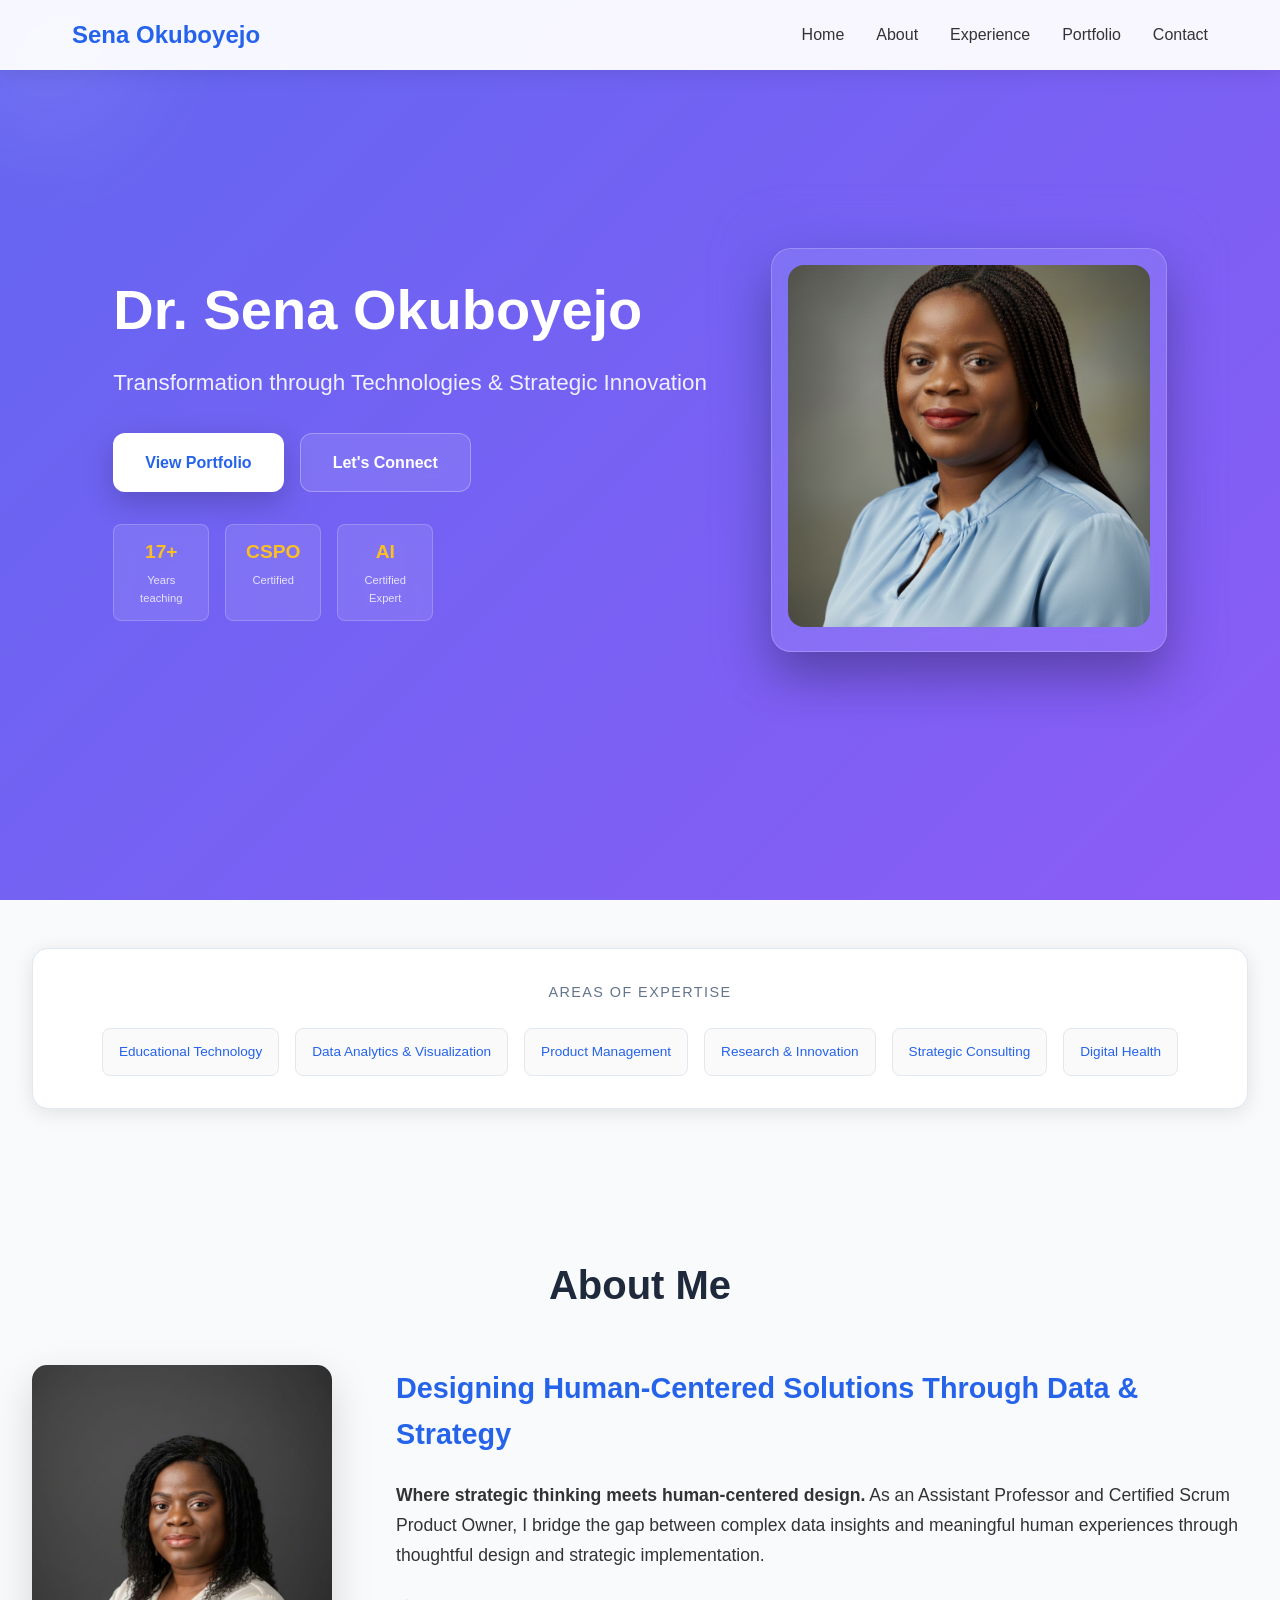
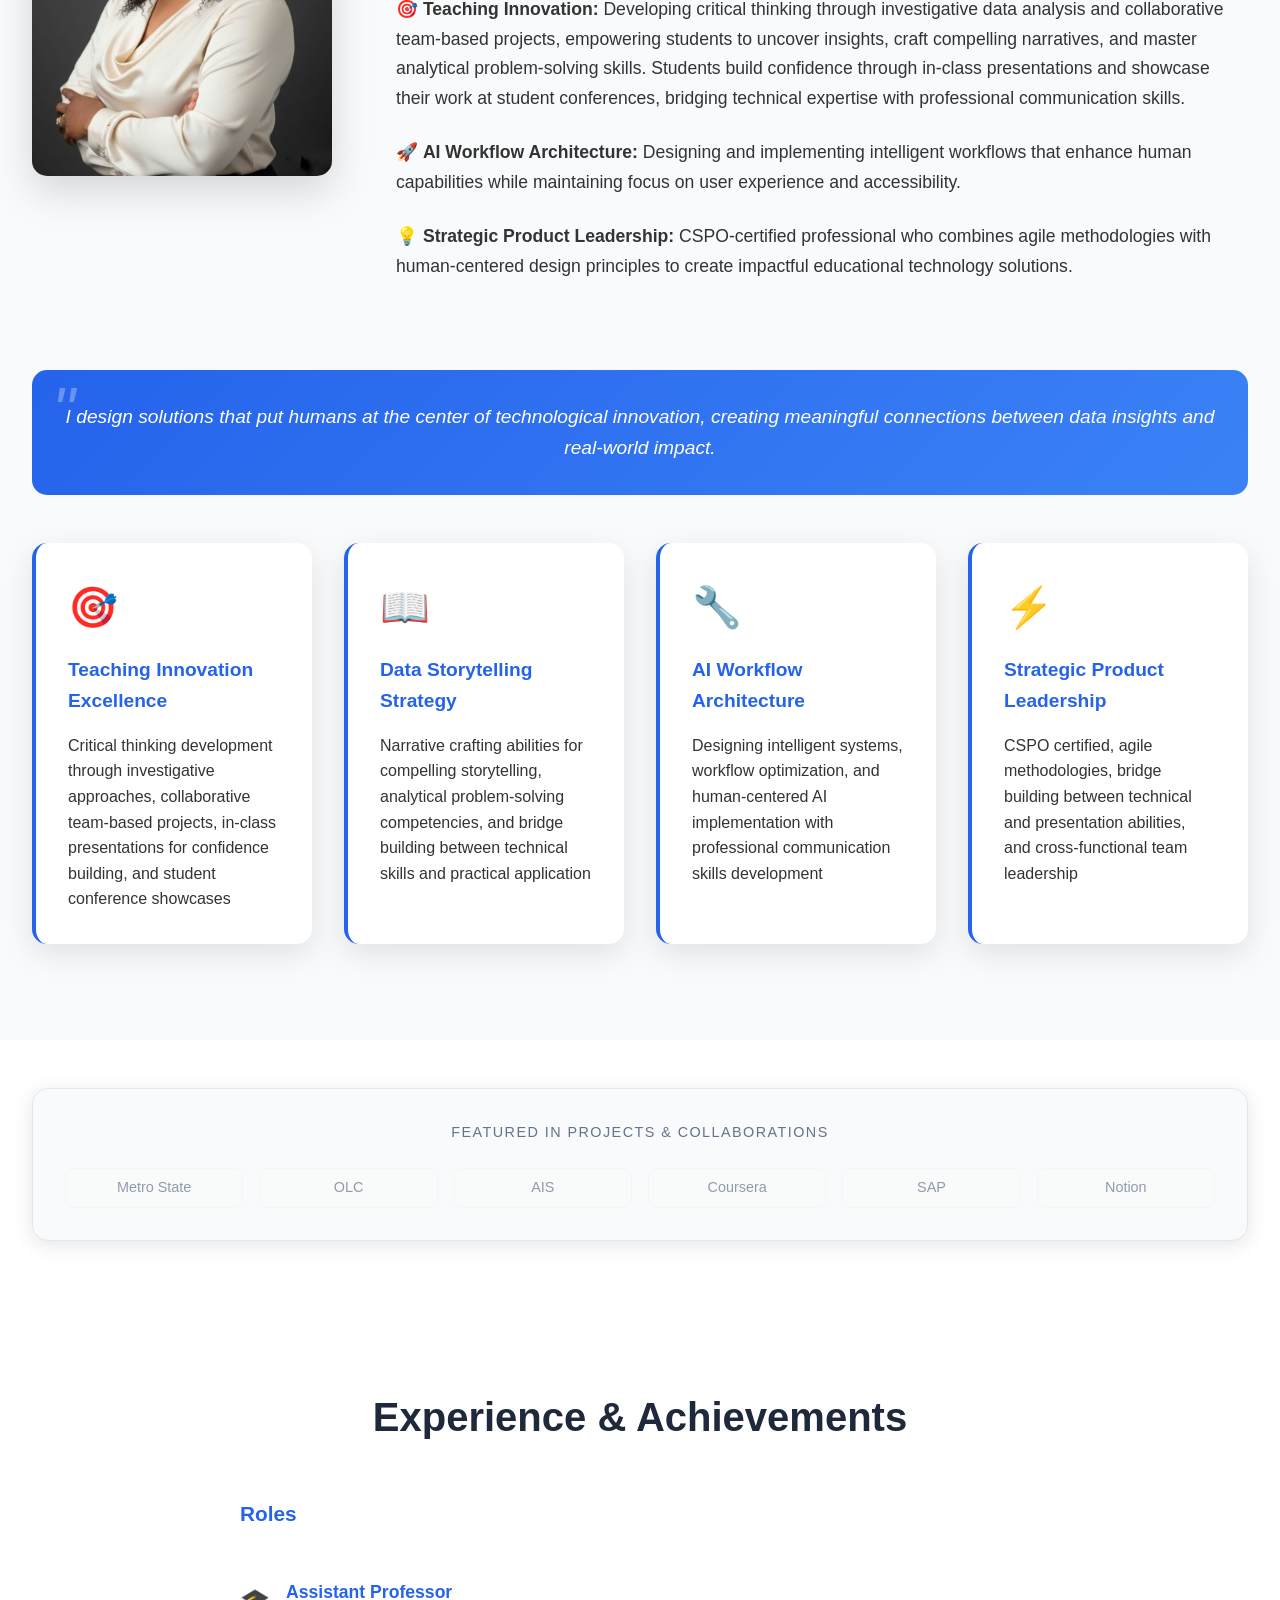
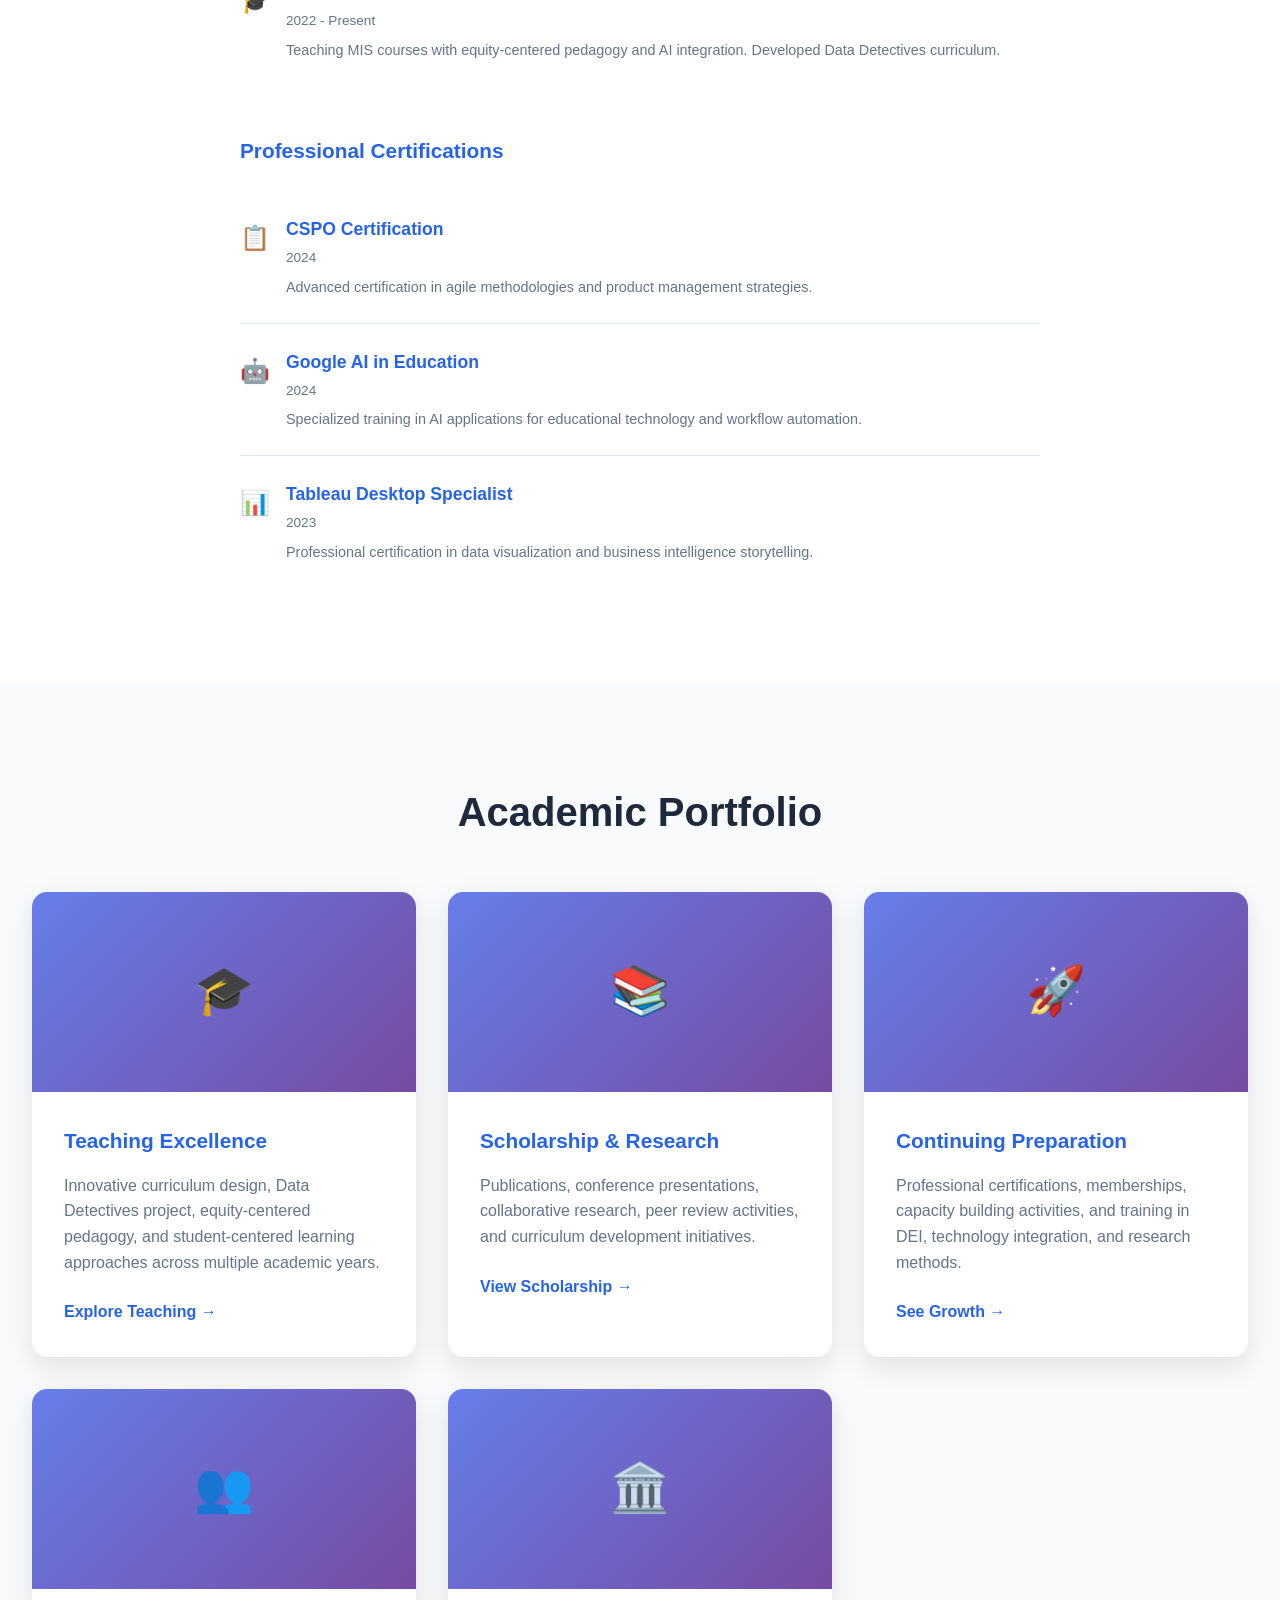
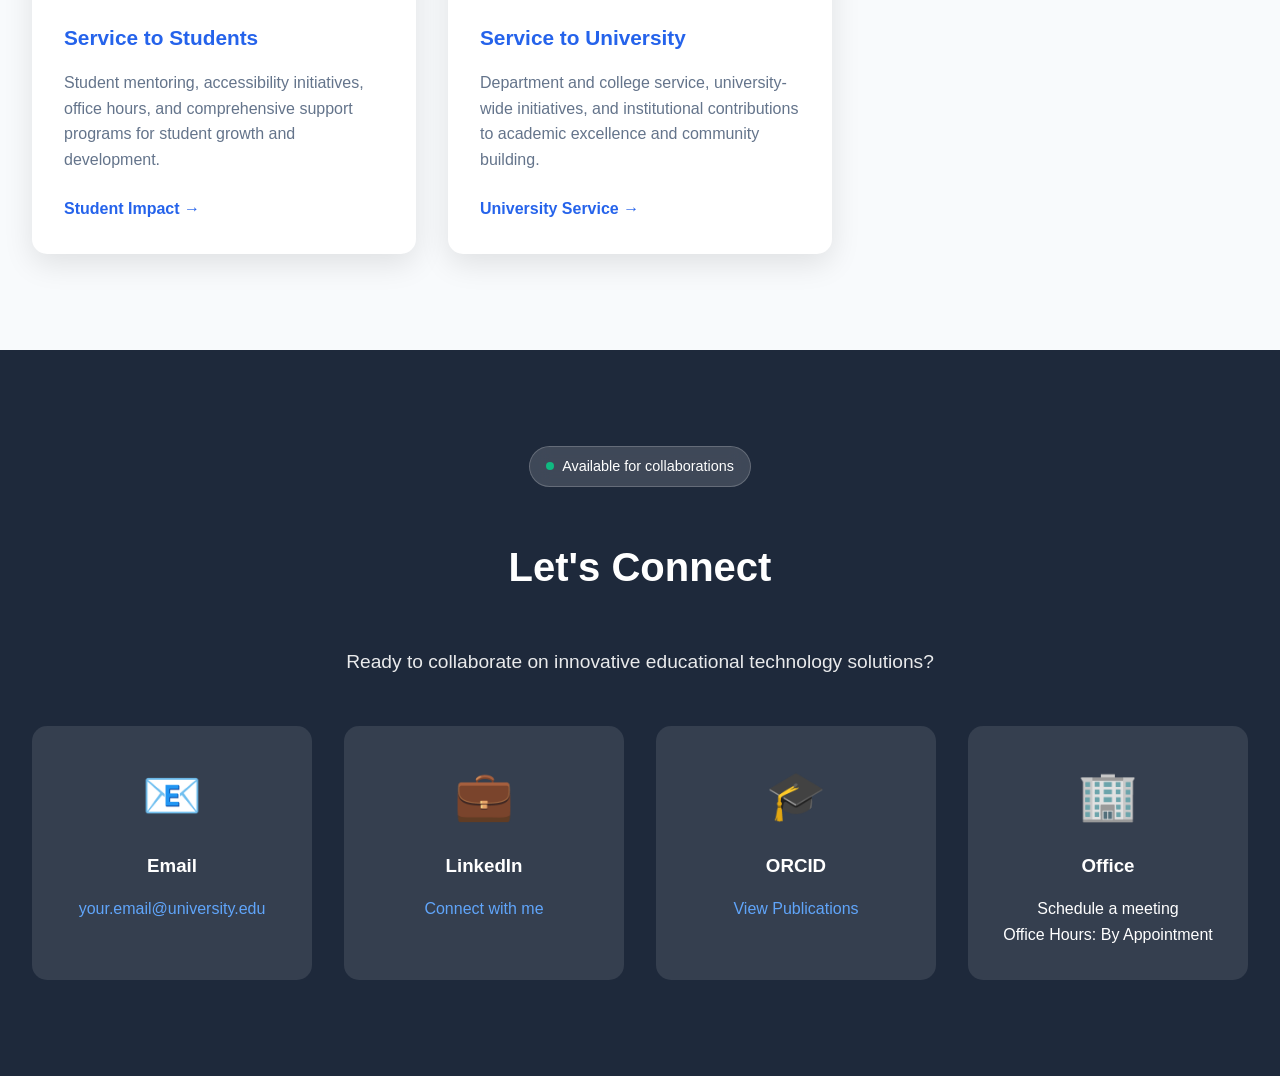
==== index.html @ 7be36fd1 "Update" ====
<!DOCTYPE html>
<html lang="en">
<head>
    <meta charset="UTF-8">
    <meta name="viewport" content="width=device-width, initial-scale=1.0">
    <title>Dr. Sena Okuboyejo - AI & Educational Innovation Leader</title>
    <style>
        * {
            margin: 0;
            padding: 0;
            box-sizing: border-box;
        }

        body {
            font-family: 'Segoe UI', Tahoma, Geneva, Verdana, sans-serif;
            line-height: 1.6;
            color: #333;
        }

        .container {
            max-width: 1400px;
            margin: 0 auto;
            padding: 0 2rem;
        }

        /* Header */
        header {
            position: fixed;
            top: 0;
            width: 100%;
            background: rgba(255, 255, 255, 0.95);
            backdrop-filter: blur(10px);
            z-index: 1000;
            padding: 1rem 0;
            box-shadow: 0 2px 20px rgba(0,0,0,0.1);
        }

        nav {
            display: flex;
            justify-content: space-between;
            align-items: center;
            max-width: 1200px;
            margin: 0 auto;
            padding: 0 2rem;
        }

        .logo {
            font-size: 1.5rem;
            font-weight: bold;
            color: #2563eb;
        }

        .nav-links {
            display: flex;
            list-style: none;
            gap: 2rem;
        }

        .nav-links a {
            text-decoration: none;
            color: #333;
            font-weight: 500;
            transition: color 0.3s;
        }

        .nav-links a:hover {
            color: #2563eb;
        }

        /* Hero Section */
        .hero {
            min-height: 100vh;
            background: linear-gradient(135deg, #6366f1 0%, #8b5cf6 100%);
            display: flex;
            align-items: center;
            color: white;
            position: relative;
            overflow: hidden;
        }



        .hero::after {
            content: '';
            position: absolute;
            top: -100px;
            left: -100px;
            width: 300px;
            height: 300px;
            background: radial-gradient(circle, rgba(255,255,255,0.1) 0%, transparent 70%);
            border-radius: 50%;
            filter: blur(40px);
        }

        .hero-content {
            display: grid;
            grid-template-columns: 1.2fr 0.8fr;
            gap: 4rem;
            align-items: center;
            position: relative;
            z-index: 2;
        }

        .hero-text {
            text-align: left;
        }

        .status-badge {
            display: inline-flex;
            align-items: center;
            gap: 0.5rem;
            background: rgba(255, 255, 255, 0.15);
            backdrop-filter: blur(10px);
            border: 1px solid rgba(255, 255, 255, 0.2);
            border-radius: 50px;
            padding: 0.5rem 1rem;
            font-size: 0.8rem;
            margin-bottom: 2rem;
            animation: pulse-glow 2s infinite;
        }

        .status-dot {
            width: 8px;
            height: 8px;
            background: #10b981;
            border-radius: 50%;
            animation: pulse 2s infinite;
        }

        @keyframes pulse {
            0%, 100% { opacity: 1; }
            50% { opacity: 0.5; }
        }

        @keyframes pulse-glow {
            0%, 100% { box-shadow: 0 0 20px rgba(255,255,255,0.1); }
            50% { box-shadow: 0 0 30px rgba(255,255,255,0.2); }
        }

        .hero-text h1 {
            font-size: 3rem;
            font-weight: 800;
            margin-bottom: 1rem;
            line-height: 1.1;
        }

        .hero-text .gradient-text {
            background: linear-gradient(135deg, #fbbf24, #f59e0b);
            -webkit-background-clip: text;
            -webkit-text-fill-color: transparent;
            background-clip: text;
        }

        .subtitle {
            font-size: 1.2rem;
            margin-bottom: 1.5rem;
            opacity: 0.9;
            font-weight: 300;
        }

        .hero-description {
            font-size: 1.1rem;
            margin-bottom: 2rem;
            opacity: 0.9;
            line-height: 1.7;
            max-width: 600px;
        }

        .role-cards {
            display: grid;
            grid-template-columns: 1fr 1fr;
            gap: 0.75rem;
            margin-top: 1rem;
        }

        .role-card {
            background: rgba(255, 255, 255, 0.1);
            backdrop-filter: blur(10px);
            border: 1px solid rgba(255, 255, 255, 0.2);
            border-radius: 12px;
            padding: 0.75rem;
            font-size: 0.8rem;
            text-align: center;
            transition: all 0.3s;
        }

        .role-card:hover {
            background: rgba(255, 255, 255, 0.15);
            transform: translateY(-2px);
        }

        .cta-buttons {
            display: flex;
            gap: 1rem;
            margin-bottom: 2rem;
            flex-wrap: wrap;
        }

        .btn {
            padding: 1rem 2rem;
            border-radius: 12px;
            text-decoration: none;
            font-weight: 600;
            transition: all 0.3s;
            display: inline-flex;
            align-items: center;
            gap: 0.5rem;
        }

        .btn-primary {
            background: white;
            color: #2563eb;
            box-shadow: 0 10px 30px rgba(0,0,0,0.2);
        }

        .btn-primary:hover {
            transform: translateY(-2px);
            box-shadow: 0 15px 40px rgba(0,0,0,0.3);
        }

        .btn-secondary {
            background: rgba(255, 255, 255, 0.1);
            color: white;
            border: 1px solid rgba(255, 255, 255, 0.3);
            backdrop-filter: blur(10px);
        }

        .btn-secondary:hover {
            background: rgba(255, 255, 255, 0.2);
            transform: translateY(-2px);
        }

        .hero-stats {
            display: grid;
            grid-template-columns: repeat(3, 1fr);
            gap: 1.5rem;
            margin-top: 2rem;
            max-width: 500px;
        }

        .stat-card {
            background: rgba(255, 255, 255, 0.1);
            backdrop-filter: blur(10px);
            border: 1px solid rgba(255, 255, 255, 0.2);
            border-radius: 12px;
            padding: 1.5rem;
            text-align: center;
        }

        .stat-number {
            font-size: 1.8rem;
            font-weight: 800;
            display: block;
            color: #fbbf24;
        }

        .stat-label {
            font-size: 0.8rem;
            opacity: 0.8;
            margin-top: 0.5rem;
        }

        .hero-visual {
            position: relative;
        }

        .hero-visual::before {
            content: '';
            position: absolute;
            inset: -20px;
            background: linear-gradient(135deg, rgba(99, 102, 241, 0.3), rgba(139, 92, 246, 0.2));
            border-radius: 24px;
            filter: blur(20px);
            z-index: -1;
        }

        .profile-container {
            background: rgba(255, 255, 255, 0.1);
            backdrop-filter: blur(10px);
            border: 1px solid rgba(255, 255, 255, 0.2);
            border-radius: 20px;
            padding: 1rem;
            box-shadow: 0 25px 50px rgba(0,0,0,0.3);
        }

        .profile-img {
            width: 100%;
            border-radius: 16px;
            aspect-ratio: 4/5;
            object-fit: cover;
        }

        .project-grid {
            display: grid;
            grid-template-columns: 1fr 1fr;
            gap: 0.75rem;
            margin-top: 1rem;
        }

        .project-card {
            background: rgba(255, 255, 255, 0.1);
            backdrop-filter: blur(10px);
            border: 1px solid rgba(255, 255, 255, 0.2);
            border-radius: 12px;
            padding: 1rem;
            transition: all 0.3s;
        }

        .project-card:hover {
            background: rgba(255, 255, 255, 0.15);
            transform: translateY(-2px);
        }

        .project-title {
            font-weight: 600;
            font-size: 0.9rem;
            margin-bottom: 0.25rem;
        }

        .project-desc {
            font-size: 0.75rem;
            opacity: 0.8;
            line-height: 1.3;
        }

        /* About Section */
        .about {
            padding: 6rem 0;
            background: #f8fafc;
        }

        .section-title {
            font-size: 2.5rem;
            text-align: center;
            margin-bottom: 3rem;
            color: #1e293b;
        }

        .about-grid {
            display: grid;
            grid-template-columns: 300px 1fr;
            gap: 4rem;
            align-items: start;
            margin-bottom: 4rem;
        }

        .about-image img {
            width: 100%;
            border-radius: 15px;
            box-shadow: 0 15px 40px rgba(0,0,0,0.15);
        }

        .about-text h3 {
            font-size: 1.8rem;
            color: #2563eb;
            margin-bottom: 1.5rem;
        }

        .about-text p {
            margin-bottom: 1.5rem;
            font-size: 1.1rem;
            line-height: 1.7;
        }

        .highlight-quote {
            background: linear-gradient(135deg, #2563eb, #3b82f6);
            color: white;
            padding: 2rem;
            border-radius: 15px;
            font-style: italic;
            font-size: 1.2rem;
            text-align: center;
            margin: 2rem 0;
            position: relative;
        }

        .highlight-quote::before {
            content: '"';
            font-size: 4rem;
            position: absolute;
            top: -10px;
            left: 20px;
            opacity: 0.3;
        }

        /* Skills Grid */
        .skills-grid {
            display: grid;
            grid-template-columns: repeat(auto-fit, minmax(280px, 1fr));
            gap: 2rem;
            margin-top: 3rem;
        }

        .skill-card {
            background: white;
            padding: 2rem;
            border-radius: 15px;
            box-shadow: 0 10px 30px rgba(0,0,0,0.1);
            transition: transform 0.3s;
            border-left: 4px solid #2563eb;
        }

        .skill-card:hover {
            transform: translateY(-5px);
        }

        .skill-icon {
            font-size: 2.5rem;
            margin-bottom: 1rem;
        }

        .skill-card h4 {
            color: #2563eb;
            margin-bottom: 1rem;
            font-size: 1.2rem;
        }

        /* Experience Section */
        .experience {
            padding: 6rem 0;
            background: white;
        }

        .timeline {
            max-width: 800px;
            margin: 0 auto;
            position: relative;
        }

        .timeline::before {
            content: '';
            position: absolute;
            left: 50%;
            top: 0;
            bottom: 0;
            width: 2px;
            background: #e2e8f0;
            transform: translateX(-50%);
        }

        .timeline-item {
            position: relative;
            margin-bottom: 3rem;
            width: 50%;
        }

        .timeline-item:nth-child(odd) {
            left: 0;
            padding-right: 2rem;
        }

        .timeline-item:nth-child(even) {
            left: 50%;
            padding-left: 2rem;
        }

        .timeline-content {
            background: white;
            padding: 2rem;
            border-radius: 15px;
            box-shadow: 0 10px 30px rgba(0,0,0,0.1);
            position: relative;
        }

        .timeline-item::before {
            content: '';
            position: absolute;
            width: 20px;
            height: 20px;
            background: #2563eb;
            border-radius: 50%;
            top: 2rem;
        }

        .timeline-item:nth-child(odd)::before {
            right: -10px;
        }

        .timeline-item:nth-child(even)::before {
            left: -10px;
        }

        .timeline-content h3 {
            color: #2563eb;
            margin-bottom: 0.5rem;
        }

        .timeline-date {
            color: #64748b;
            font-size: 0.9rem;
            margin-bottom: 1rem;
            font-weight: 600;
        }

        /* Portfolio Section */
        .portfolio {
            padding: 6rem 0;
            background: #f8fafc;
        }

        .portfolio-grid {
            display: grid;
            grid-template-columns: repeat(auto-fit, minmax(350px, 1fr));
            gap: 2rem;
            margin-top: 3rem;
        }

        .portfolio-card {
            background: white;
            border-radius: 15px;
            overflow: hidden;
            box-shadow: 0 10px 30px rgba(0,0,0,0.1);
            transition: all 0.3s;
        }

        .portfolio-card:hover {
            transform: translateY(-10px);
            box-shadow: 0 20px 50px rgba(0,0,0,0.15);
        }

        .portfolio-header {
            height: 200px;
            background: linear-gradient(135deg, #667eea, #764ba2);
            display: flex;
            align-items: center;
            justify-content: center;
            color: white;
            font-size: 3rem;
            position: relative;
        }

        .portfolio-content {
            padding: 2rem;
        }

        .portfolio-content h3 {
            color: #2563eb;
            margin-bottom: 1rem;
            font-size: 1.3rem;
        }

        .portfolio-content p {
            color: #64748b;
            margin-bottom: 1.5rem;
            line-height: 1.6;
        }

        .portfolio-link {
            display: inline-block;
            color: #2563eb;
            text-decoration: none;
            font-weight: 600;
            transition: color 0.3s;
        }

        .portfolio-link:hover {
            color: #1d4ed8;
        }

        /* Contact Section */
        .contact {
            padding: 6rem 0;
            background: #1e293b;
            color: white;
        }

        .contact .section-title {
            color: white;
        }

        .contact-grid {
            display: grid;
            grid-template-columns: repeat(auto-fit, minmax(250px, 1fr));
            gap: 2rem;
            margin-top: 3rem;
        }

        .contact-item {
            text-align: center;
            padding: 2rem;
            background: rgba(255,255,255,0.1);
            border-radius: 15px;
            transition: background 0.3s;
        }

        .contact-item:hover {
            background: rgba(255,255,255,0.15);
        }

        .contact-icon {
            font-size: 3rem;
            margin-bottom: 1rem;
        }

        .contact-item h3 {
            margin-bottom: 1rem;
        }

        .contact-item a {
            color: #60a5fa;
            text-decoration: none;
        }

        /* Mobile Responsive */
        @media (max-width: 768px) {
            .nav-links {
                display: none;
            }

            .hero-content {
                grid-template-columns: 1fr;
                text-align: center;
                gap: 2rem;
            }

            .hero-text h1 {
                font-size: 2.5rem;
            }
            
            .hero-text > div:last-child {
                grid-template-columns: 1fr;
                max-width: 200px;
                margin: 0 auto;
            }

            .about-grid {
                grid-template-columns: 1fr;
                text-align: center;
            }

            .timeline::before {
                left: 20px;
            }

            .timeline-item {
                width: 100%;
                left: 0 !important;
                padding-left: 3rem !important;
                padding-right: 0 !important;
            }

            .timeline-item::before {
                left: 10px !important;
            }

            .cta-buttons {
                flex-direction: column;
                align-items: center;
            }

            .hero-stats {
                justify-content: center;
            }
        }
    </style>
</head>
<body>
    <!-- Header -->
    <header>
        <nav>
            <div class="logo">Sena Okuboyejo</div>
            <ul class="nav-links">
                <li><a href="#home">Home</a></li>
                <li><a href="#about">About</a></li>
                <li><a href="#experience">Experience</a></li>
                <li><a href="#portfolio">Portfolio</a></li>
                <li><a href="#contact">Contact</a></li>
            </ul>
        </nav>
    </header>

    <!-- Hero Section -->
    <section id="home" class="hero">
        <div class="container">
            <div class="hero-content">
                <div class="hero-text">
                    <h1 style="font-size: 3.5rem; margin-bottom: 1.5rem;">
                        Dr. Sena Okuboyejo
                    </h1>
                    
                    <h2 style="font-size: 1.4rem; font-weight: 300; margin-bottom: 2rem; opacity: 0.9;">
                        Transformation through Technologies & Strategic Innovation
                    </h2>
                    
                    <div class="cta-buttons" style="margin-bottom: 2rem;">
                        <a href="#portfolio" class="btn btn-primary">
                            View Portfolio
                        </a>
                        <a href="#contact" class="btn btn-secondary">
                            Let's Connect
                        </a>
                    </div>
                    
                    <div style="display: grid; grid-template-columns: repeat(3, 1fr); gap: 1rem; max-width: 320px;">
                        <div style="background: rgba(255, 255, 255, 0.1); backdrop-filter: blur(10px); border: 1px solid rgba(255, 255, 255, 0.2); border-radius: 8px; padding: 0.75rem; text-align: center;">
                            <div style="font-size: 1.2rem; font-weight: 800; color: #fbbf24; margin-bottom: 0.25rem;">17+</div>
                            <div style="font-size: 0.7rem; opacity: 0.8;">Years teaching</div>
                        </div>
                        <div style="background: rgba(255, 255, 255, 0.1); backdrop-filter: blur(10px); border: 1px solid rgba(255, 255, 255, 0.2); border-radius: 8px; padding: 0.75rem; text-align: center;">
                            <div style="font-size: 1.2rem; font-weight: 800; color: #fbbf24; margin-bottom: 0.25rem;">CSPO</div>
                            <div style="font-size: 0.7rem; opacity: 0.8;">Certified</div>
                        </div>
                        <div style="background: rgba(255, 255, 255, 0.1); backdrop-filter: blur(10px); border: 1px solid rgba(255, 255, 255, 0.2); border-radius: 8px; padding: 0.75rem; text-align: center;">
                            <div style="font-size: 1.2rem; font-weight: 800; color: #fbbf24; margin-bottom: 0.25rem;">AI</div>
                            <div style="font-size: 0.7rem; opacity: 0.8;">Certified Expert</div>
                        </div>
                    </div>
                </div>
                
                <div class="hero-visual">
                    <div class="profile-container" style="max-width: 450px; margin: 0 auto;">
                        <img src="Sena_Portrait1.PNG" alt="Dr. Sena Okuboyejo" class="profile-img" style="aspect-ratio: 1;">
                    </div>
                </div>
            </div>
        </div>
    </section>
    
    <!-- Areas of Expertise -->
    <section style="padding: 3rem 0; background: #f8fafc;">
        <div class="container">
            <div style="background: white; border-radius: 16px; padding: 2rem; box-shadow: 0 4px 20px rgba(0,0,0,0.1); border: 1px solid #e2e8f0;">
                <p style="text-align: center; font-size: 0.9rem; text-transform: uppercase; letter-spacing: 0.1em; color: #64748b; margin-bottom: 1.5rem;">Areas of Expertise</p>
                <div style="display: flex; flex-wrap: wrap; justify-content: center; gap: 1rem;">
                    <div style="padding: 0.75rem 1rem; display: flex; align-items: center; justify-content: center; font-size: 0.85rem; color: #2563eb; border: 1px solid #e2e8f0; border-radius: 8px; background: #fafafa; font-weight: 500; white-space: nowrap;">Educational Technology</div>
                    <div style="padding: 0.75rem 1rem; display: flex; align-items: center; justify-content: center; font-size: 0.85rem; color: #2563eb; border: 1px solid #e2e8f0; border-radius: 8px; background: #fafafa; font-weight: 500; white-space: nowrap;">Data Analytics & Visualization</div>
                    <div style="padding: 0.75rem 1rem; display: flex; align-items: center; justify-content: center; font-size: 0.85rem; color: #2563eb; border: 1px solid #e2e8f0; border-radius: 8px; background: #fafafa; font-weight: 500; white-space: nowrap;">Product Management</div>
                    <div style="padding: 0.75rem 1rem; display: flex; align-items: center; justify-content: center; font-size: 0.85rem; color: #2563eb; border: 1px solid #e2e8f0; border-radius: 8px; background: #fafafa; font-weight: 500; white-space: nowrap;">Research & Innovation</div>
                    <div style="padding: 0.75rem 1rem; display: flex; align-items: center; justify-content: center; font-size: 0.85rem; color: #2563eb; border: 1px solid #e2e8f0; border-radius: 8px; background: #fafafa; font-weight: 500; white-space: nowrap;">Strategic Consulting</div>
                    <div style="padding: 0.75rem 1rem; display: flex; align-items: center; justify-content: center; font-size: 0.85rem; color: #2563eb; border: 1px solid #e2e8f0; border-radius: 8px; background: #fafafa; font-weight: 500; white-space: nowrap;">Digital Health</div>
                </div>
            </div>
        </div>
    </section>
    


    <!-- About Section -->
    <section id="about" class="about">
        <div class="container">
            <h2 class="section-title">About Me</h2>
            <div class="about-grid">
                <div class="about-image">
                    <img src="Sena_Portrait .jpg" alt="Dr. Sena Okuboyejo">
                </div>
                <div class="about-text">
                    <h3>Designing Human-Centered Solutions Through Data & Strategy</h3>
                    <p><strong>Where strategic thinking meets human-centered design.</strong> As an Assistant Professor and Certified Scrum Product Owner, I bridge the gap between complex data insights and meaningful human experiences through thoughtful design and strategic implementation.</p>
                    
                    <p>🎯 <strong>Teaching Innovation:</strong> Developing critical thinking through investigative data analysis and collaborative team-based projects, empowering students to uncover insights, craft compelling narratives, and master analytical problem-solving skills. Students build confidence through in-class presentations and showcase their work at student conferences, bridging technical expertise with professional communication skills.</p>
                    
                    <p>🚀 <strong>AI Workflow Architecture:</strong> Designing and implementing intelligent workflows that enhance human capabilities while maintaining focus on user experience and accessibility.</p>
                    
                    <p>💡 <strong>Strategic Product Leadership:</strong> CSPO-certified professional who combines agile methodologies with human-centered design principles to create impactful educational technology solutions.</p>
                </div>
            </div>
            
            <div class="highlight-quote">
                I design solutions that put humans at the center of technological innovation, creating meaningful connections between data insights and real-world impact.
            </div>

            <div class="skills-grid">
                <div class="skill-card">
                    <div class="skill-icon">🎯</div>
                    <h4>Teaching Innovation Excellence</h4>
                    <p>Critical thinking development through investigative approaches, collaborative team-based projects, in-class presentations for confidence building, and student conference showcases</p>
                </div>
                <div class="skill-card">
                    <div class="skill-icon">📖</div>
                    <h4>Data Storytelling Strategy</h4>
                    <p>Narrative crafting abilities for compelling storytelling, analytical problem-solving competencies, and bridge building between technical skills and practical application</p>
                </div>
                <div class="skill-card">
                    <div class="skill-icon">🔧</div>
                    <h4>AI Workflow Architecture</h4>
                    <p>Designing intelligent systems, workflow optimization, and human-centered AI implementation with professional communication skills development</p>
                </div>
                <div class="skill-card">
                    <div class="skill-icon">⚡</div>
                    <h4>Strategic Product Leadership</h4>
                    <p>CSPO certified, agile methodologies, bridge building between technical and presentation abilities, and cross-functional team leadership</p>
                </div>
            </div>
        </div>
    </section>
    
    <!-- Featured Collaborations -->
    <section style="padding: 3rem 0; background: white;">
        <div class="container">
            <div style="background: #f8fafc; border-radius: 16px; padding: 2rem; box-shadow: 0 4px 20px rgba(0,0,0,0.1); border: 1px solid #e2e8f0;">
                <p style="text-align: center; font-size: 0.9rem; text-transform: uppercase; letter-spacing: 0.1em; color: #64748b; margin-bottom: 1.5rem;">Featured in projects & collaborations</p>
                <div style="display: grid; grid-template-columns: repeat(auto-fit, minmax(120px, 1fr)); gap: 1rem; opacity: 0.7;">
                    <div style="height: 40px; display: flex; align-items: center; justify-content: center; font-size: 0.9rem; color: #64748b; border: 1px solid #f1f5f9; border-radius: 8px; background: #fafafa;">Metro State</div>
                    <div style="height: 40px; display: flex; align-items: center; justify-content: center; font-size: 0.9rem; color: #64748b; border: 1px solid #f1f5f9; border-radius: 8px; background: #fafafa;">OLC</div>
                    <div style="height: 40px; display: flex; align-items: center; justify-content: center; font-size: 0.9rem; color: #64748b; border: 1px solid #f1f5f9; border-radius: 8px; background: #fafafa;">AIS</div>
                    <div style="height: 40px; display: flex; align-items: center; justify-content: center; font-size: 0.9rem; color: #64748b; border: 1px solid #f1f5f9; border-radius: 8px; background: #fafafa;">Coursera</div>
                    <div style="height: 40px; display: flex; align-items: center; justify-content: center; font-size: 0.9rem; color: #64748b; border: 1px solid #f1f5f9; border-radius: 8px; background: #fafafa;">SAP</div>
                    <div style="height: 40px; display: flex; align-items: center; justify-content: center; font-size: 0.9rem; color: #64748b; border: 1px solid #f1f5f9; border-radius: 8px; background: #fafafa;">Notion</div>
                </div>
            </div>
        </div>
    </section>

    <!-- Experience & Achievements Section -->
    <section id="experience" class="experience">
        <div class="container">
            <h2 class="section-title">Experience & Achievements</h2>
            <div style="max-width: 800px; margin: 0 auto;">
                
                <!-- Roles Subsection -->
                <div style="margin-bottom: 3rem;">
                    <h3 style="color: #2563eb; font-size: 1.3rem; margin-bottom: 1.5rem;">Roles</h3>
                    <div style="display: flex; align-items: flex-start; gap: 1rem; padding: 1.5rem 0;">
                        <div style="font-size: 1.5rem; margin-top: 0.25rem;">🎓</div>
                        <div style="flex: 1;">
                            <h4 style="color: #2563eb; margin-bottom: 0.25rem; font-size: 1.1rem;">Assistant Professor</h4>
                            <div style="color: #64748b; font-size: 0.85rem; margin-bottom: 0.5rem;">2022 - Present</div>
                            <p style="color: #64748b; font-size: 0.9rem; line-height: 1.5;">Teaching MIS courses with equity-centered pedagogy and AI integration. Developed Data Detectives curriculum.</p>
                        </div>
                    </div>
                </div>
                
                <!-- Certifications Subsection -->
                <div>
                    <h3 style="color: #2563eb; font-size: 1.3rem; margin-bottom: 1.5rem;">Professional Certifications</h3>
                    <div style="display: flex; align-items: flex-start; gap: 1rem; padding: 1.5rem 0; border-bottom: 1px solid #e2e8f0;">
                        <div style="font-size: 1.5rem; margin-top: 0.25rem;">📋</div>
                        <div style="flex: 1;">
                            <h4 style="color: #2563eb; margin-bottom: 0.25rem; font-size: 1.1rem;">CSPO Certification</h4>
                            <div style="color: #64748b; font-size: 0.85rem; margin-bottom: 0.5rem;">2024</div>
                            <p style="color: #64748b; font-size: 0.9rem; line-height: 1.5;">Advanced certification in agile methodologies and product management strategies.</p>
                        </div>
                    </div>
                    
                    <div style="display: flex; align-items: flex-start; gap: 1rem; padding: 1.5rem 0; border-bottom: 1px solid #e2e8f0;">
                        <div style="font-size: 1.5rem; margin-top: 0.25rem;">🤖</div>
                        <div style="flex: 1;">
                            <h4 style="color: #2563eb; margin-bottom: 0.25rem; font-size: 1.1rem;">Google AI in Education</h4>
                            <div style="color: #64748b; font-size: 0.85rem; margin-bottom: 0.5rem;">2024</div>
                            <p style="color: #64748b; font-size: 0.9rem; line-height: 1.5;">Specialized training in AI applications for educational technology and workflow automation.</p>
                        </div>
                    </div>
                    
                    <div style="display: flex; align-items: flex-start; gap: 1rem; padding: 1.5rem 0;">
                        <div style="font-size: 1.5rem; margin-top: 0.25rem;">📊</div>
                        <div style="flex: 1;">
                            <h4 style="color: #2563eb; margin-bottom: 0.25rem; font-size: 1.1rem;">Tableau Desktop Specialist</h4>
                            <div style="color: #64748b; font-size: 0.85rem; margin-bottom: 0.5rem;">2023</div>
                            <p style="color: #64748b; font-size: 0.9rem; line-height: 1.5;">Professional certification in data visualization and business intelligence storytelling.</p>
                        </div>
                    </div>
                </div>
            </div>
        </div>
    </section>

    <!-- Portfolio Section -->
    <section id="portfolio" class="portfolio">
        <div class="container">
            <h2 class="section-title">Academic Portfolio</h2>
            <div class="portfolio-grid">
                <div class="portfolio-card">
                    <div class="portfolio-header">
                        🎓
                    </div>
                    <div class="portfolio-content">
                        <h3>Teaching Excellence</h3>
                        <p>Innovative curriculum design, Data Detectives project, equity-centered pedagogy, and student-centered learning approaches across multiple academic years.</p>
                        <a href="teaching.html" class="portfolio-link">Explore Teaching →</a>
                    </div>
                </div>
                <div class="portfolio-card">
                    <div class="portfolio-header">
                        📚
                    </div>
                    <div class="portfolio-content">
                        <h3>Scholarship & Research</h3>
                        <p>Publications, conference presentations, collaborative research, peer review activities, and curriculum development initiatives.</p>
                        <a href="scholarship.html" class="portfolio-link">View Scholarship →</a>
                    </div>
                </div>
                <div class="portfolio-card">
                    <div class="portfolio-header">
                        🚀
                    </div>
                    <div class="portfolio-content">
                        <h3>Continuing Preparation</h3>
                        <p>Professional certifications, memberships, capacity building activities, and training in DEI, technology integration, and research methods.</p>
                        <a href="continuing-preparation.html" class="portfolio-link">See Growth →</a>
                    </div>
                </div>
                <div class="portfolio-card">
                    <div class="portfolio-header">
                        👥
                    </div>
                    <div class="portfolio-content">
                        <h3>Service to Students</h3>
                        <p>Student mentoring, accessibility initiatives, office hours, and comprehensive support programs for student growth and development.</p>
                        <a href="service-student.html" class="portfolio-link">Student Impact →</a>
                    </div>
                </div>
                <div class="portfolio-card">
                    <div class="portfolio-header">
                        🏛️
                    </div>
                    <div class="portfolio-content">
                        <h3>Service to University</h3>
                        <p>Department and college service, university-wide initiatives, and institutional contributions to academic excellence and community building.</p>
                        <a href="service-university.html" class="portfolio-link">University Service →</a>
                    </div>
                </div>
            </div>
        </div>
    </section>

    <!-- Contact Section -->
    <section id="contact" class="contact">
        <div class="container">
            <div style="text-align: center; margin-bottom: 2rem;">
                <div class="status-badge" style="display: inline-flex; align-items: center; gap: 0.5rem; background: rgba(255, 255, 255, 0.15); backdrop-filter: blur(10px); border: 1px solid rgba(255, 255, 255, 0.2); border-radius: 50px; padding: 0.5rem 1rem; font-size: 0.9rem; margin-bottom: 1rem;">
                    <span class="status-dot" style="width: 8px; height: 8px; background: #10b981; border-radius: 50%; animation: pulse 2s infinite;"></span>
                    Available for collaborations
                </div>
            </div>
            <h2 class="section-title">Let's Connect</h2>
            <p style="text-align: center; font-size: 1.2rem; margin-bottom: 3rem; opacity: 0.9;">Ready to collaborate on innovative educational technology solutions?</p>
            <div class="contact-grid">
                <div class="contact-item">
                    <div class="contact-icon">📧</div>
                    <h3>Email</h3>
                    <a href="mailto:your.email@university.edu">your.email@university.edu</a>
                </div>
                <div class="contact-item">
                    <div class="contact-icon">💼</div>
                    <h3>LinkedIn</h3>
                    <a href="https://linkedin.com/in/yourprofile" target="_blank">Connect with me</a>
                </div>
                <div class="contact-item">
                    <div class="contact-icon">🎓</div>
                    <h3>ORCID</h3>
                    <a href="https://orcid.org/your-id" target="_blank">View Publications</a>
                </div>
                <div class="contact-item">
                    <div class="contact-icon">🏢</div>
                    <h3>Office</h3>
                    <p>Schedule a meeting<br>Office Hours: By Appointment</p>
                </div>
            </div>
        </div>
    </section>

    <script>
        // Smooth scrolling for navigation links
        document.querySelectorAll('a[href^="#"]').forEach(anchor => {
            anchor.addEventListener('click', function (e) {
                e.preventDefault();
                document.querySelector(this.getAttribute('href')).scrollIntoView({
                    behavior: 'smooth'
                });
            });
        });

        // Header background on scroll
        window.addEventListener('scroll', function() {
            const header = document.querySelector('header');
            if (window.scrollY > 100) {
                header.style.background = 'rgba(255, 255, 255, 0.98)';
            } else {
                header.style.background = 'rgba(255, 255, 255, 0.95)';
            }
        });
    </script>
</body>
</html>
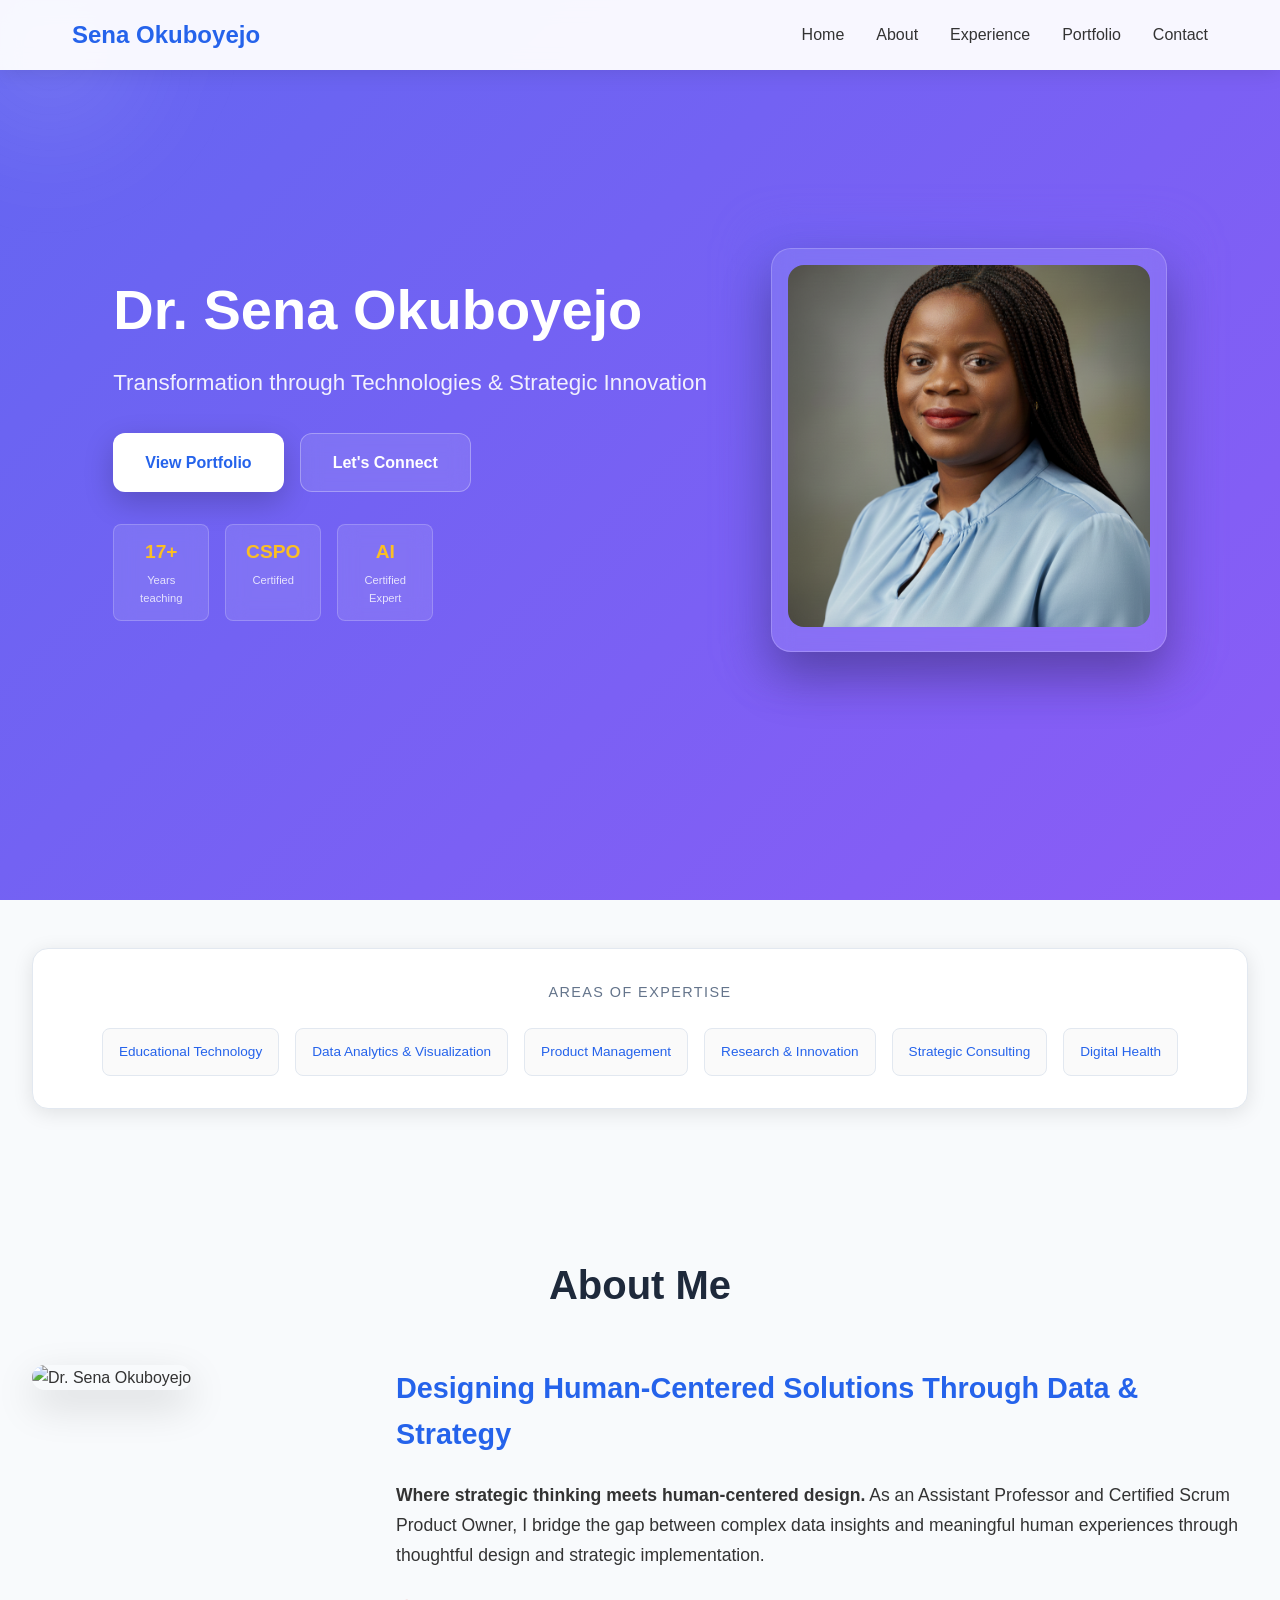
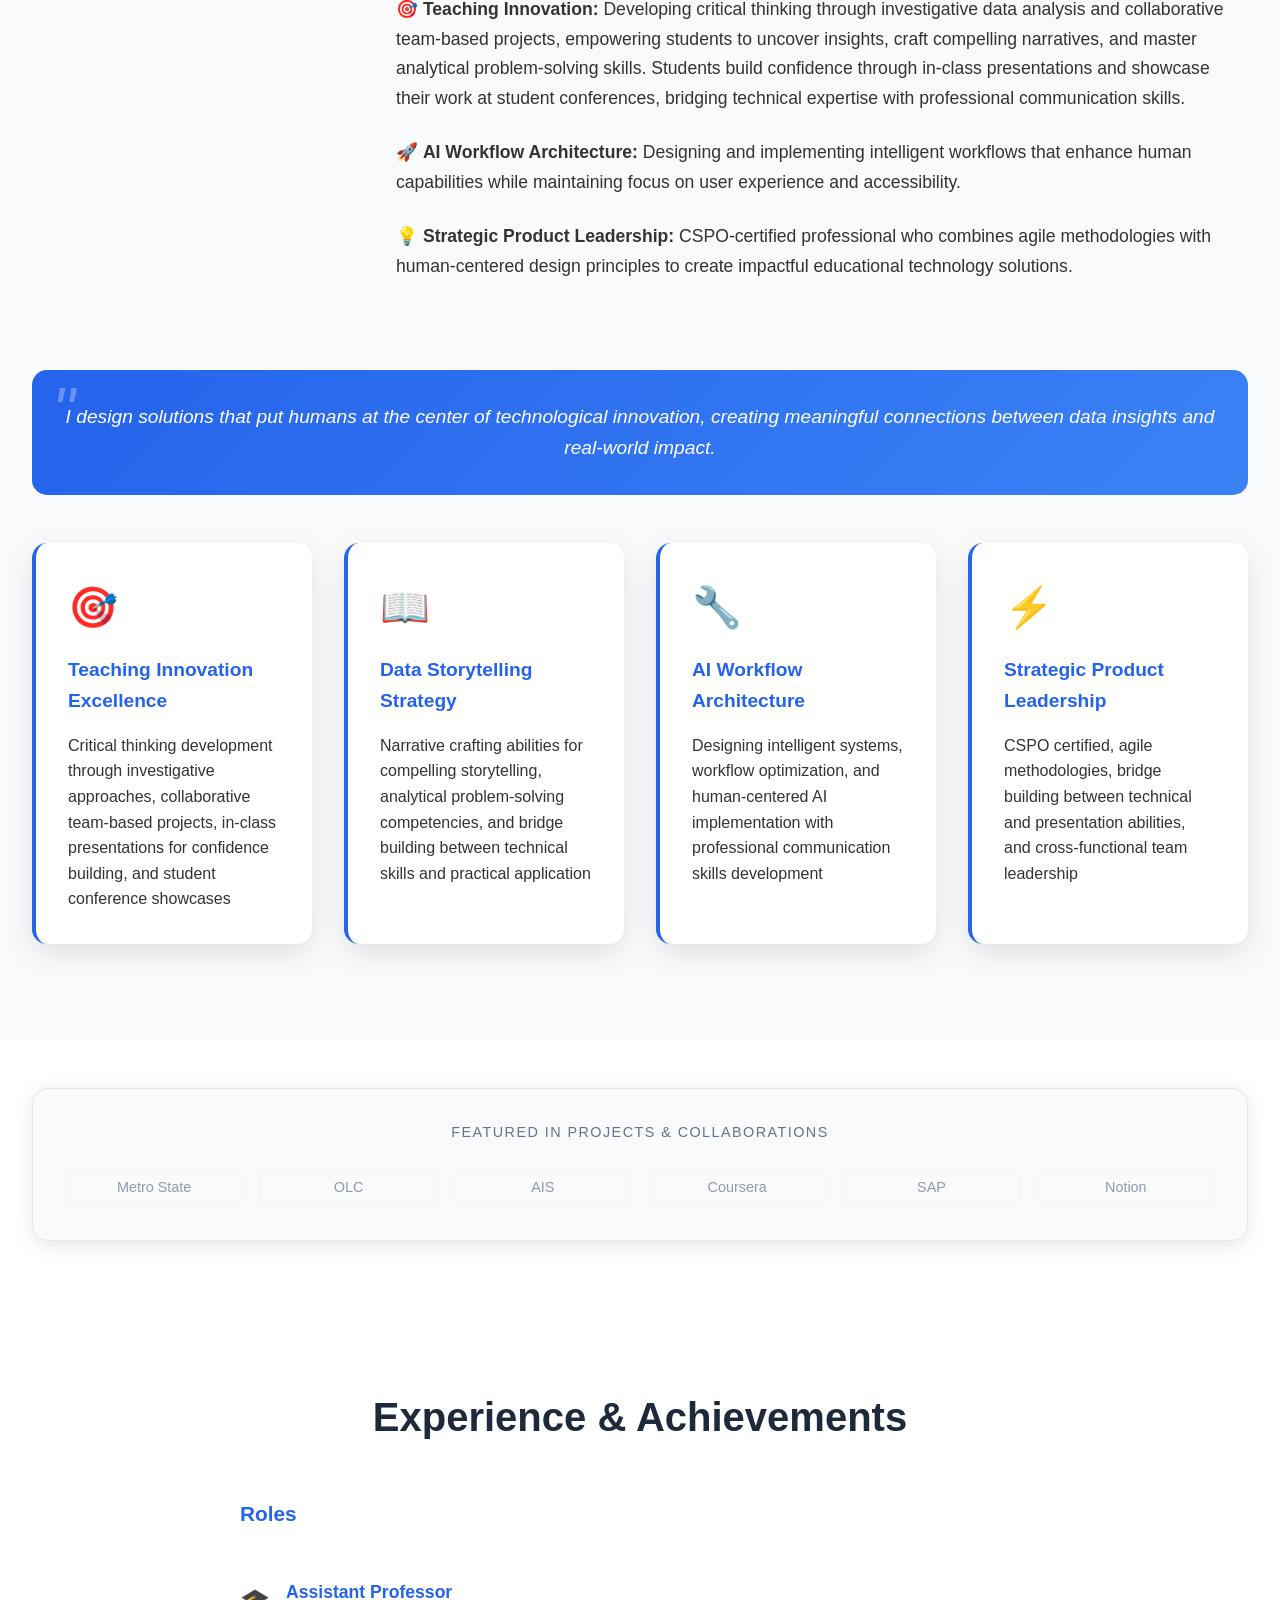
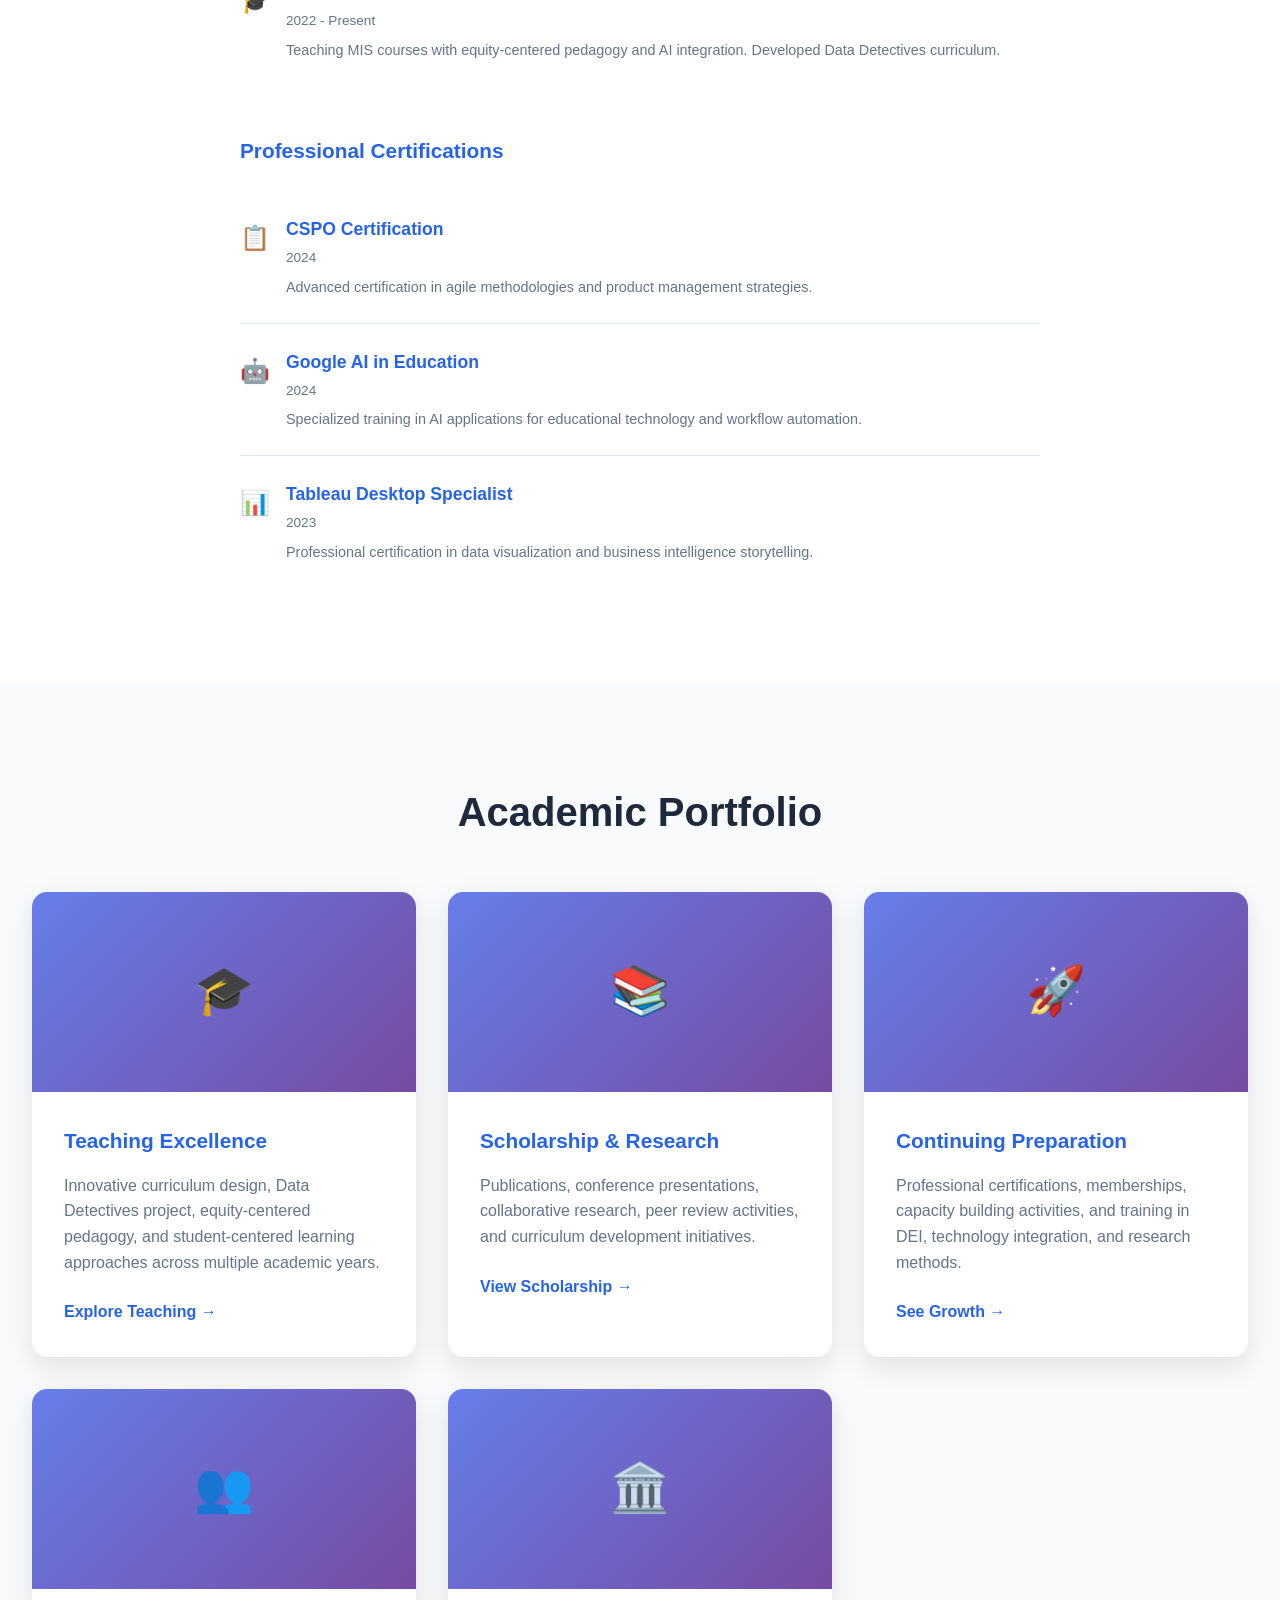
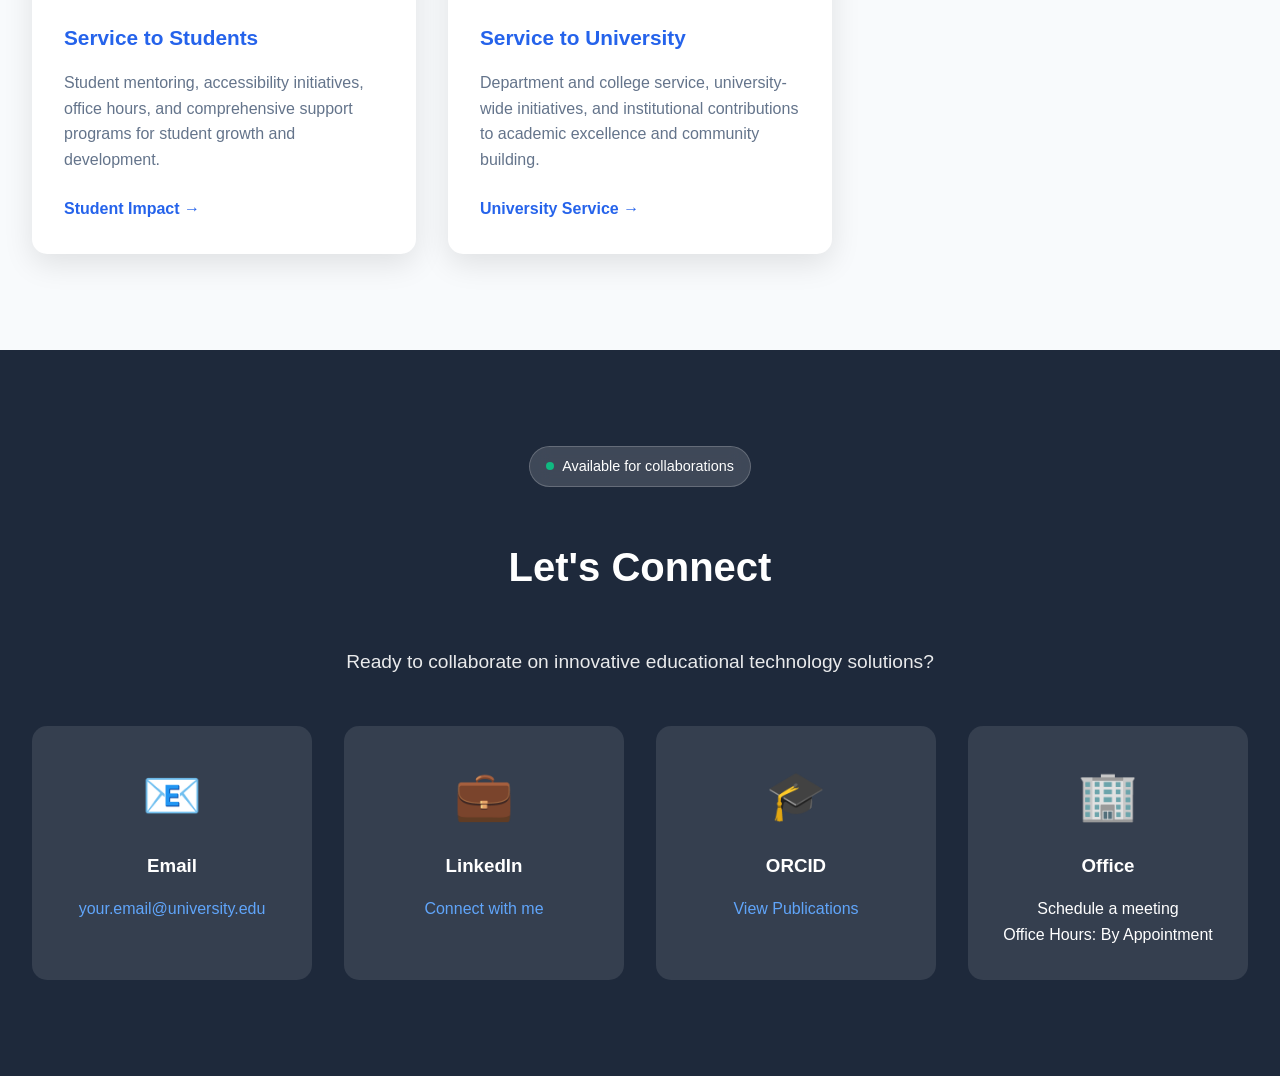
==== commit 1d6b15c8: "Update index.html" ====
--- a/index.html
+++ b/index.html
@@ -741,7 +741,7 @@
             <h2 class="section-title">About Me</h2>
             <div class="about-grid">
                 <div class="about-image">
-                    <img src="Sena_Portrait .jpg" alt="Dr. Sena Okuboyejo">
+                    <img src="Sena_Portrait.jpg" alt="Dr. Sena Okuboyejo">
                 </div>
                 <div class="about-text">
                     <h3>Designing Human-Centered Solutions Through Data & Strategy</h3>
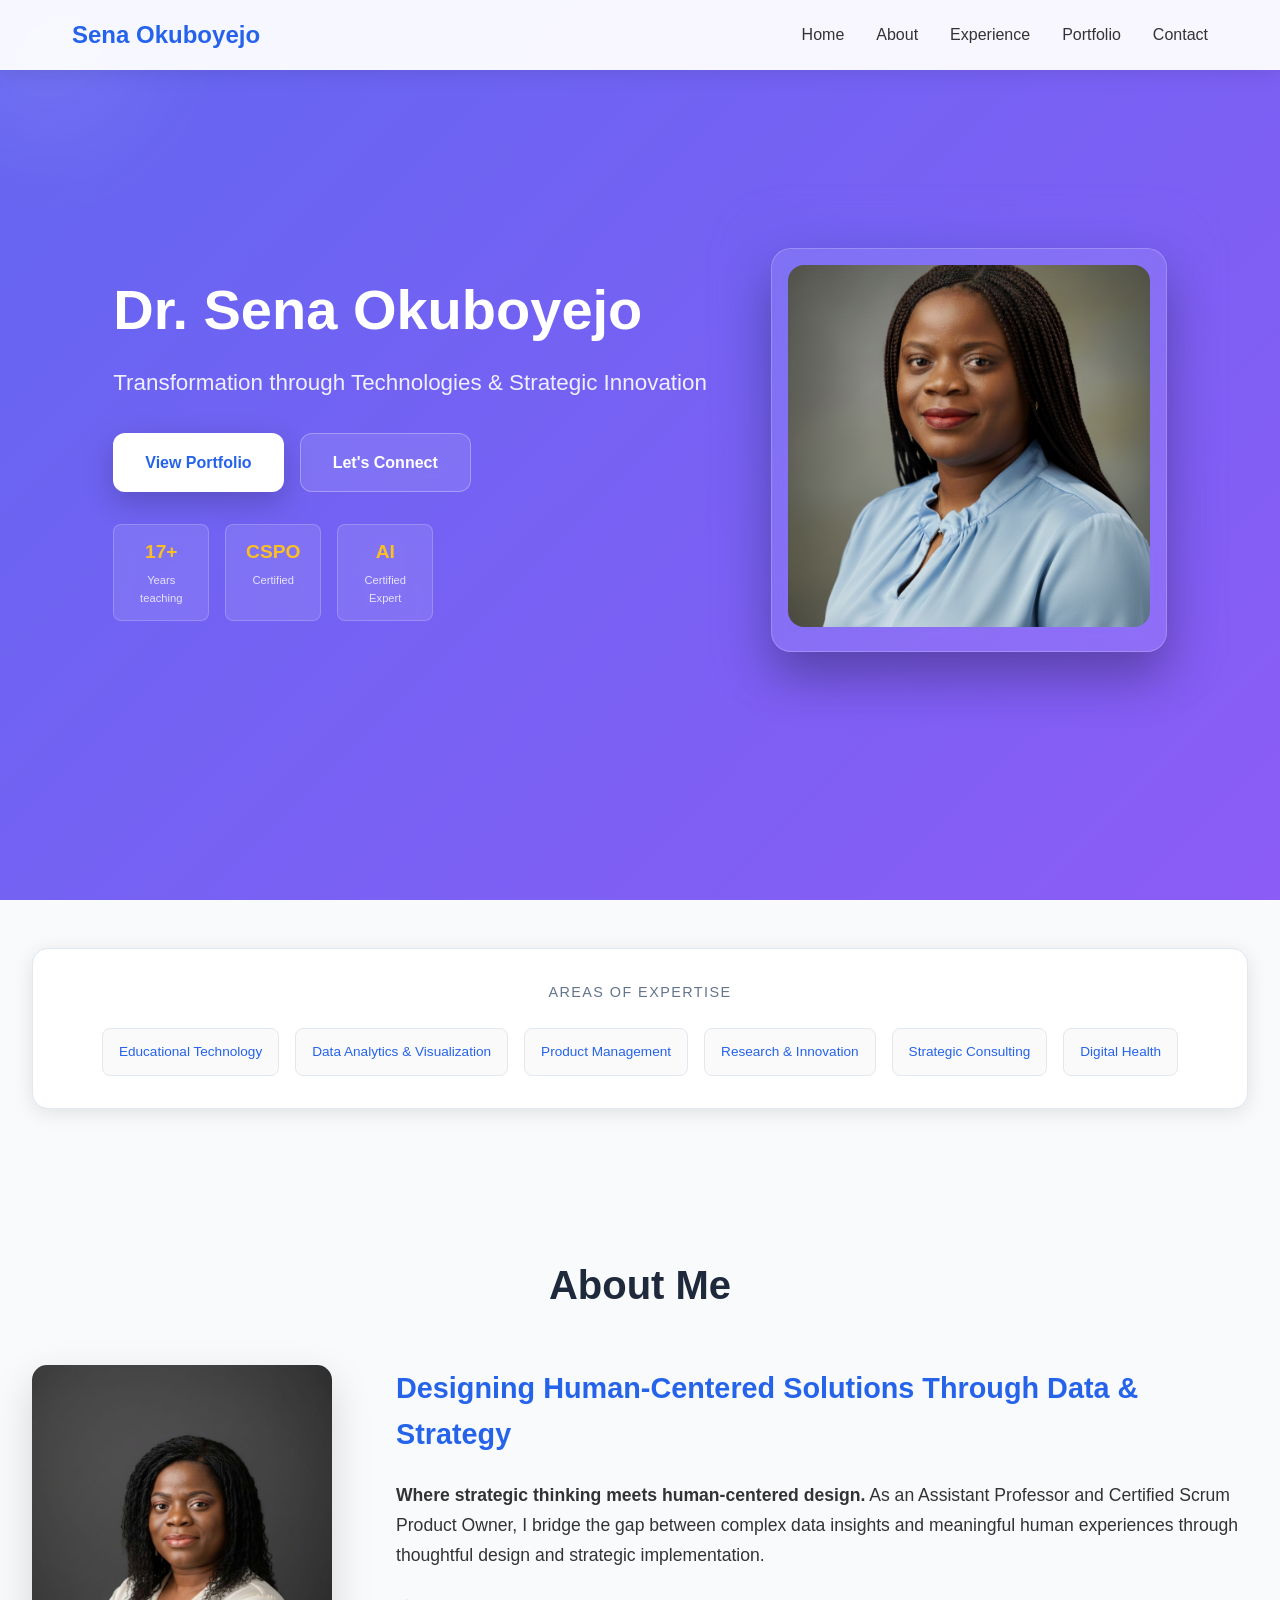
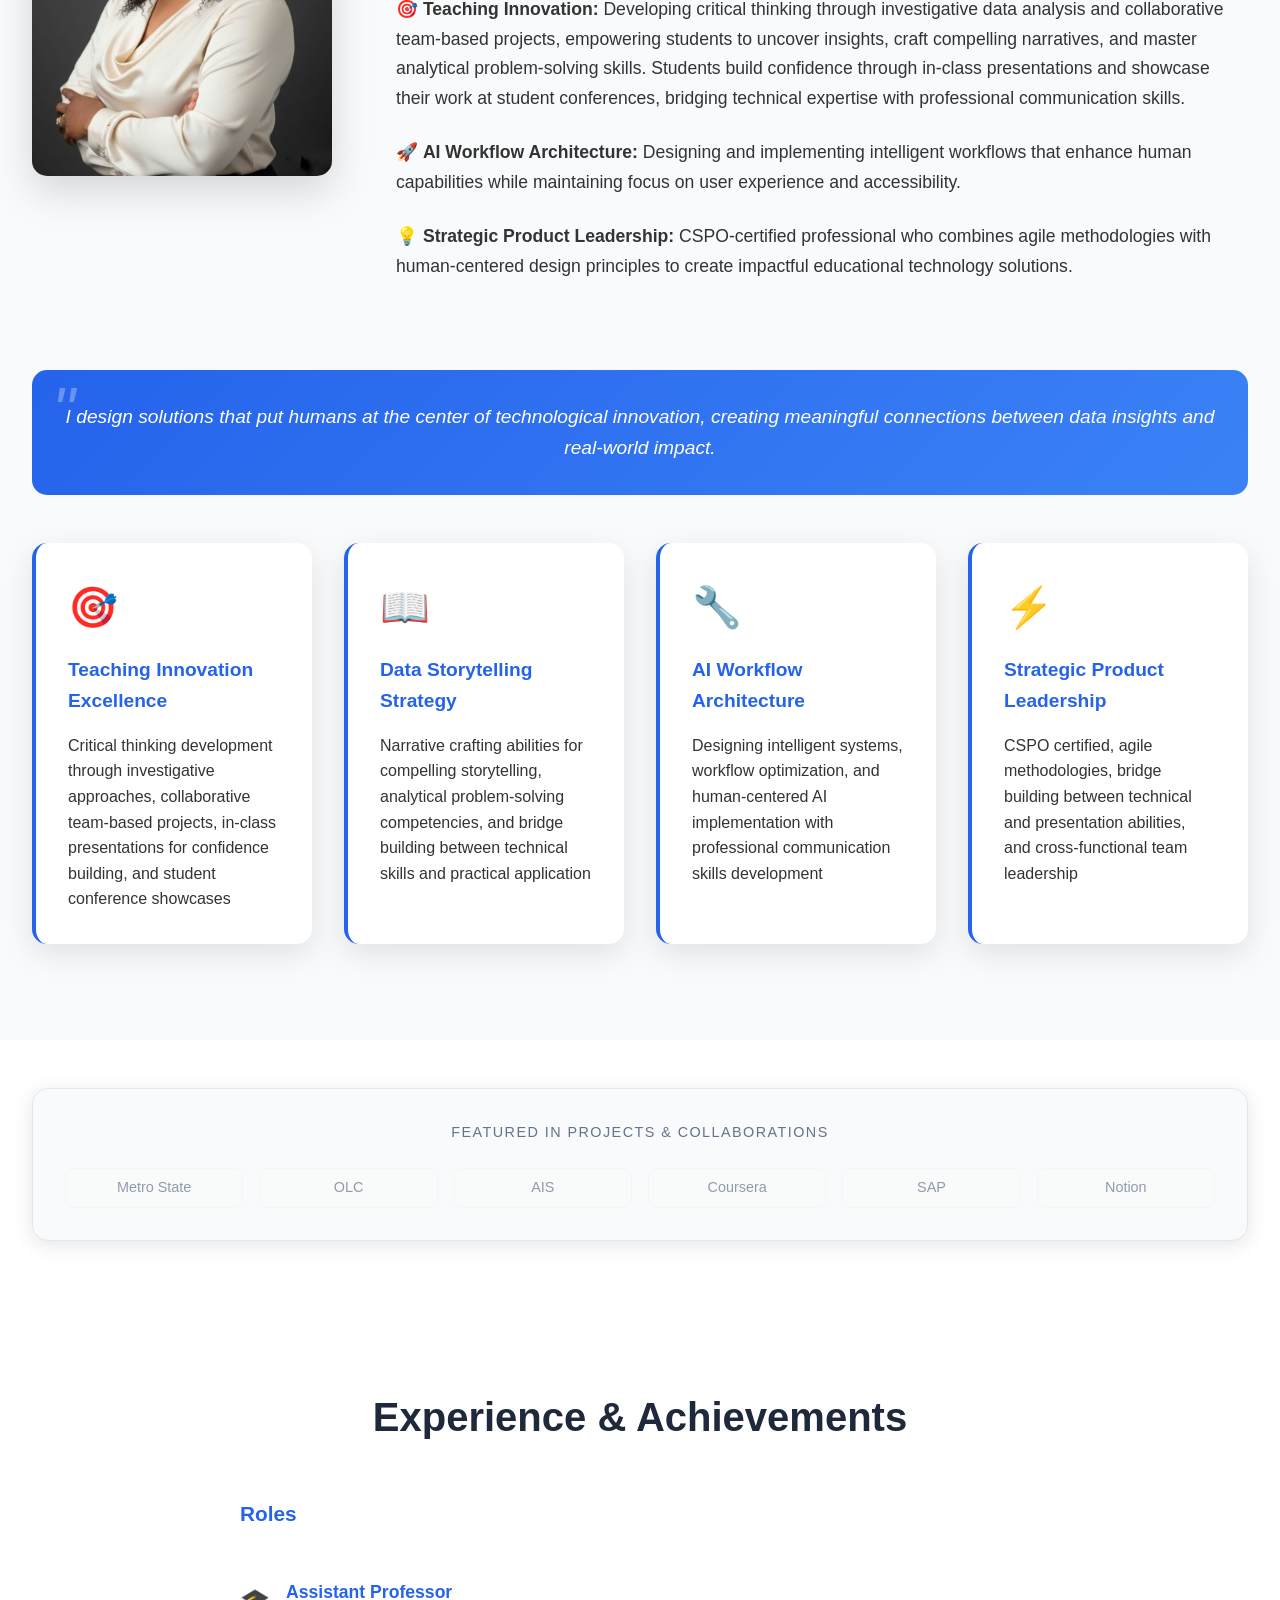
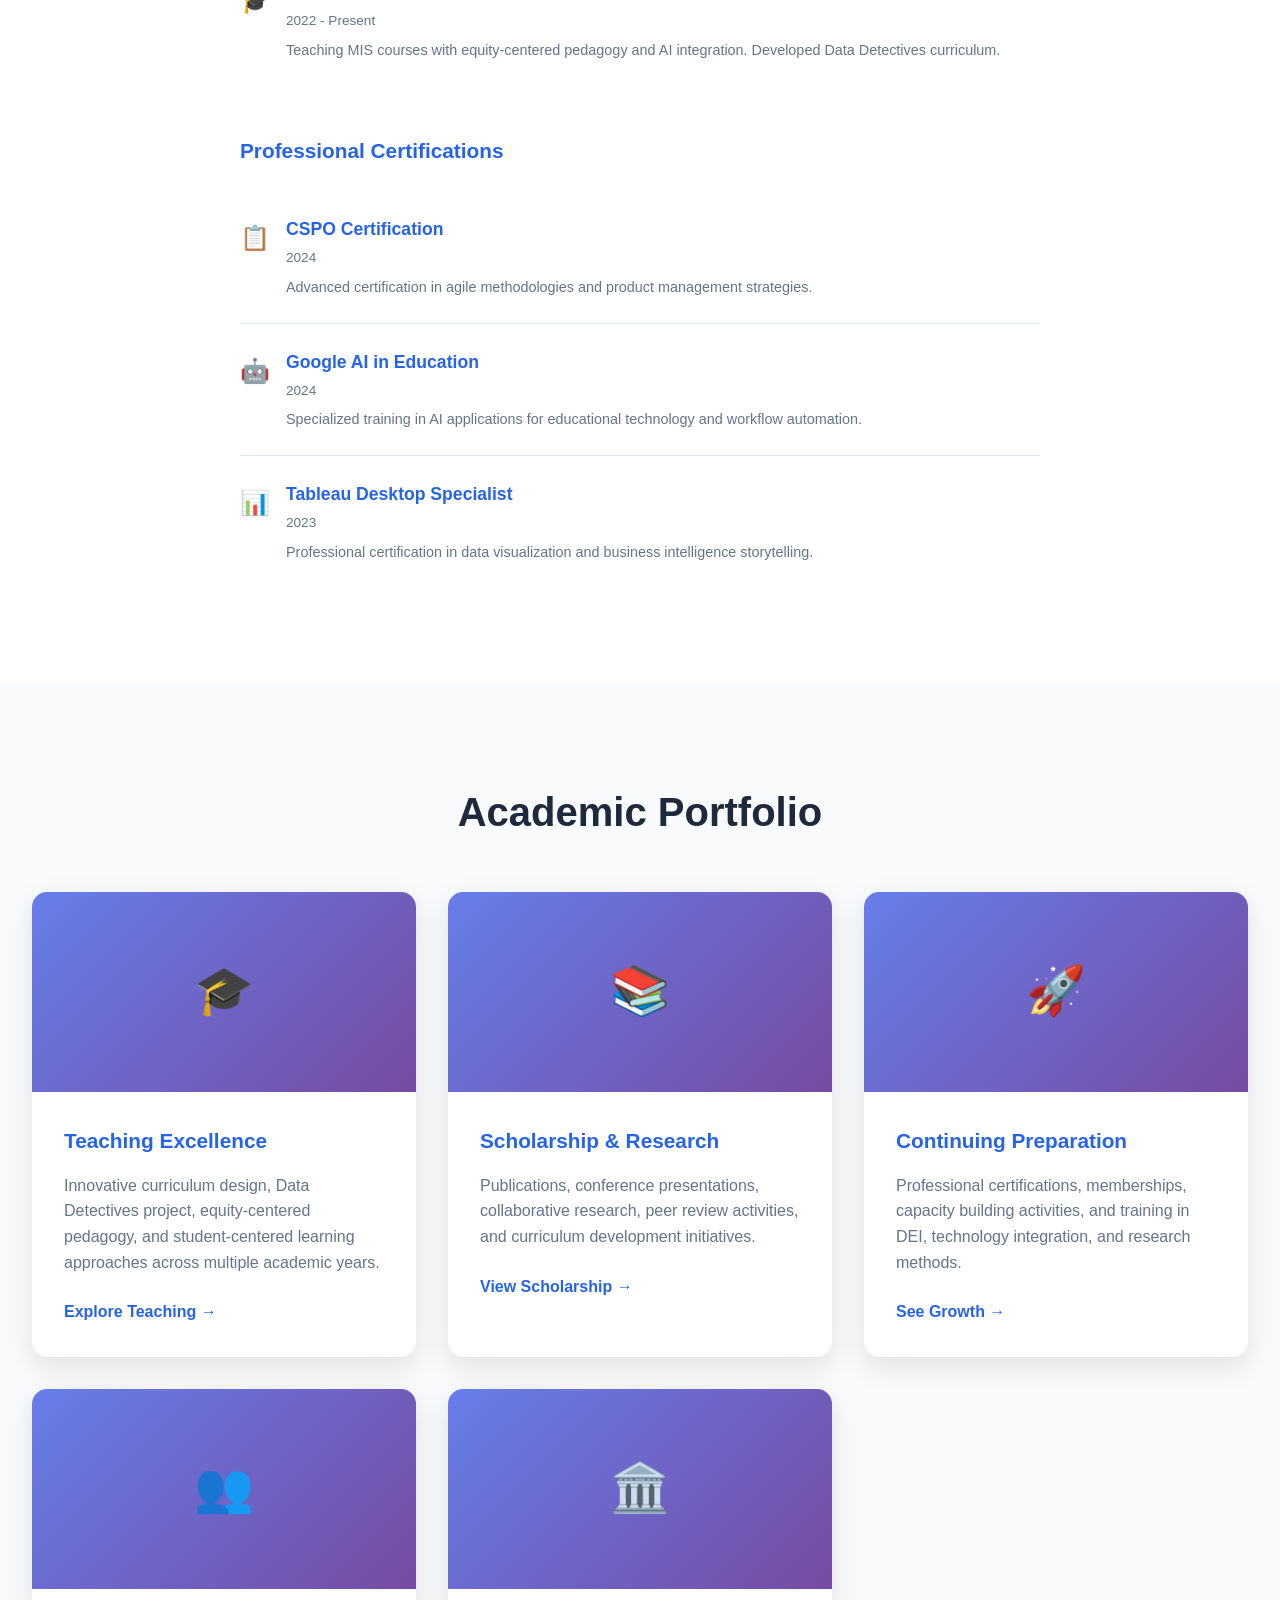
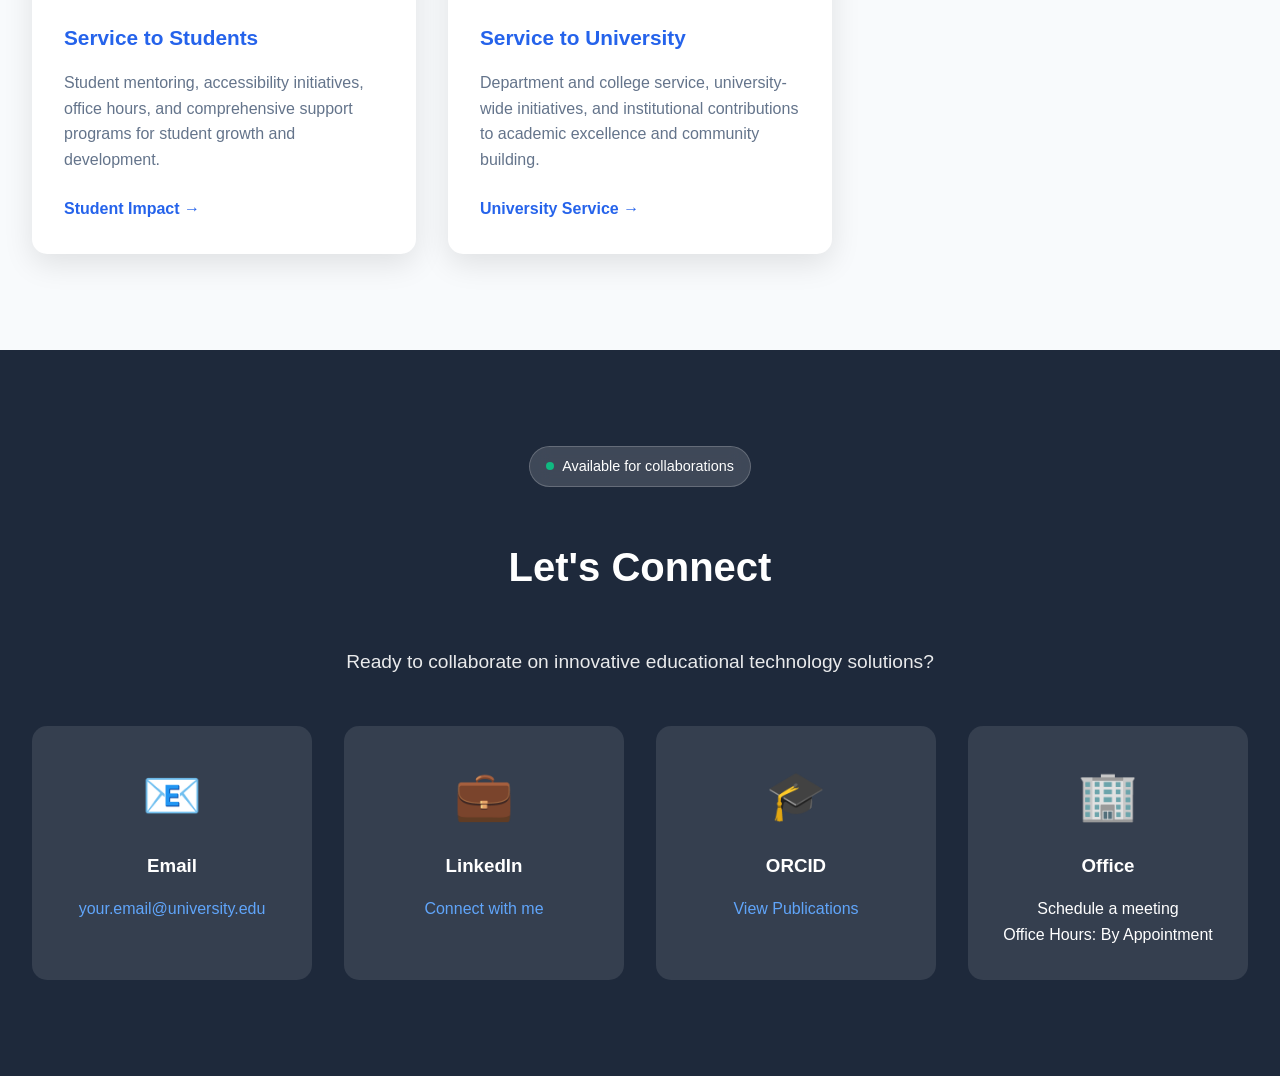
==== commit 4db09da8: "Update" ====
--- a/index.html
+++ b/index.html
@@ -741,7 +741,7 @@
             <h2 class="section-title">About Me</h2>
             <div class="about-grid">
                 <div class="about-image">
-                    <img src="Sena_Portrait.jpg" alt="Dr. Sena Okuboyejo">
+                    <img src="Sena_Portrait .png" alt="Dr. Sena Okuboyejo">
                 </div>
                 <div class="about-text">
                     <h3>Designing Human-Centered Solutions Through Data & Strategy</h3>
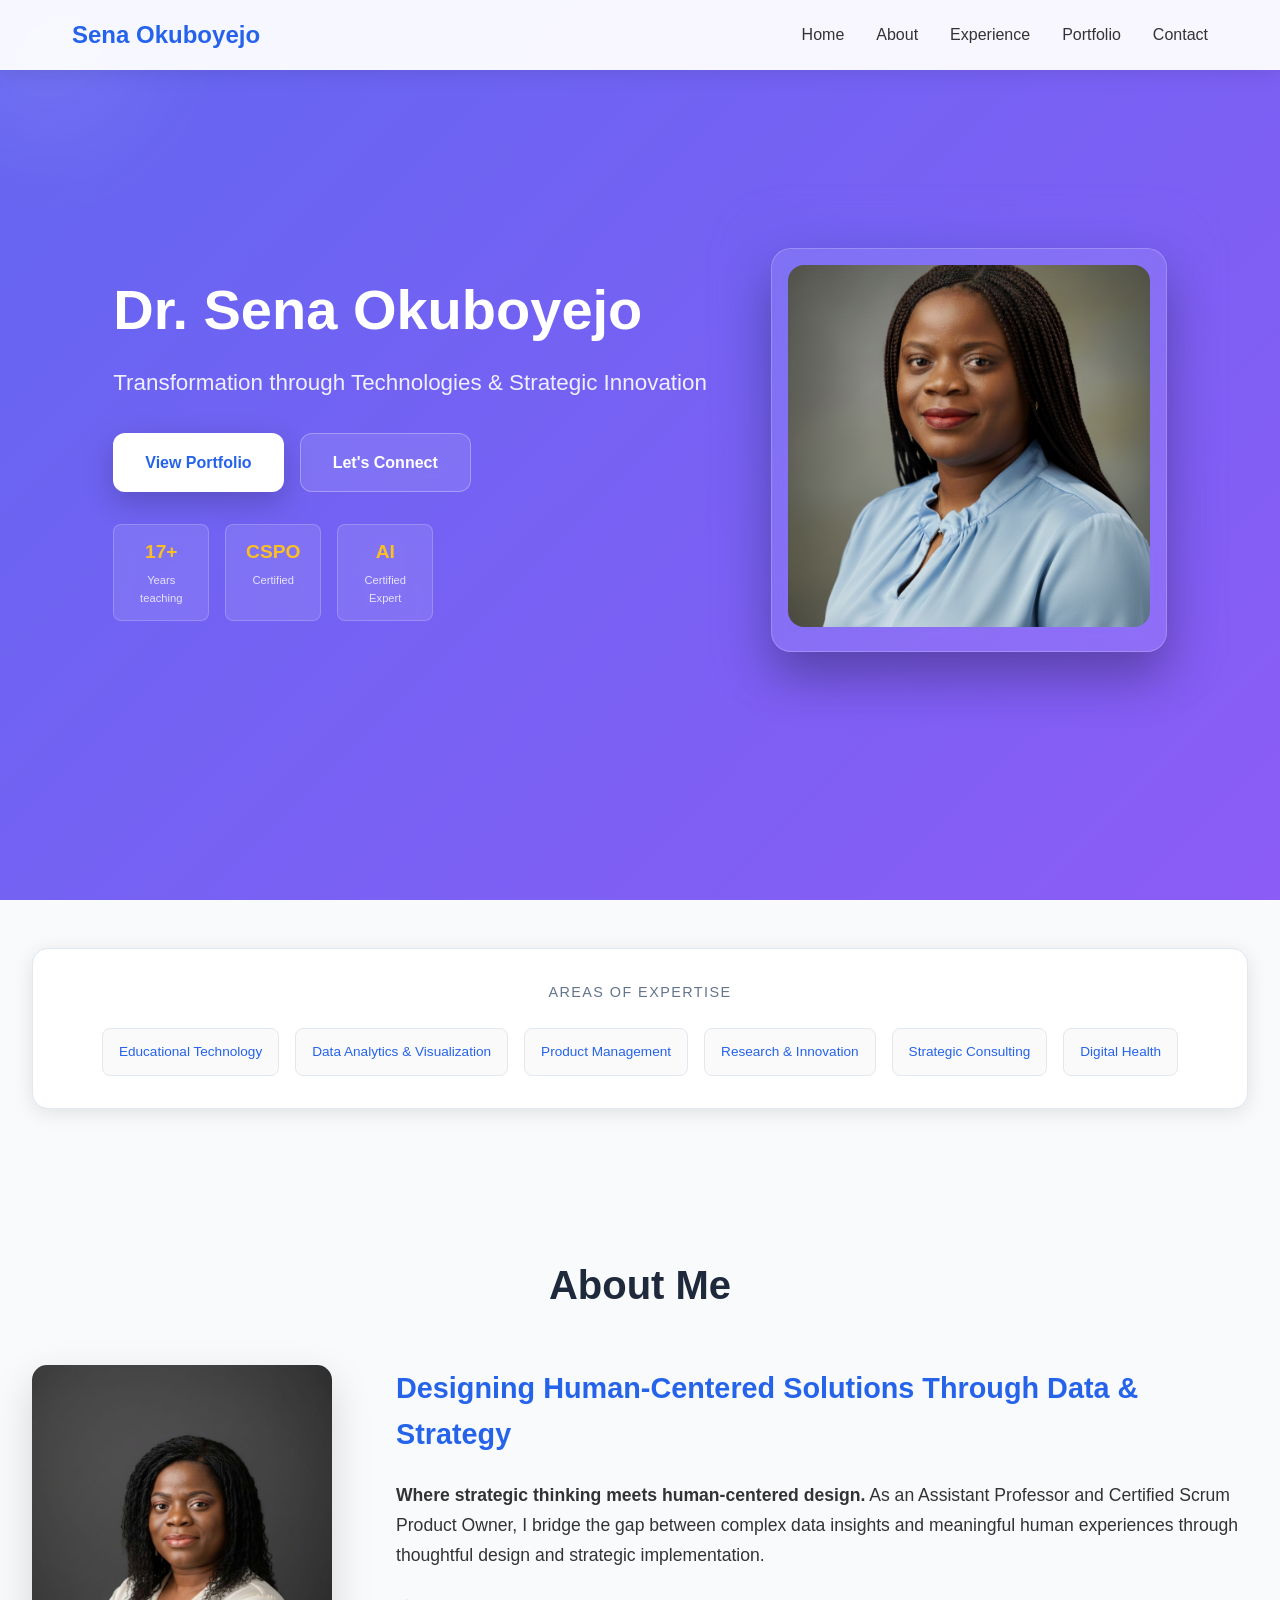
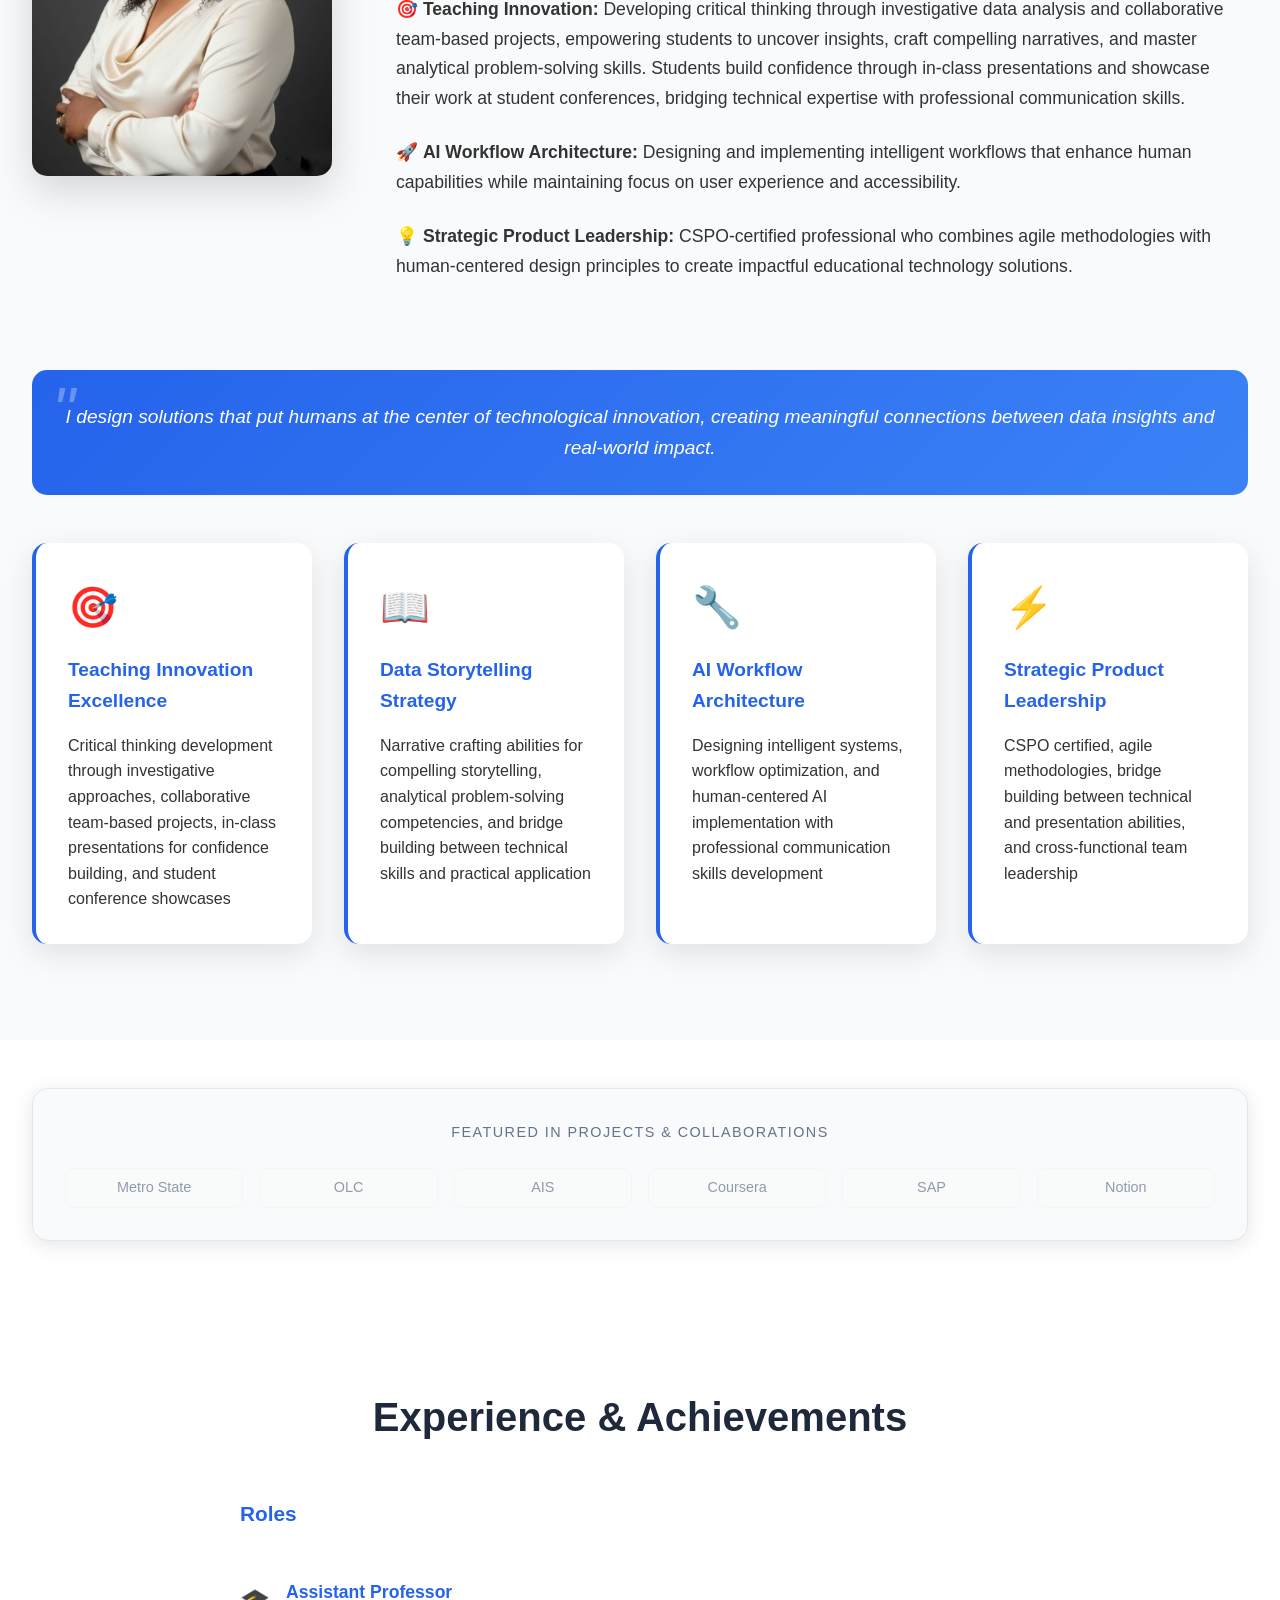
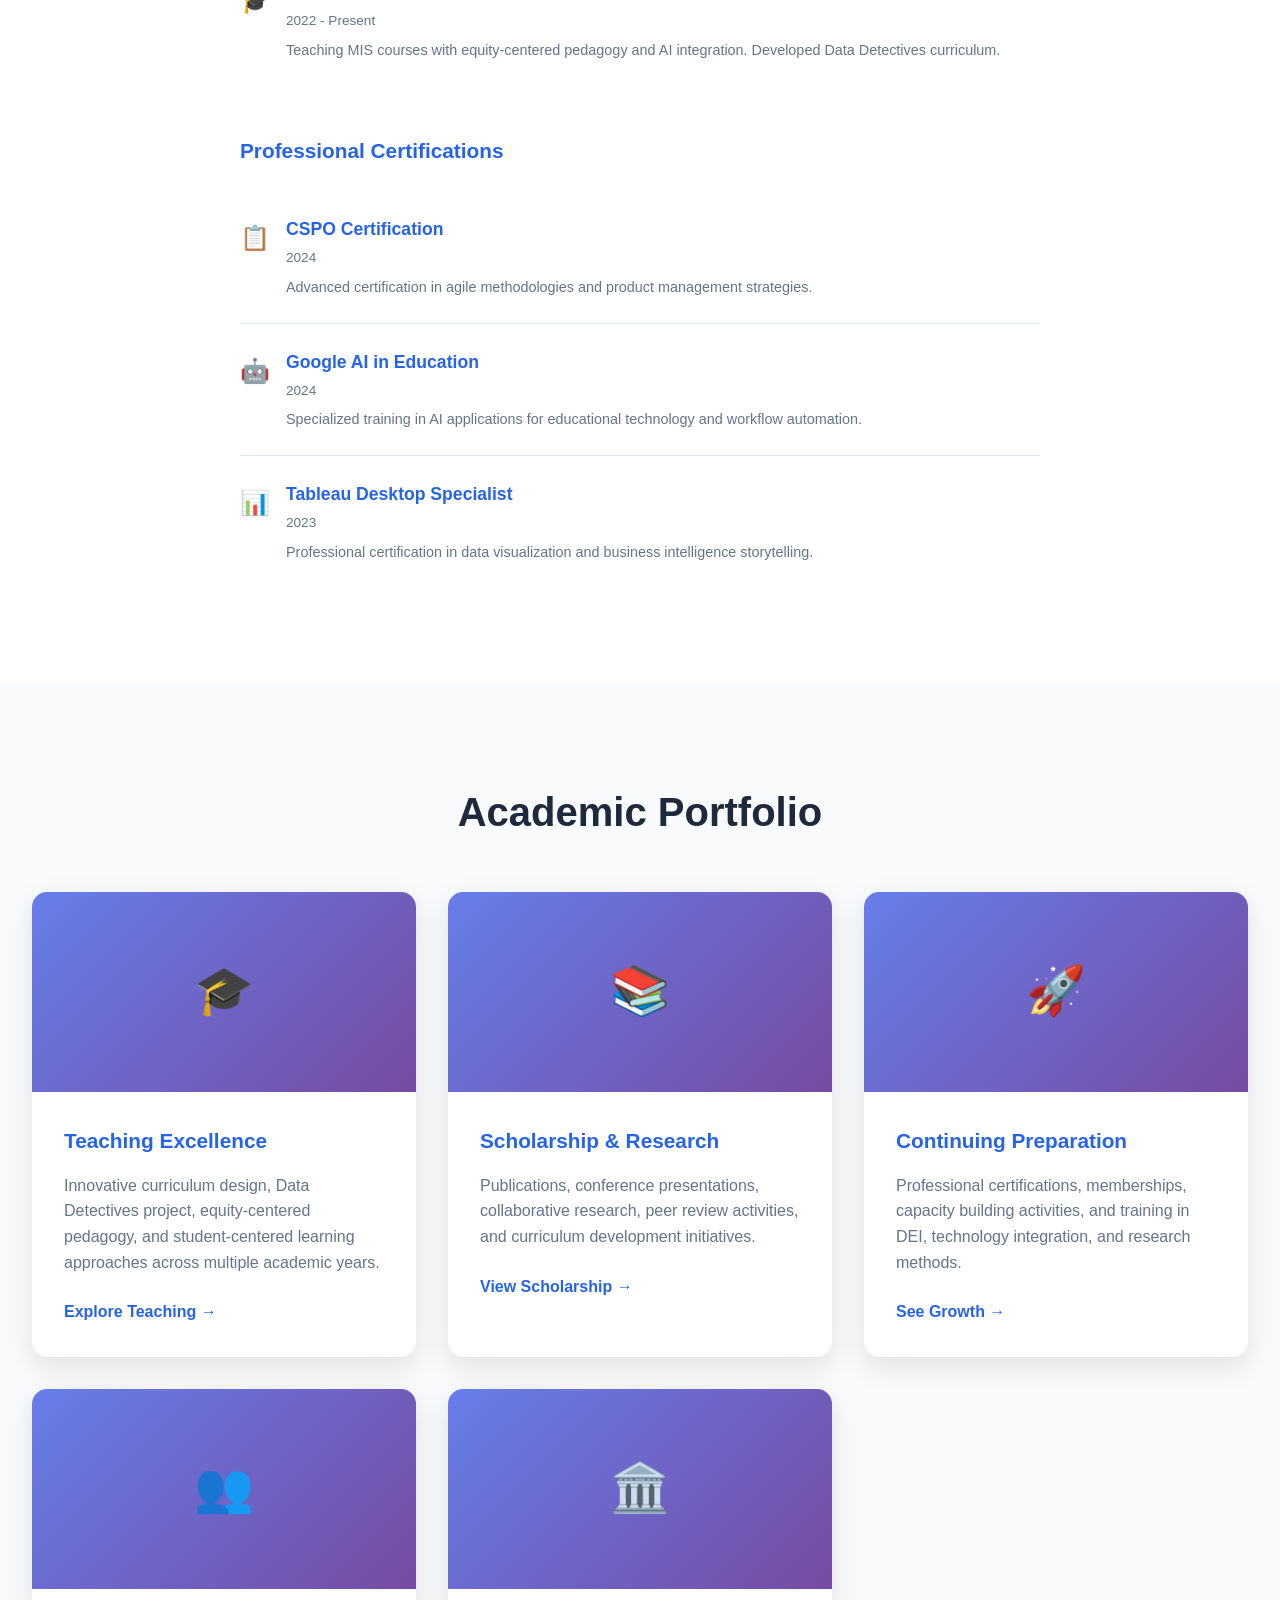
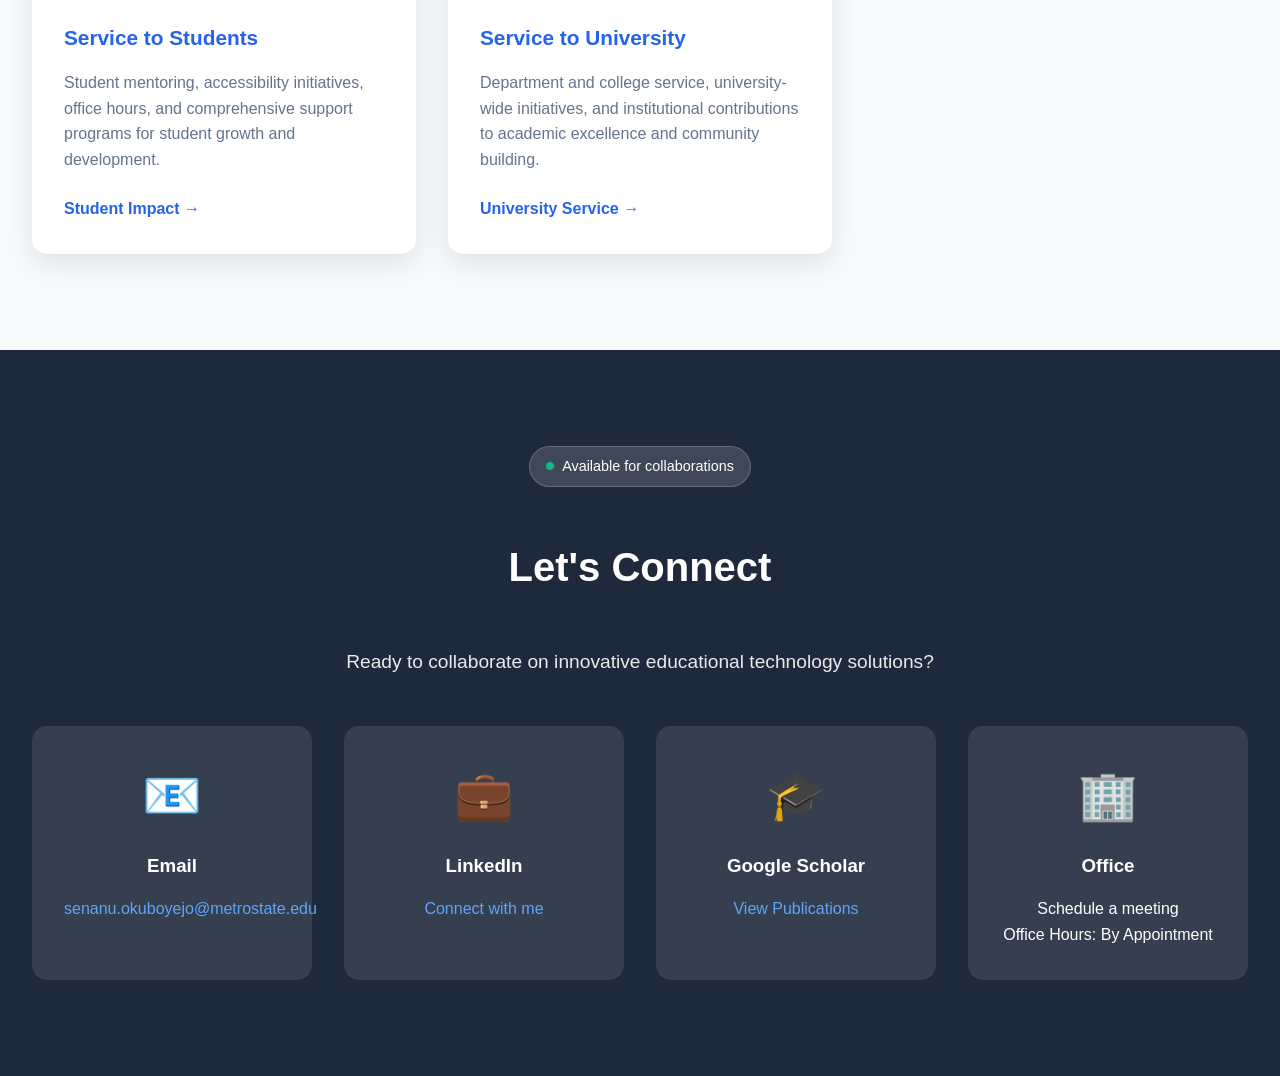
==== commit 5c1d4cd0: "Update Index" ====
--- a/index.html
+++ b/index.html
@@ -928,17 +928,17 @@
                 <div class="contact-item">
                     <div class="contact-icon">📧</div>
                     <h3>Email</h3>
-                    <a href="mailto:your.email@university.edu">your.email@university.edu</a>
+                    <a href="mailto:senanu.okuboyejo@metrostate.edu">senanu.okuboyejo@metrostate.edu</a>
                 </div>
                 <div class="contact-item">
                     <div class="contact-icon">💼</div>
                     <h3>LinkedIn</h3>
-                    <a href="https://linkedin.com/in/yourprofile" target="_blank">Connect with me</a>
+                    <a href="www.linkedin.com/in/senaokuboyejo" target="_blank">Connect with me</a>
                 </div>
                 <div class="contact-item">
                     <div class="contact-icon">🎓</div>
-                    <h3>ORCID</h3>
-                    <a href="https://orcid.org/your-id" target="_blank">View Publications</a>
+                    <h3>Google Scholar</h3>
+                    <a href="https://scholar.google.com/citations?user=zU_gVnEAAAAJ&hl=en" target="_blank">View Publications</a>
                 </div>
                 <div class="contact-item">
                     <div class="contact-icon">🏢</div>
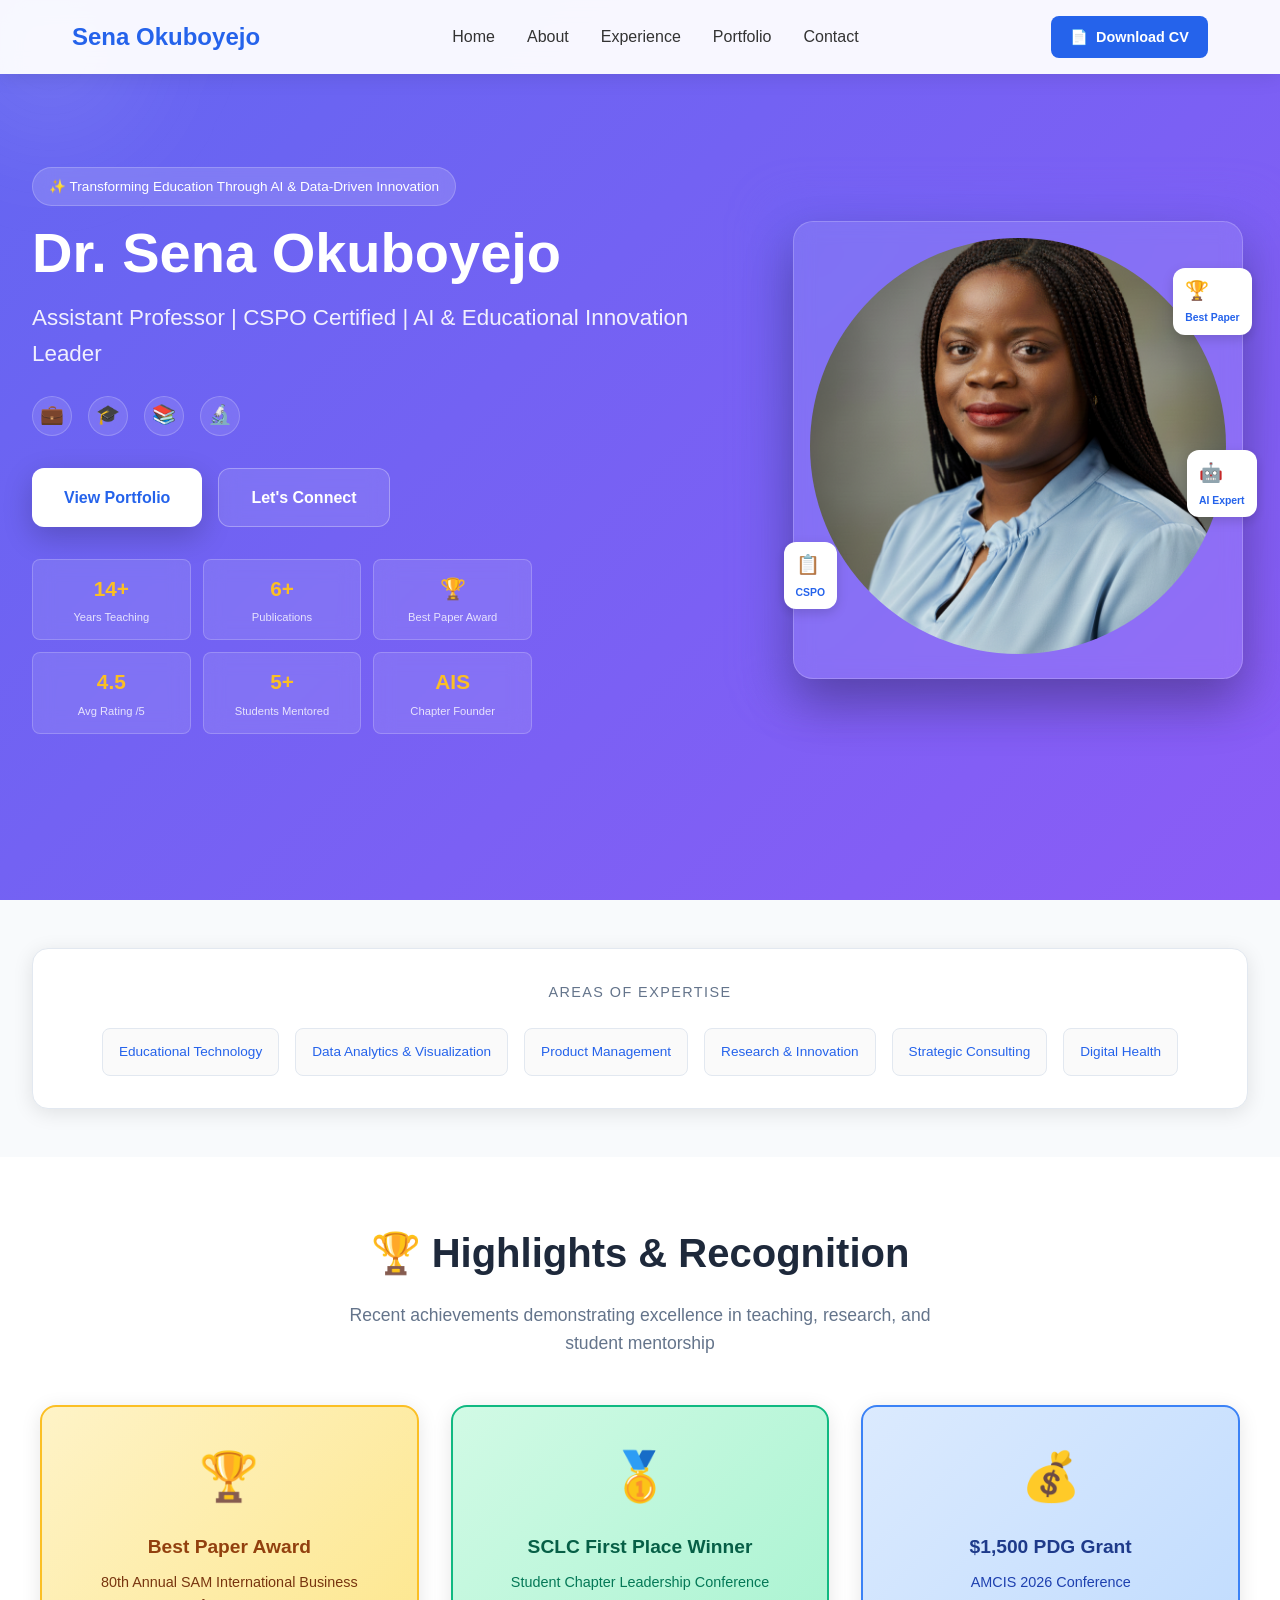
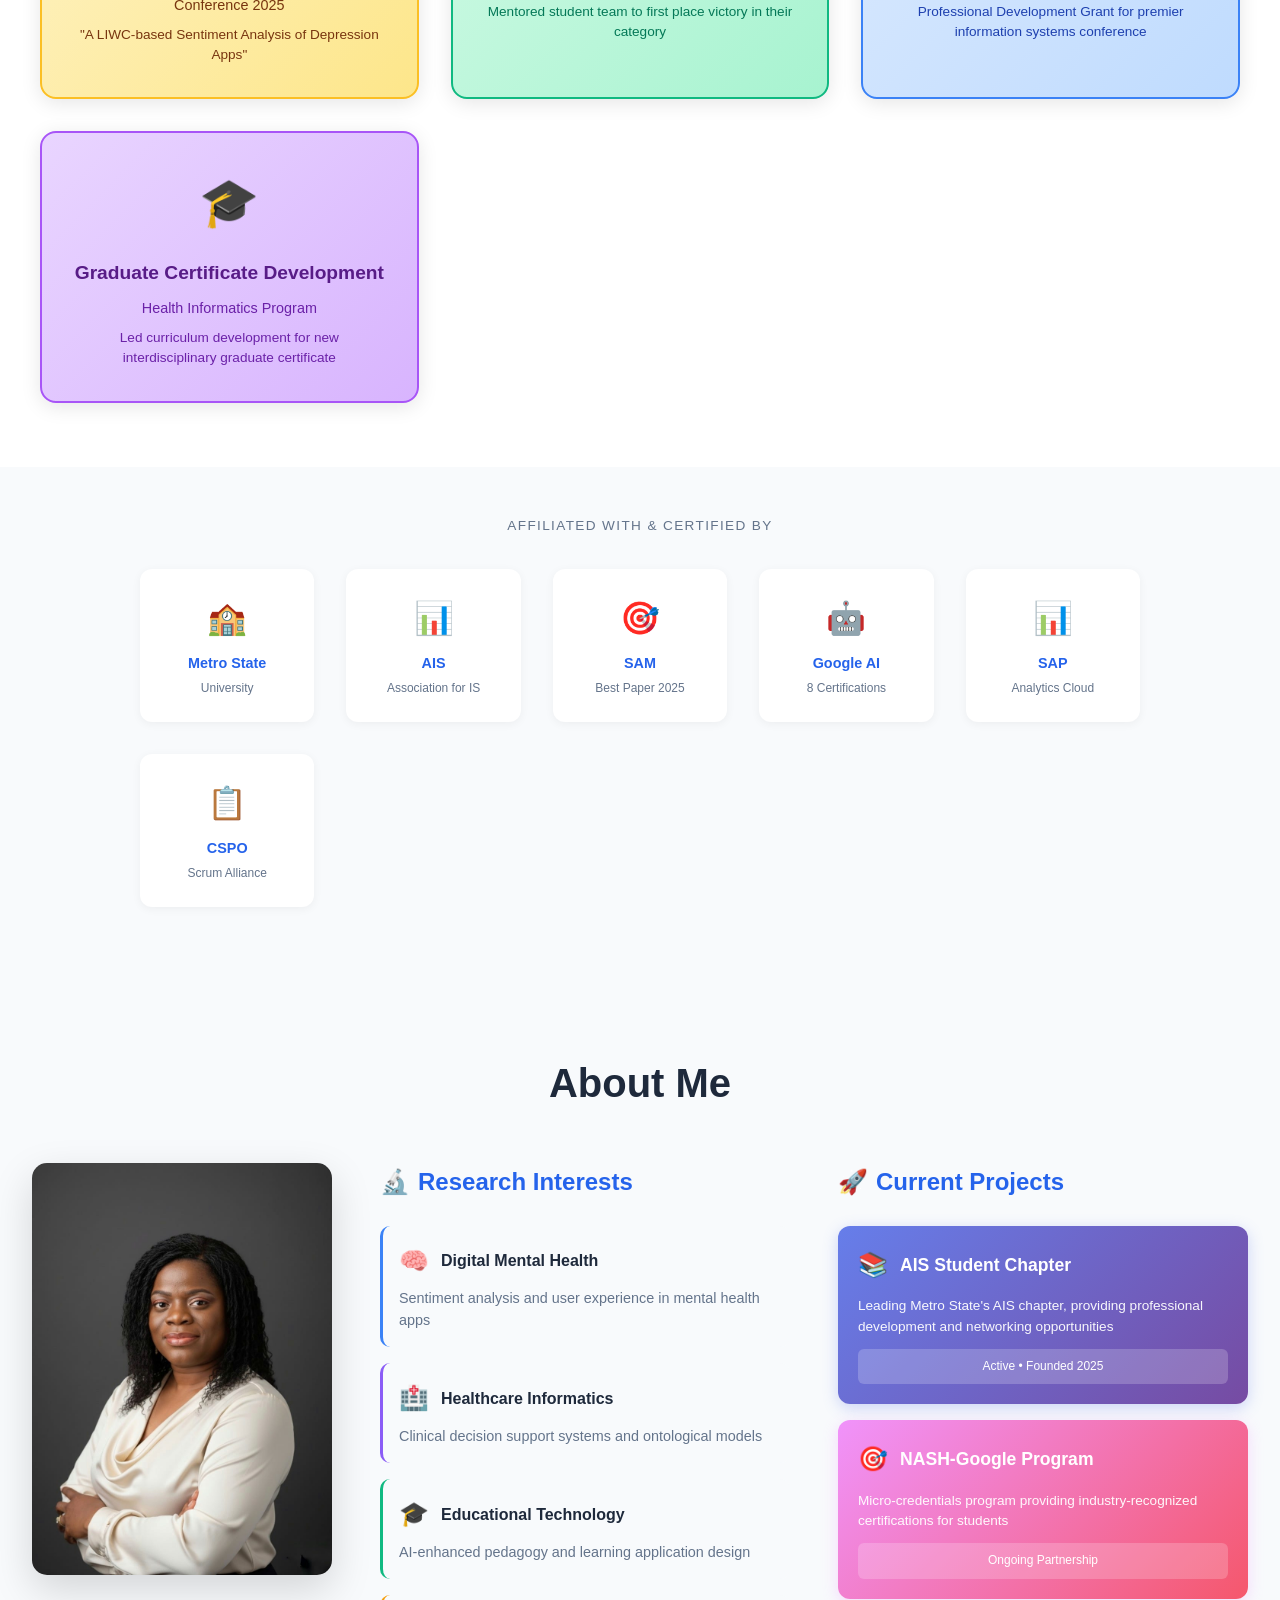
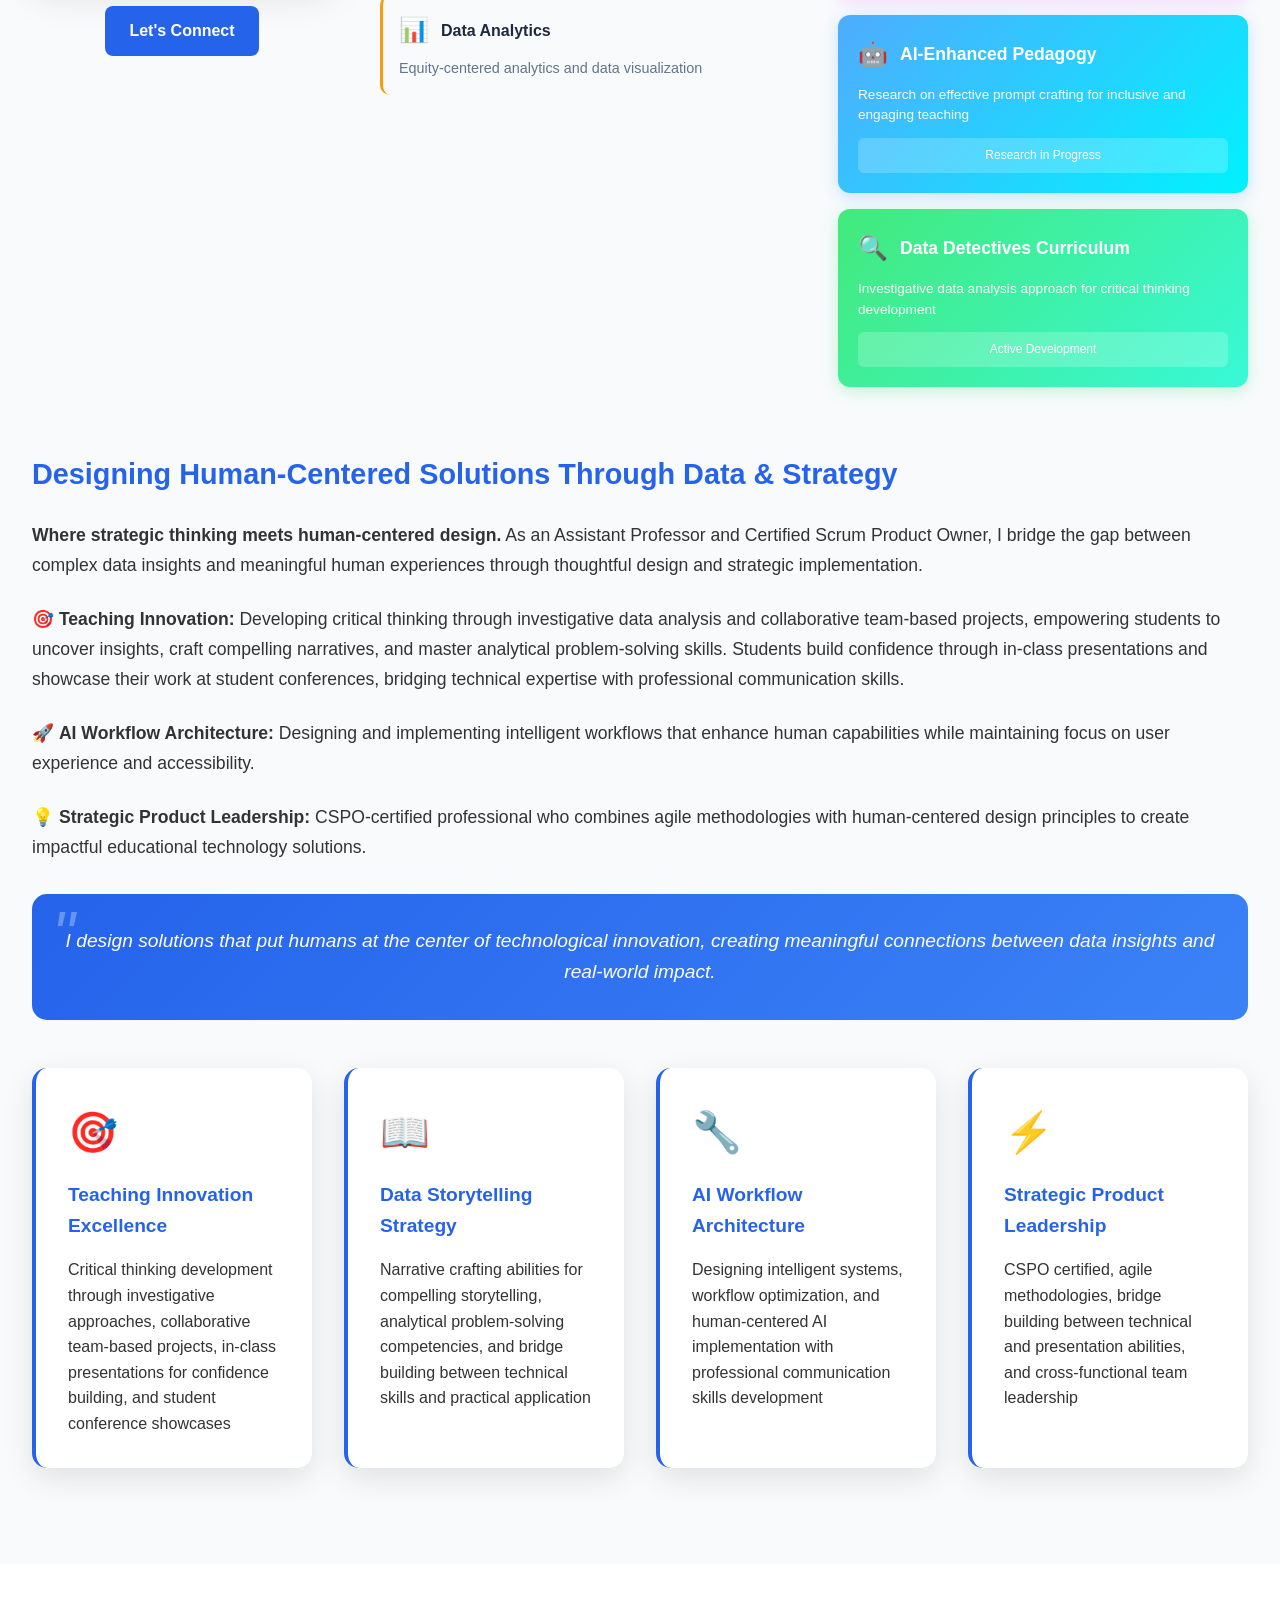
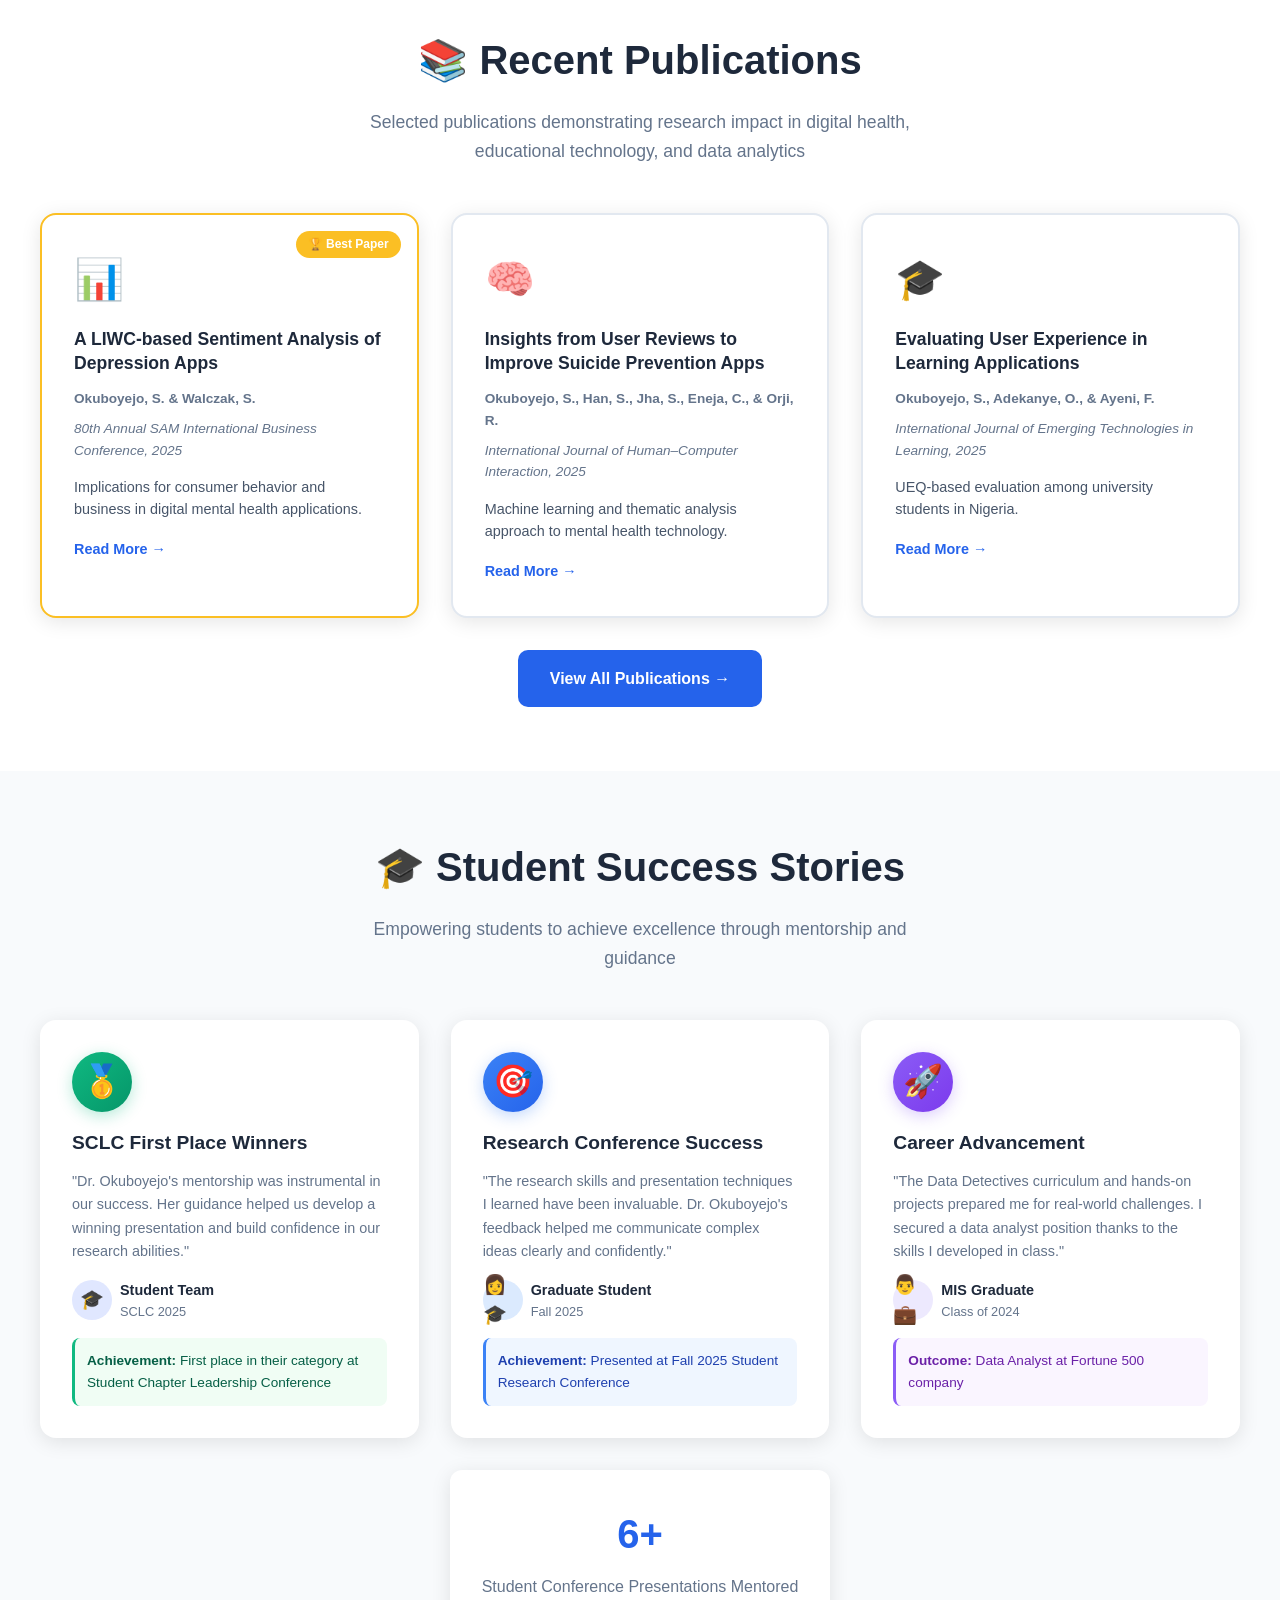
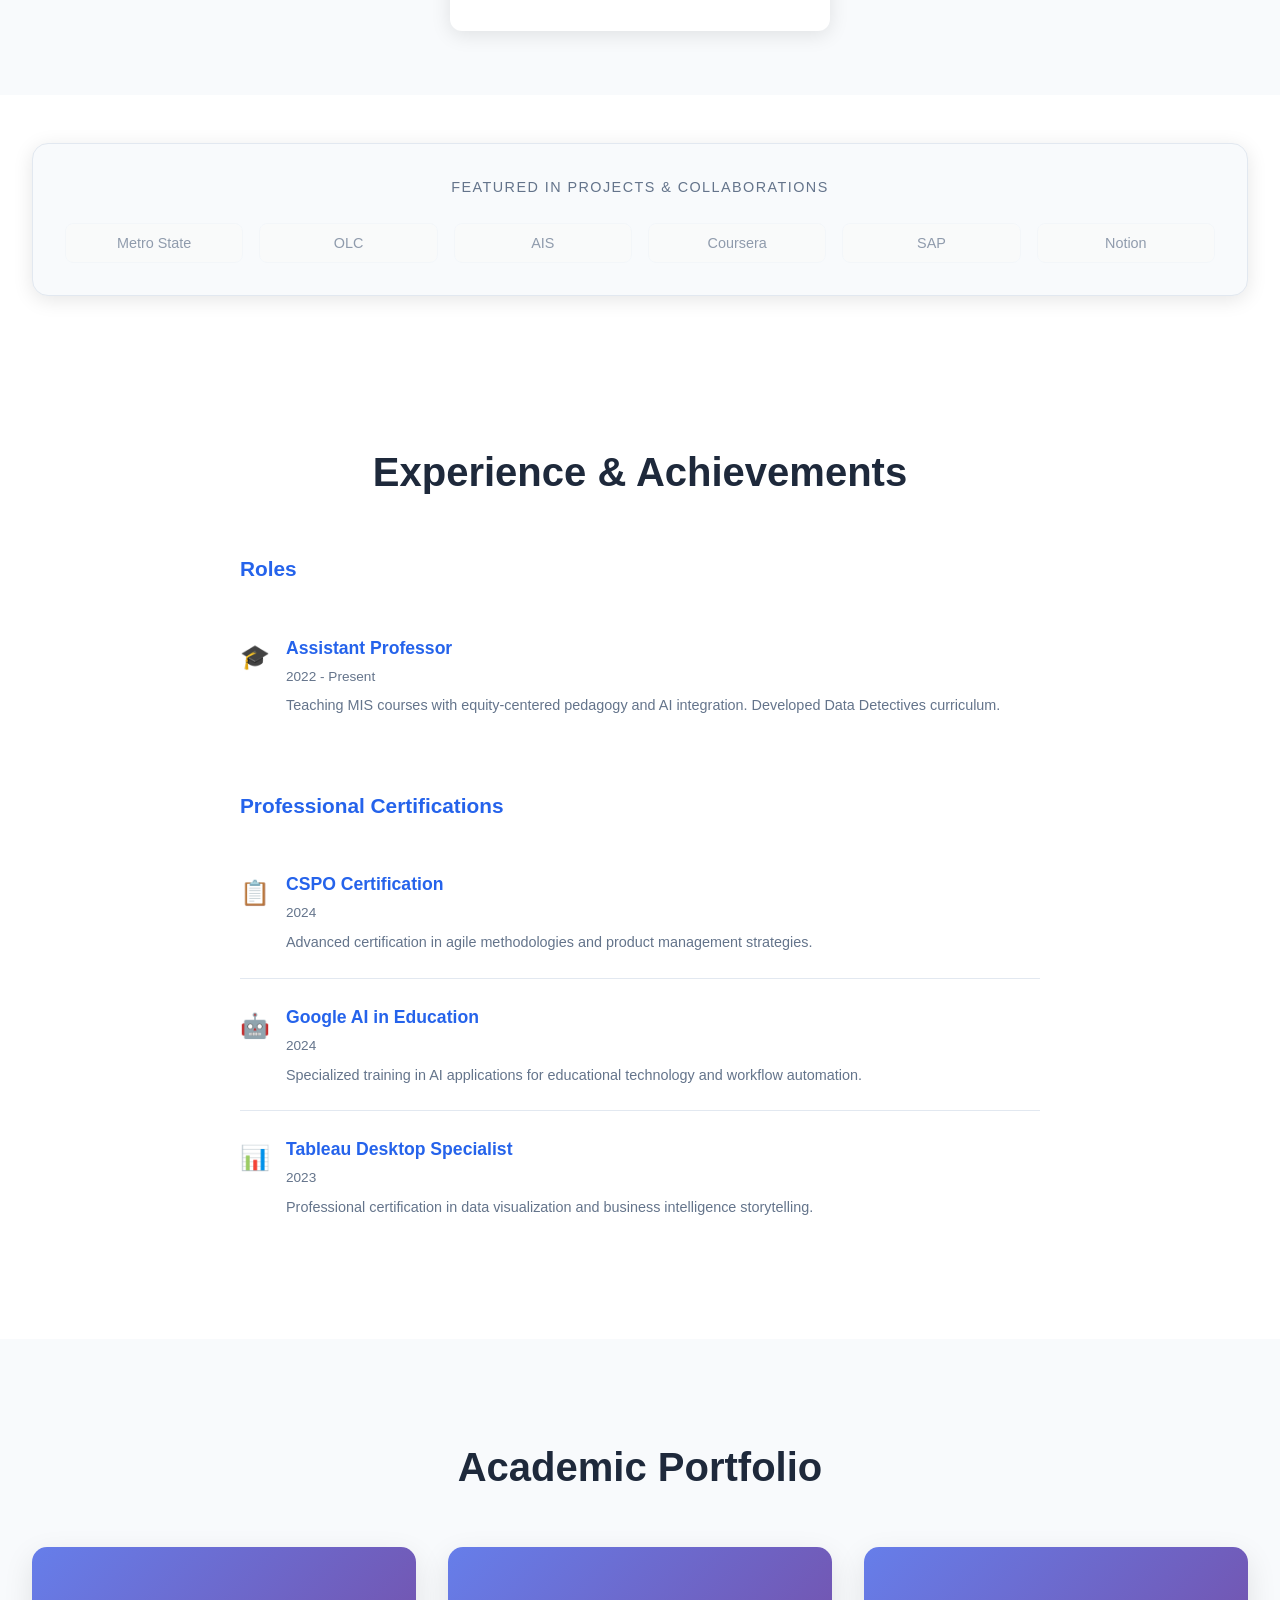
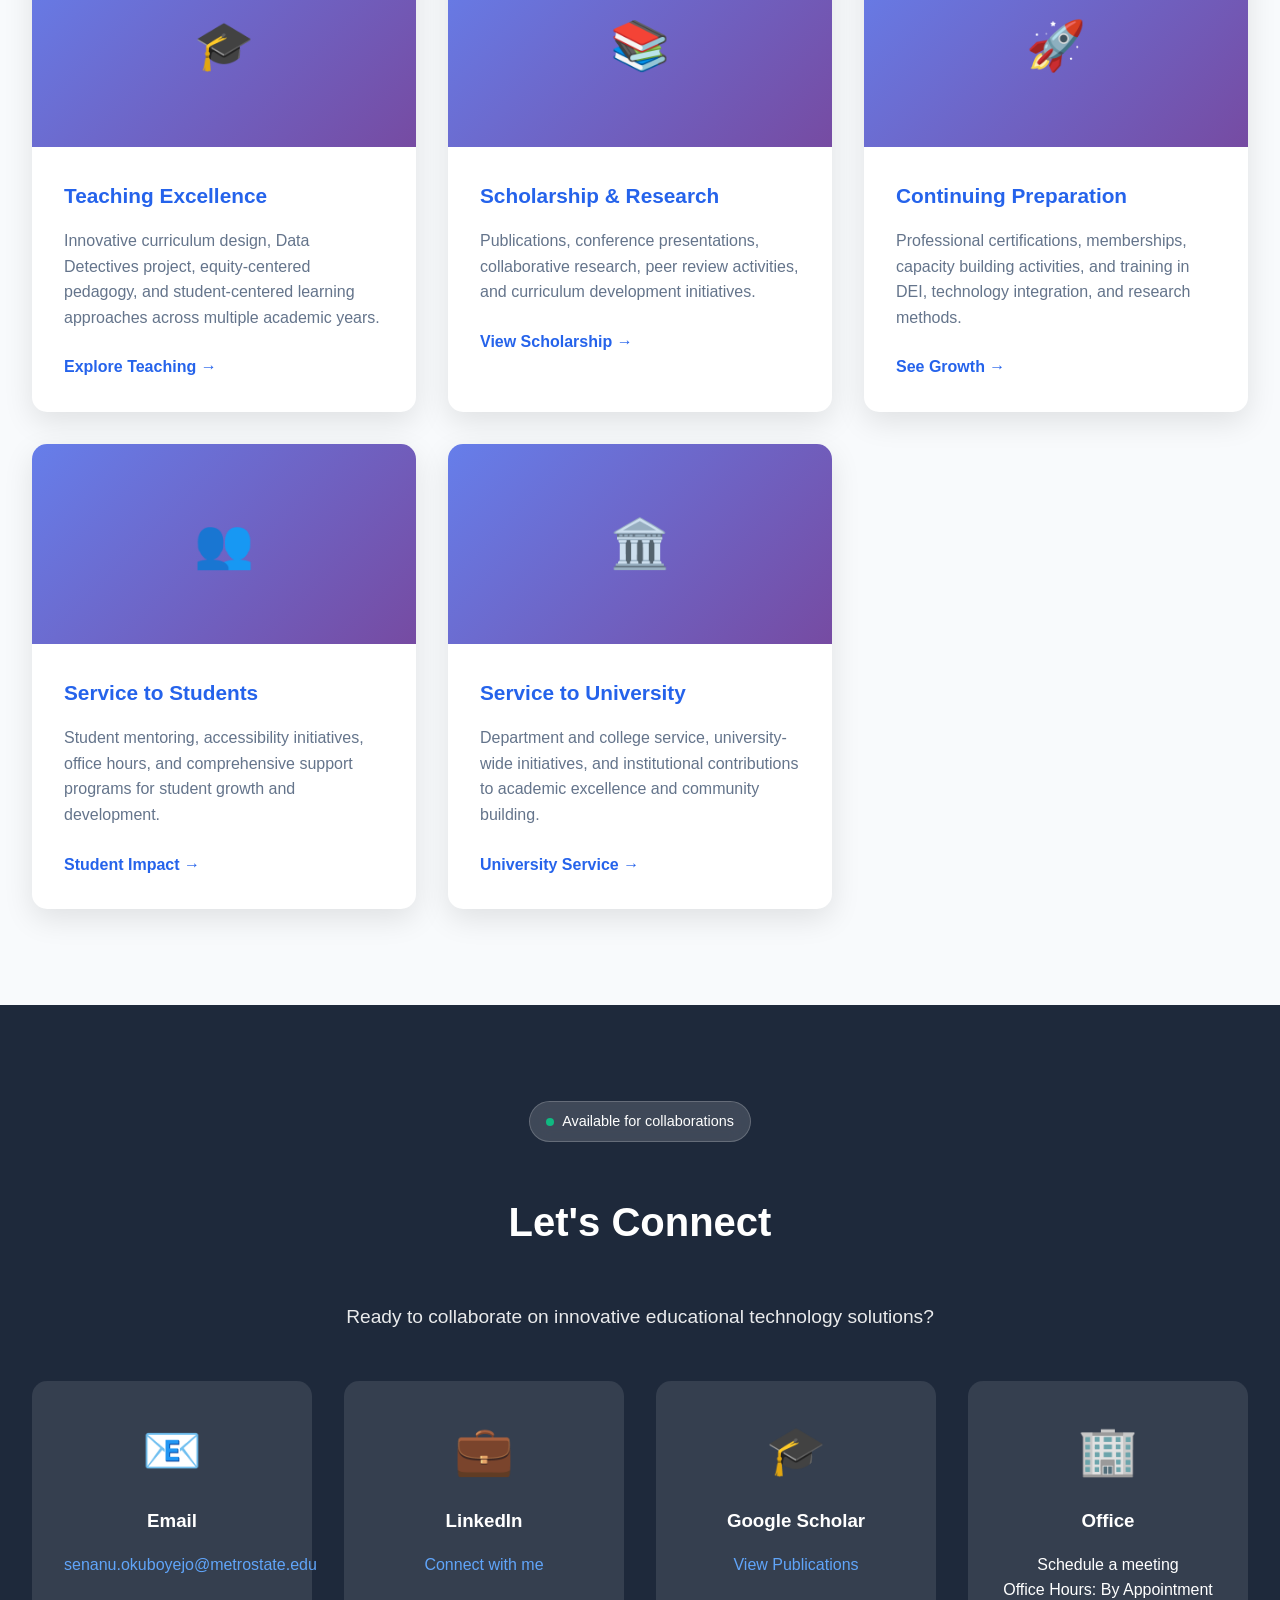
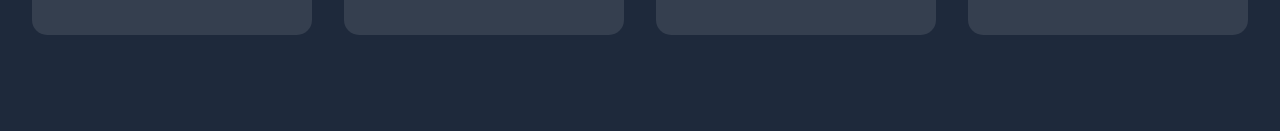
==== commit b3375897: "Update Index" ====
--- a/index.html
+++ b/index.html
@@ -3,7 +3,15 @@
 <head>
     <meta charset="UTF-8">
     <meta name="viewport" content="width=device-width, initial-scale=1.0">
-    <title>Dr. Sena Okuboyejo - AI & Educational Innovation Leader</title>
+    <title>Dr. Sena Okuboyejo | AI & Educational Innovation Leader | Assistant Professor</title>
+    <meta name="description" content="Dr. Sena Okuboyejo - Assistant Professor specializing in AI-enhanced pedagogy, data analytics, and educational technology. CSPO certified with 17+ years teaching experience, 7+ publications, and Best Paper Award winner.">
+    <meta property="og:title" content="Dr. Sena Okuboyejo | AI & Educational Innovation Leader">
+    <meta property="og:description" content="Transforming education through AI, data-driven innovation, and equity-centered pedagogy. Assistant Professor, researcher, and CSPO certified product leader.">
+    <meta property="og:type" content="website">
+    <meta property="og:image" content="Sena_Portrait1.PNG">
+    <meta name="twitter:card" content="summary_large_image">
+    <meta name="twitter:title" content="Dr. Sena Okuboyejo | AI & Educational Innovation Leader">
+    <meta name="twitter:description" content="Transforming education through AI, data-driven innovation, and equity-centered pedagogy.">
     <style>
         * {
             margin: 0;
@@ -65,6 +73,76 @@
 
         .nav-links a:hover {
             color: #2563eb;
+        }
+
+        /* Mobile Menu */
+        .mobile-menu-btn {
+            display: none;
+            background: none;
+            border: none;
+            font-size: 1.5rem;
+            color: #333;
+            cursor: pointer;
+            padding: 0.5rem;
+        }
+
+        .mobile-menu {
+            display: none;
+            position: fixed;
+            top: 70px;
+            left: 0;
+            right: 0;
+            background: white;
+            box-shadow: 0 4px 20px rgba(0,0,0,0.1);
+            z-index: 999;
+            padding: 1rem 0;
+        }
+
+        .mobile-menu.active {
+            display: block;
+        }
+
+        .mobile-menu ul {
+            list-style: none;
+            padding: 0;
+        }
+
+        .mobile-menu li {
+            padding: 0;
+        }
+
+        .mobile-menu a {
+            display: block;
+            padding: 1rem 2rem;
+            color: #333;
+            text-decoration: none;
+            font-weight: 500;
+            border-bottom: 1px solid #f1f5f9;
+        }
+
+        .mobile-menu a:hover {
+            background: #f8fafc;
+            color: #2563eb;
+        }
+
+        .header-cta {
+            display: inline-flex;
+            align-items: center;
+            gap: 0.5rem;
+            padding: 0.6rem 1.2rem;
+            background: #2563eb;
+            color: white;
+            text-decoration: none;
+            border-radius: 8px;
+            font-weight: 600;
+            font-size: 0.9rem;
+            transition: all 0.3s;
+        }
+
+        .header-cta:hover {
+            background: #1d4ed8;
+            transform: translateY(-2px);
+            box-shadow: 0 4px 12px rgba(37, 99, 235, 0.3);
         }
 
         /* Hero Section */
@@ -137,6 +215,16 @@
             50% { box-shadow: 0 0 30px rgba(255,255,255,0.2); }
         }
 
+        @keyframes float {
+            0%, 100% { transform: translateY(0px); }
+            50% { transform: translateY(-10px); }
+        }
+
+        @keyframes fadeIn {
+            from { opacity: 0; transform: translateY(-10px); }
+            to { opacity: 1; transform: translateY(0); }
+        }
+
         .hero-text h1 {
             font-size: 3rem;
             font-weight: 800;
@@ -604,6 +692,14 @@
         /* Mobile Responsive */
         @media (max-width: 768px) {
             .nav-links {
+                display: none;
+            }
+
+            .mobile-menu-btn {
+                display: block;
+            }
+
+            .header-cta {
                 display: none;
             }
 
@@ -666,21 +762,59 @@
                 <li><a href="#portfolio">Portfolio</a></li>
                 <li><a href="#contact">Contact</a></li>
             </ul>
+            <a href="#" class="header-cta" onclick="alert('CV download will be available soon'); return false;">
+                <span>📄</span> Download CV
+            </a>
+            <button class="mobile-menu-btn" onclick="toggleMobileMenu()">
+                ☰
+            </button>
         </nav>
     </header>
+
+    <!-- Mobile Menu -->
+    <div class="mobile-menu" id="mobileMenu">
+        <ul>
+            <li><a href="#home" onclick="toggleMobileMenu()">Home</a></li>
+            <li><a href="#about" onclick="toggleMobileMenu()">About</a></li>
+            <li><a href="#experience" onclick="toggleMobileMenu()">Experience</a></li>
+            <li><a href="#portfolio" onclick="toggleMobileMenu()">Portfolio</a></li>
+            <li><a href="#contact" onclick="toggleMobileMenu()">Contact</a></li>
+            <li><a href="#" onclick="alert('CV download will be available soon'); return false;">📄 Download CV</a></li>
+        </ul>
+    </div>
 
     <!-- Hero Section -->
     <section id="home" class="hero">
         <div class="container">
             <div class="hero-content">
                 <div class="hero-text">
-                    <h1 style="font-size: 3.5rem; margin-bottom: 1.5rem;">
+                    <div style="display: inline-block; background: rgba(255, 255, 255, 0.15); backdrop-filter: blur(10px); border: 1px solid rgba(255, 255, 255, 0.2); border-radius: 50px; padding: 0.5rem 1rem; font-size: 0.85rem; margin-bottom: 1rem; animation: fadeIn 1s;">
+                        ✨ Transforming Education Through AI & Data-Driven Innovation
+                    </div>
+                    
+                    <h1 style="font-size: 3.5rem; margin-bottom: 1rem;">
                         Dr. Sena Okuboyejo
                     </h1>
                     
-                    <h2 style="font-size: 1.4rem; font-weight: 300; margin-bottom: 2rem; opacity: 0.9;">
-                        Transformation through Technologies & Strategic Innovation
+                    <h2 style="font-size: 1.4rem; font-weight: 300; margin-bottom: 1.5rem; opacity: 0.9;">
+                        Assistant Professor | CSPO Certified | AI & Educational Innovation Leader
                     </h2>
+                    
+                    <!-- Social Media Icons -->
+                    <div style="display: flex; gap: 1rem; margin-bottom: 2rem; flex-wrap: wrap;">
+                        <a href="#" style="display: inline-flex; align-items: center; justify-content: center; width: 40px; height: 40px; background: rgba(255, 255, 255, 0.1); backdrop-filter: blur(10px); border: 1px solid rgba(255, 255, 255, 0.2); border-radius: 50%; color: white; text-decoration: none; font-size: 1.2rem; transition: all 0.3s;" onmouseover="this.style.background='rgba(255, 255, 255, 0.2)'; this.style.transform='translateY(-3px)'" onmouseout="this.style.background='rgba(255, 255, 255, 0.1)'; this.style.transform='translateY(0)'" title="LinkedIn">
+                            💼
+                        </a>
+                        <a href="#" style="display: inline-flex; align-items: center; justify-content: center; width: 40px; height: 40px; background: rgba(255, 255, 255, 0.1); backdrop-filter: blur(10px); border: 1px solid rgba(255, 255, 255, 0.2); border-radius: 50%; color: white; text-decoration: none; font-size: 1.2rem; transition: all 0.3s;" onmouseover="this.style.background='rgba(255, 255, 255, 0.2)'; this.style.transform='translateY(-3px)'" onmouseout="this.style.background='rgba(255, 255, 255, 0.1)'; this.style.transform='translateY(0)'" title="ORCID">
+                            🎓
+                        </a>
+                        <a href="#" style="display: inline-flex; align-items: center; justify-content: center; width: 40px; height: 40px; background: rgba(255, 255, 255, 0.1); backdrop-filter: blur(10px); border: 1px solid rgba(255, 255, 255, 0.2); border-radius: 50%; color: white; text-decoration: none; font-size: 1.2rem; transition: all 0.3s;" onmouseover="this.style.background='rgba(255, 255, 255, 0.2)'; this.style.transform='translateY(-3px)'" onmouseout="this.style.background='rgba(255, 255, 255, 0.1)'; this.style.transform='translateY(0)'" title="Google Scholar">
+                            📚
+                        </a>
+                        <a href="#" style="display: inline-flex; align-items: center; justify-content: center; width: 40px; height: 40px; background: rgba(255, 255, 255, 0.1); backdrop-filter: blur(10px); border: 1px solid rgba(255, 255, 255, 0.2); border-radius: 50%; color: white; text-decoration: none; font-size: 1.2rem; transition: all 0.3s;" onmouseover="this.style.background='rgba(255, 255, 255, 0.2)'; this.style.transform='translateY(-3px)'" onmouseout="this.style.background='rgba(255, 255, 255, 0.1)'; this.style.transform='translateY(0)'" title="ResearchGate">
+                            🔬
+                        </a>
+                    </div>
                     
                     <div class="cta-buttons" style="margin-bottom: 2rem;">
                         <a href="#portfolio" class="btn btn-primary">
@@ -691,25 +825,54 @@
                         </a>
                     </div>
                     
-                    <div style="display: grid; grid-template-columns: repeat(3, 1fr); gap: 1rem; max-width: 320px;">
-                        <div style="background: rgba(255, 255, 255, 0.1); backdrop-filter: blur(10px); border: 1px solid rgba(255, 255, 255, 0.2); border-radius: 8px; padding: 0.75rem; text-align: center;">
-                            <div style="font-size: 1.2rem; font-weight: 800; color: #fbbf24; margin-bottom: 0.25rem;">17+</div>
-                            <div style="font-size: 0.7rem; opacity: 0.8;">Years teaching</div>
-                        </div>
-                        <div style="background: rgba(255, 255, 255, 0.1); backdrop-filter: blur(10px); border: 1px solid rgba(255, 255, 255, 0.2); border-radius: 8px; padding: 0.75rem; text-align: center;">
-                            <div style="font-size: 1.2rem; font-weight: 800; color: #fbbf24; margin-bottom: 0.25rem;">CSPO</div>
-                            <div style="font-size: 0.7rem; opacity: 0.8;">Certified</div>
-                        </div>
-                        <div style="background: rgba(255, 255, 255, 0.1); backdrop-filter: blur(10px); border: 1px solid rgba(255, 255, 255, 0.2); border-radius: 8px; padding: 0.75rem; text-align: center;">
-                            <div style="font-size: 1.2rem; font-weight: 800; color: #fbbf24; margin-bottom: 0.25rem;">AI</div>
-                            <div style="font-size: 0.7rem; opacity: 0.8;">Certified Expert</div>
+                    <!-- Expanded Statistics - 6 Metrics -->
+                    <div style="display: grid; grid-template-columns: repeat(3, 1fr); gap: 0.75rem; max-width: 500px;">
+                        <div style="background: rgba(255, 255, 255, 0.1); backdrop-filter: blur(10px); border: 1px solid rgba(255, 255, 255, 0.2); border-radius: 8px; padding: 0.75rem; text-align: center; transition: all 0.3s;" onmouseover="this.style.transform='translateY(-5px)'; this.style.background='rgba(255, 255, 255, 0.15)'" onmouseout="this.style.transform='translateY(0)'; this.style.background='rgba(255, 255, 255, 0.1)'">
+                            <div class="counter" style="font-size: 1.3rem; font-weight: 800; color: #fbbf24; margin-bottom: 0.25rem;" data-target="17">0</div>
+                            <div style="font-size: 0.7rem; opacity: 0.8;">Years Teaching</div>
+                        </div>
+                        <div style="background: rgba(255, 255, 255, 0.1); backdrop-filter: blur(10px); border: 1px solid rgba(255, 255, 255, 0.2); border-radius: 8px; padding: 0.75rem; text-align: center; transition: all 0.3s;" onmouseover="this.style.transform='translateY(-5px)'; this.style.background='rgba(255, 255, 255, 0.15)'" onmouseout="this.style.transform='translateY(0)'; this.style.background='rgba(255, 255, 255, 0.1)'">
+                            <div class="counter" style="font-size: 1.3rem; font-weight: 800; color: #fbbf24; margin-bottom: 0.25rem;" data-target="7">0</div>
+                            <div style="font-size: 0.7rem; opacity: 0.8;">Publications</div>
+                        </div>
+                        <div style="background: rgba(255, 255, 255, 0.1); backdrop-filter: blur(10px); border: 1px solid rgba(255, 255, 255, 0.2); border-radius: 8px; padding: 0.75rem; text-align: center; transition: all 0.3s;" onmouseover="this.style.transform='translateY(-5px)'; this.style.background='rgba(255, 255, 255, 0.15)'" onmouseout="this.style.transform='translateY(0)'; this.style.background='rgba(255, 255, 255, 0.1)'">
+                            <div style="font-size: 1.3rem; font-weight: 800; color: #10b981; margin-bottom: 0.25rem;">🏆</div>
+                            <div style="font-size: 0.7rem; opacity: 0.8;">Best Paper Award</div>
+                        </div>
+                        <div style="background: rgba(255, 255, 255, 0.1); backdrop-filter: blur(10px); border: 1px solid rgba(255, 255, 255, 0.2); border-radius: 8px; padding: 0.75rem; text-align: center; transition: all 0.3s;" onmouseover="this.style.transform='translateY(-5px)'; this.style.background='rgba(255, 255, 255, 0.15)'" onmouseout="this.style.transform='translateY(0)'; this.style.background='rgba(255, 255, 255, 0.1)'">
+                            <div style="font-size: 1.3rem; font-weight: 800; color: #fbbf24; margin-bottom: 0.25rem;">4.5</div>
+                            <div style="font-size: 0.7rem; opacity: 0.8;">Avg Rating /5</div>
+                        </div>
+                        <div style="background: rgba(255, 255, 255, 0.1); backdrop-filter: blur(10px); border: 1px solid rgba(255, 255, 255, 0.2); border-radius: 8px; padding: 0.75rem; text-align: center; transition: all 0.3s;" onmouseover="this.style.transform='translateY(-5px)'; this.style.background='rgba(255, 255, 255, 0.15)'" onmouseout="this.style.transform='translateY(0)'; this.style.background='rgba(255, 255, 255, 0.1)'">
+                            <div class="counter" style="font-size: 1.3rem; font-weight: 800; color: #fbbf24; margin-bottom: 0.25rem;" data-target="6">0</div>
+                            <div style="font-size: 0.7rem; opacity: 0.8;">Students Mentored</div>
+                        </div>
+                        <div style="background: rgba(255, 255, 255, 0.1); backdrop-filter: blur(10px); border: 1px solid rgba(255, 255, 255, 0.2); border-radius: 8px; padding: 0.75rem; text-align: center; transition: all 0.3s;" onmouseover="this.style.transform='translateY(-5px)'; this.style.background='rgba(255, 255, 255, 0.15)'" onmouseout="this.style.transform='translateY(0)'; this.style.background='rgba(255, 255, 255, 0.1)'">
+                            <div style="font-size: 1.3rem; font-weight: 800; color: #fbbf24; margin-bottom: 0.25rem;">AIS</div>
+                            <div style="font-size: 0.7rem; opacity: 0.8;">Chapter Founder</div>
                         </div>
                     </div>
                 </div>
                 
                 <div class="hero-visual">
-                    <div class="profile-container" style="max-width: 450px; margin: 0 auto;">
-                        <img src="Sena_Portrait1.PNG" alt="Dr. Sena Okuboyejo" class="profile-img" style="aspect-ratio: 1;">
+                    <div class="profile-container" style="max-width: 450px; margin: 0 auto; position: relative;">
+                        <img src="Sena_Portrait1.PNG" alt="Dr. Sena Okuboyejo - Assistant Professor specializing in AI-enhanced pedagogy and educational technology" class="profile-img" style="aspect-ratio: 1; border-radius: 50%;">
+                        
+                        <!-- Floating Achievement Badges -->
+                        <div style="position: absolute; top: 10%; right: -10px; background: white; border-radius: 12px; padding: 0.5rem 0.75rem; box-shadow: 0 4px 12px rgba(0,0,0,0.15); animation: float 3s ease-in-out infinite;">
+                            <div style="font-size: 1.2rem;">🏆</div>
+                            <div style="font-size: 0.65rem; color: #2563eb; font-weight: 600; margin-top: 0.25rem;">Best Paper</div>
+                        </div>
+                        
+                        <div style="position: absolute; bottom: 15%; left: -10px; background: white; border-radius: 12px; padding: 0.5rem 0.75rem; box-shadow: 0 4px 12px rgba(0,0,0,0.15); animation: float 3s ease-in-out infinite; animation-delay: 1s;">
+                            <div style="font-size: 1.2rem;">📋</div>
+                            <div style="font-size: 0.65rem; color: #2563eb; font-weight: 600; margin-top: 0.25rem;">CSPO</div>
+                        </div>
+                        
+                        <div style="position: absolute; top: 50%; right: -15px; background: white; border-radius: 12px; padding: 0.5rem 0.75rem; box-shadow: 0 4px 12px rgba(0,0,0,0.15); animation: float 3s ease-in-out infinite; animation-delay: 2s;">
+                            <div style="font-size: 1.2rem;">🤖</div>
+                            <div style="font-size: 0.65rem; color: #2563eb; font-weight: 600; margin-top: 0.25rem;">AI Expert</div>
+                        </div>
                     </div>
                 </div>
             </div>
@@ -733,26 +896,203 @@
         </div>
     </section>
     
+    <!-- Featured Achievements Section -->
+    <section style="padding: 4rem 0; background: white;">
+        <div class="container">
+            <h2 style="text-align: center; font-size: 2.5rem; color: #1e293b; margin-bottom: 1rem;">🏆 Highlights & Recognition</h2>
+            <p style="text-align: center; color: #64748b; font-size: 1.1rem; margin-bottom: 3rem; max-width: 600px; margin-left: auto; margin-right: auto;">Recent achievements demonstrating excellence in teaching, research, and student mentorship</p>
+            
+            <div style="display: grid; grid-template-columns: repeat(auto-fit, minmax(280px, 1fr)); gap: 2rem; max-width: 1200px; margin: 0 auto;">
+                <!-- Achievement 1: Best Paper Award -->
+                <div style="background: linear-gradient(135deg, #fef3c7 0%, #fde68a 100%); border-radius: 16px; padding: 2rem; box-shadow: 0 4px 20px rgba(0,0,0,0.1); border: 2px solid #fbbf24; transition: all 0.3s;" onmouseover="this.style.transform='translateY(-8px)'; this.style.boxShadow='0 8px 30px rgba(0,0,0,0.15)'" onmouseout="this.style.transform='translateY(0)'; this.style.boxShadow='0 4px 20px rgba(0,0,0,0.1)'">
+                    <div style="font-size: 3rem; margin-bottom: 1rem; text-align: center;">🏆</div>
+                    <h3 style="color: #92400e; font-size: 1.2rem; margin-bottom: 0.5rem; text-align: center;">Best Paper Award</h3>
+                    <p style="color: #78350f; font-size: 0.9rem; text-align: center; margin-bottom: 0.5rem;">80th Annual SAM International Business Conference 2025</p>
+                    <p style="color: #78350f; font-size: 0.85rem; line-height: 1.5; text-align: center;">"A LIWC-based Sentiment Analysis of Depression Apps"</p>
+                </div>
+                
+                <!-- Achievement 2: SCLC First Place -->
+                <div style="background: linear-gradient(135deg, #d1fae5 0%, #a7f3d0 100%); border-radius: 16px; padding: 2rem; box-shadow: 0 4px 20px rgba(0,0,0,0.1); border: 2px solid #10b981; transition: all 0.3s;" onmouseover="this.style.transform='translateY(-8px)'; this.style.boxShadow='0 8px 30px rgba(0,0,0,0.15)'" onmouseout="this.style.transform='translateY(0)'; this.style.boxShadow='0 4px 20px rgba(0,0,0,0.1)'">
+                    <div style="font-size: 3rem; margin-bottom: 1rem; text-align: center;">🥇</div>
+                    <h3 style="color: #065f46; font-size: 1.2rem; margin-bottom: 0.5rem; text-align: center;">SCLC First Place Winner</h3>
+                    <p style="color: #047857; font-size: 0.9rem; text-align: center; margin-bottom: 0.5rem;">Student Chapter Leadership Conference</p>
+                    <p style="color: #047857; font-size: 0.85rem; line-height: 1.5; text-align: center;">Mentored student team to first place victory in their category</p>
+                </div>
+                
+                <!-- Achievement 3: PDG Grant -->
+                <div style="background: linear-gradient(135deg, #dbeafe 0%, #bfdbfe 100%); border-radius: 16px; padding: 2rem; box-shadow: 0 4px 20px rgba(0,0,0,0.1); border: 2px solid #3b82f6; transition: all 0.3s;" onmouseover="this.style.transform='translateY(-8px)'; this.style.boxShadow='0 8px 30px rgba(0,0,0,0.15)'" onmouseout="this.style.transform='translateY(0)'; this.style.boxShadow='0 4px 20px rgba(0,0,0,0.1)'">
+                    <div style="font-size: 3rem; margin-bottom: 1rem; text-align: center;">💰</div>
+                    <h3 style="color: #1e3a8a; font-size: 1.2rem; margin-bottom: 0.5rem; text-align: center;">$1,500 PDG Grant</h3>
+                    <p style="color: #1e40af; font-size: 0.9rem; text-align: center; margin-bottom: 0.5rem;">AMCIS 2026 Conference</p>
+                    <p style="color: #1e40af; font-size: 0.85rem; line-height: 1.5; text-align: center;">Professional Development Grant for premier information systems conference</p>
+                </div>
+                
+                <!-- Achievement 4: Health Informatics Certificate -->
+                <div style="background: linear-gradient(135deg, #e9d5ff 0%, #d8b4fe 100%); border-radius: 16px; padding: 2rem; box-shadow: 0 4px 20px rgba(0,0,0,0.1); border: 2px solid #a855f7; transition: all 0.3s;" onmouseover="this.style.transform='translateY(-8px)'; this.style.boxShadow='0 8px 30px rgba(0,0,0,0.15)'" onmouseout="this.style.transform='translateY(0)'; this.style.boxShadow='0 4px 20px rgba(0,0,0,0.1)'">
+                    <div style="font-size: 3rem; margin-bottom: 1rem; text-align: center;">🎓</div>
+                    <h3 style="color: #581c87; font-size: 1.2rem; margin-bottom: 0.5rem; text-align: center;">Graduate Certificate Development</h3>
+                    <p style="color: #6b21a8; font-size: 0.9rem; text-align: center; margin-bottom: 0.5rem;">Health Informatics Program</p>
+                    <p style="color: #6b21a8; font-size: 0.85rem; line-height: 1.5; text-align: center;">Led curriculum development for new interdisciplinary graduate certificate</p>
+                </div>
+            </div>
+        </div>
+    </section>
+    
+    <!-- Trust Indicators / Institutional Logos -->
+    <section style="padding: 3rem 0; background: #f8fafc;">
+        <div class="container">
+            <p style="text-align: center; font-size: 0.85rem; text-transform: uppercase; letter-spacing: 0.1em; color: #64748b; margin-bottom: 2rem;">Affiliated With & Certified By</p>
+            <div style="display: grid; grid-template-columns: repeat(auto-fit, minmax(150px, 1fr)); gap: 2rem; max-width: 1000px; margin: 0 auto; align-items: center;">
+                <div style="text-align: center; padding: 1.5rem; background: white; border-radius: 12px; box-shadow: 0 2px 10px rgba(0,0,0,0.05); transition: all 0.3s;" onmouseover="this.style.transform='translateY(-5px)'; this.style.boxShadow='0 4px 20px rgba(0,0,0,0.1)'" onmouseout="this.style.transform='translateY(0)'; this.style.boxShadow='0 2px 10px rgba(0,0,0,0.05)'">
+                    <div style="font-size: 2rem; margin-bottom: 0.5rem;">🏫</div>
+                    <div style="font-size: 0.9rem; font-weight: 600; color: #2563eb;">Metro State</div>
+                    <div style="font-size: 0.75rem; color: #64748b; margin-top: 0.25rem;">University</div>
+                </div>
+                <div style="text-align: center; padding: 1.5rem; background: white; border-radius: 12px; box-shadow: 0 2px 10px rgba(0,0,0,0.05); transition: all 0.3s;" onmouseover="this.style.transform='translateY(-5px)'; this.style.boxShadow='0 4px 20px rgba(0,0,0,0.1)'" onmouseout="this.style.transform='translateY(0)'; this.style.boxShadow='0 2px 10px rgba(0,0,0,0.05)'">
+                    <div style="font-size: 2rem; margin-bottom: 0.5rem;">📊</div>
+                    <div style="font-size: 0.9rem; font-weight: 600; color: #2563eb;">AIS</div>
+                    <div style="font-size: 0.75rem; color: #64748b; margin-top: 0.25rem;">Association for IS</div>
+                </div>
+                <div style="text-align: center; padding: 1.5rem; background: white; border-radius: 12px; box-shadow: 0 2px 10px rgba(0,0,0,0.05); transition: all 0.3s;" onmouseover="this.style.transform='translateY(-5px)'; this.style.boxShadow='0 4px 20px rgba(0,0,0,0.1)'" onmouseout="this.style.transform='translateY(0)'; this.style.boxShadow='0 2px 10px rgba(0,0,0,0.05)'">
+                    <div style="font-size: 2rem; margin-bottom: 0.5rem;">🎯</div>
+                    <div style="font-size: 0.9rem; font-weight: 600; color: #2563eb;">SAM</div>
+                    <div style="font-size: 0.75rem; color: #64748b; margin-top: 0.25rem;">Best Paper 2025</div>
+                </div>
+                <div style="text-align: center; padding: 1.5rem; background: white; border-radius: 12px; box-shadow: 0 2px 10px rgba(0,0,0,0.05); transition: all 0.3s;" onmouseover="this.style.transform='translateY(-5px)'; this.style.boxShadow='0 4px 20px rgba(0,0,0,0.1)'" onmouseout="this.style.transform='translateY(0)'; this.style.boxShadow='0 2px 10px rgba(0,0,0,0.05)'">
+                    <div style="font-size: 2rem; margin-bottom: 0.5rem;">🤖</div>
+                    <div style="font-size: 0.9rem; font-weight: 600; color: #2563eb;">Google AI</div>
+                    <div style="font-size: 0.75rem; color: #64748b; margin-top: 0.25rem;">8 Certifications</div>
+                </div>
+                <div style="text-align: center; padding: 1.5rem; background: white; border-radius: 12px; box-shadow: 0 2px 10px rgba(0,0,0,0.05); transition: all 0.3s;" onmouseover="this.style.transform='translateY(-5px)'; this.style.boxShadow='0 4px 20px rgba(0,0,0,0.1)'" onmouseout="this.style.transform='translateY(0)'; this.style.boxShadow='0 2px 10px rgba(0,0,0,0.05)'">
+                    <div style="font-size: 2rem; margin-bottom: 0.5rem;">📊</div>
+                    <div style="font-size: 0.9rem; font-weight: 600; color: #2563eb;">SAP</div>
+                    <div style="font-size: 0.75rem; color: #64748b; margin-top: 0.25rem;">Analytics Cloud</div>
+                </div>
+                <div style="text-align: center; padding: 1.5rem; background: white; border-radius: 12px; box-shadow: 0 2px 10px rgba(0,0,0,0.05); transition: all 0.3s;" onmouseover="this.style.transform='translateY(-5px)'; this.style.boxShadow='0 4px 20px rgba(0,0,0,0.1)'" onmouseout="this.style.transform='translateY(0)'; this.style.boxShadow='0 2px 10px rgba(0,0,0,0.05)'">
+                    <div style="font-size: 2rem; margin-bottom: 0.5rem;">📋</div>
+                    <div style="font-size: 0.9rem; font-weight: 600; color: #2563eb;">CSPO</div>
+                    <div style="font-size: 0.75rem; color: #64748b; margin-top: 0.25rem;">Scrum Alliance</div>
+                </div>
+            </div>
+        </div>
+    </section>
+    
 
 
     <!-- About Section -->
     <section id="about" class="about">
         <div class="container">
             <h2 class="section-title">About Me</h2>
-            <div class="about-grid">
-                <div class="about-image">
-                    <img src="Sena_Portrait .png" alt="Dr. Sena Okuboyejo">
-                </div>
-                <div class="about-text">
-                    <h3>Designing Human-Centered Solutions Through Data & Strategy</h3>
-                    <p><strong>Where strategic thinking meets human-centered design.</strong> As an Assistant Professor and Certified Scrum Product Owner, I bridge the gap between complex data insights and meaningful human experiences through thoughtful design and strategic implementation.</p>
-                    
-                    <p>🎯 <strong>Teaching Innovation:</strong> Developing critical thinking through investigative data analysis and collaborative team-based projects, empowering students to uncover insights, craft compelling narratives, and master analytical problem-solving skills. Students build confidence through in-class presentations and showcase their work at student conferences, bridging technical expertise with professional communication skills.</p>
-                    
-                    <p>🚀 <strong>AI Workflow Architecture:</strong> Designing and implementing intelligent workflows that enhance human capabilities while maintaining focus on user experience and accessibility.</p>
-                    
-                    <p>💡 <strong>Strategic Product Leadership:</strong> CSPO-certified professional who combines agile methodologies with human-centered design principles to create impactful educational technology solutions.</p>
-                </div>
+            
+            <!-- Three-Column Layout -->
+            <div style="display: grid; grid-template-columns: 300px 1fr 1fr; gap: 3rem; align-items: start; margin-bottom: 4rem;">
+                <!-- Column 1: Professional Photo & Bio -->
+                <div>
+                    <div class="about-image">
+                        <img src="Sena_Portrait .png" alt="Dr. Sena Okuboyejo - Assistant Professor and Educational Innovation Leader">
+                    </div>
+                    <div style="margin-top: 1.5rem; text-align: center;">
+                        <a href="#contact" style="display: inline-block; padding: 0.75rem 1.5rem; background: #2563eb; color: white; text-decoration: none; border-radius: 8px; font-weight: 600; transition: all 0.3s;" onmouseover="this.style.background='#1d4ed8'; this.style.transform='translateY(-2px)'" onmouseout="this.style.background='#2563eb'; this.style.transform='translateY(0)'">
+                            Let's Connect
+                        </a>
+                    </div>
+                </div>
+                
+                <!-- Column 2: Research Interests -->
+                <div>
+                    <h3 style="color: #2563eb; font-size: 1.5rem; margin-bottom: 1.5rem; display: flex; align-items: center; gap: 0.5rem;">
+                        <span>🔬</span> Research Interests
+                    </h3>
+                    <div style="display: flex; flex-direction: column; gap: 1rem;">
+                        <div style="background: #f8fafc; padding: 1rem; border-radius: 10px; border-left: 3px solid #3b82f6;">
+                            <div style="display: flex; align-items: center; gap: 0.75rem; margin-bottom: 0.5rem;">
+                                <span style="font-size: 1.5rem;">🧠</span>
+                                <strong style="color: #1e293b;">Digital Mental Health</strong>
+                            </div>
+                            <p style="font-size: 0.9rem; color: #64748b; margin: 0; line-height: 1.5;">Sentiment analysis and user experience in mental health apps</p>
+                        </div>
+                        
+                        <div style="background: #f8fafc; padding: 1rem; border-radius: 10px; border-left: 3px solid #8b5cf6;">
+                            <div style="display: flex; align-items: center; gap: 0.75rem; margin-bottom: 0.5rem;">
+                                <span style="font-size: 1.5rem;">🏥</span>
+                                <strong style="color: #1e293b;">Healthcare Informatics</strong>
+                            </div>
+                            <p style="font-size: 0.9rem; color: #64748b; margin: 0; line-height: 1.5;">Clinical decision support systems and ontological models</p>
+                        </div>
+                        
+                        <div style="background: #f8fafc; padding: 1rem; border-radius: 10px; border-left: 3px solid #10b981;">
+                            <div style="display: flex; align-items: center; gap: 0.75rem; margin-bottom: 0.5rem;">
+                                <span style="font-size: 1.5rem;">🎓</span>
+                                <strong style="color: #1e293b;">Educational Technology</strong>
+                            </div>
+                            <p style="font-size: 0.9rem; color: #64748b; margin: 0; line-height: 1.5;">AI-enhanced pedagogy and learning application design</p>
+                        </div>
+                        
+                        <div style="background: #f8fafc; padding: 1rem; border-radius: 10px; border-left: 3px solid #f59e0b;">
+                            <div style="display: flex; align-items: center; gap: 0.75rem; margin-bottom: 0.5rem;">
+                                <span style="font-size: 1.5rem;">📊</span>
+                                <strong style="color: #1e293b;">Data Analytics</strong>
+                            </div>
+                            <p style="font-size: 0.9rem; color: #64748b; margin: 0; line-height: 1.5;">Equity-centered analytics and data visualization</p>
+                        </div>
+                    </div>
+                </div>
+                
+                <!-- Column 3: Current Projects -->
+                <div>
+                    <h3 style="color: #2563eb; font-size: 1.5rem; margin-bottom: 1.5rem; display: flex; align-items: center; gap: 0.5rem;">
+                        <span>🚀</span> Current Projects
+                    </h3>
+                    <div style="display: flex; flex-direction: column; gap: 1rem;">
+                        <div style="background: linear-gradient(135deg, #667eea 0%, #764ba2 100%); padding: 1.25rem; border-radius: 12px; color: white; box-shadow: 0 4px 15px rgba(102, 126, 234, 0.3);">
+                            <div style="display: flex; align-items: center; gap: 0.75rem; margin-bottom: 0.75rem;">
+                                <span style="font-size: 1.5rem;">📚</span>
+                                <strong style="font-size: 1.1rem;">AIS Student Chapter</strong>
+                            </div>
+                            <p style="font-size: 0.85rem; margin: 0; line-height: 1.5; opacity: 0.95;">Leading Metro State's AIS chapter, providing professional development and networking opportunities</p>
+                            <div style="margin-top: 0.75rem; padding: 0.5rem; background: rgba(255,255,255,0.2); border-radius: 6px; font-size: 0.75rem; text-align: center;">Active • Founded 2025</div>
+                        </div>
+                        
+                        <div style="background: linear-gradient(135deg, #f093fb 0%, #f5576c 100%); padding: 1.25rem; border-radius: 12px; color: white; box-shadow: 0 4px 15px rgba(240, 147, 251, 0.3);">
+                            <div style="display: flex; align-items: center; gap: 0.75rem; margin-bottom: 0.75rem;">
+                                <span style="font-size: 1.5rem;">🎯</span>
+                                <strong style="font-size: 1.1rem;">NASH-Google Program</strong>
+                            </div>
+                            <p style="font-size: 0.85rem; margin: 0; line-height: 1.5; opacity: 0.95;">Micro-credentials program providing industry-recognized certifications for students</p>
+                            <div style="margin-top: 0.75rem; padding: 0.5rem; background: rgba(255,255,255,0.2); border-radius: 6px; font-size: 0.75rem; text-align: center;">Ongoing Partnership</div>
+                        </div>
+                        
+                        <div style="background: linear-gradient(135deg, #4facfe 0%, #00f2fe 100%); padding: 1.25rem; border-radius: 12px; color: white; box-shadow: 0 4px 15px rgba(79, 172, 254, 0.3);">
+                            <div style="display: flex; align-items: center; gap: 0.75rem; margin-bottom: 0.75rem;">
+                                <span style="font-size: 1.5rem;">🤖</span>
+                                <strong style="font-size: 1.1rem;">AI-Enhanced Pedagogy</strong>
+                            </div>
+                            <p style="font-size: 0.85rem; margin: 0; line-height: 1.5; opacity: 0.95;">Research on effective prompt crafting for inclusive and engaging teaching</p>
+                            <div style="margin-top: 0.75rem; padding: 0.5rem; background: rgba(255,255,255,0.2); border-radius: 6px; font-size: 0.75rem; text-align: center;">Research in Progress</div>
+                        </div>
+                        
+                        <div style="background: linear-gradient(135deg, #43e97b 0%, #38f9d7 100%); padding: 1.25rem; border-radius: 12px; color: white; box-shadow: 0 4px 15px rgba(67, 233, 123, 0.3);">
+                            <div style="display: flex; align-items: center; gap: 0.75rem; margin-bottom: 0.75rem;">
+                                <span style="font-size: 1.5rem;">🔍</span>
+                                <strong style="font-size: 1.1rem;">Data Detectives Curriculum</strong>
+                            </div>
+                            <p style="font-size: 0.85rem; margin: 0; line-height: 1.5; opacity: 0.95;">Investigative data analysis approach for critical thinking development</p>
+                            <div style="margin-top: 0.75rem; padding: 0.5rem; background: rgba(255,255,255,0.2); border-radius: 6px; font-size: 0.75rem; text-align: center;">Active Development</div>
+                        </div>
+                    </div>
+                </div>
+            </div>
+            
+            <!-- Main About Text -->
+            <div class="about-text" style="max-width: 100%;">
+                <h3>Designing Human-Centered Solutions Through Data & Strategy</h3>
+                <p><strong>Where strategic thinking meets human-centered design.</strong> As an Assistant Professor and Certified Scrum Product Owner, I bridge the gap between complex data insights and meaningful human experiences through thoughtful design and strategic implementation.</p>
+                
+                <p>🎯 <strong>Teaching Innovation:</strong> Developing critical thinking through investigative data analysis and collaborative team-based projects, empowering students to uncover insights, craft compelling narratives, and master analytical problem-solving skills. Students build confidence through in-class presentations and showcase their work at student conferences, bridging technical expertise with professional communication skills.</p>
+                
+                <p>🚀 <strong>AI Workflow Architecture:</strong> Designing and implementing intelligent workflows that enhance human capabilities while maintaining focus on user experience and accessibility.</p>
+                
+                <p>💡 <strong>Strategic Product Leadership:</strong> CSPO-certified professional who combines agile methodologies with human-centered design principles to create impactful educational technology solutions.</p>
             </div>
             
             <div class="highlight-quote">
@@ -784,7 +1124,120 @@
         </div>
     </section>
     
-    <!-- Featured Collaborations -->
+    <!-- Featured Publications Section -->
+    <section style="padding: 4rem 0; background: white;">
+        <div class="container">
+            <h2 style="text-align: center; font-size: 2.5rem; color: #1e293b; margin-bottom: 1rem;">📚 Recent Publications</h2>
+            <p style="text-align: center; color: #64748b; font-size: 1.1rem; margin-bottom: 3rem; max-width: 600px; margin-left: auto; margin-right: auto;">Selected publications demonstrating research impact in digital health, educational technology, and data analytics</p>
+            
+            <div style="display: grid; grid-template-columns: repeat(auto-fit, minmax(320px, 1fr)); gap: 2rem; max-width: 1200px; margin: 0 auto 2rem;">
+                <!-- Publication 1: Best Paper Award -->
+                <div style="background: white; border-radius: 16px; padding: 2rem; box-shadow: 0 4px 20px rgba(0,0,0,0.1); border: 2px solid #fbbf24; transition: all 0.3s; position: relative; overflow: hidden;" onmouseover="this.style.transform='translateY(-8px)'; this.style.boxShadow='0 8px 30px rgba(0,0,0,0.15)'" onmouseout="this.style.transform='translateY(0)'; this.style.boxShadow='0 4px 20px rgba(0,0,0,0.1)'">
+                    <div style="position: absolute; top: 1rem; right: 1rem; background: #fbbf24; color: white; padding: 0.25rem 0.75rem; border-radius: 20px; font-size: 0.75rem; font-weight: 600;">🏆 Best Paper</div>
+                    <div style="font-size: 2.5rem; margin-bottom: 1rem;">📊</div>
+                    <h3 style="color: #1e293b; font-size: 1.1rem; margin-bottom: 0.75rem; line-height: 1.4;">A LIWC-based Sentiment Analysis of Depression Apps</h3>
+                    <p style="color: #64748b; font-size: 0.85rem; margin-bottom: 0.5rem;"><strong>Okuboyejo, S. & Walczak, S.</strong></p>
+                    <p style="color: #64748b; font-size: 0.85rem; margin-bottom: 1rem;"><em>80th Annual SAM International Business Conference, 2025</em></p>
+                    <p style="color: #475569; font-size: 0.9rem; line-height: 1.5; margin-bottom: 1rem;">Implications for consumer behavior and business in digital mental health applications.</p>
+                    <a href="scholarship.html" style="color: #2563eb; text-decoration: none; font-weight: 600; font-size: 0.9rem;">Read More →</a>
+                </div>
+                
+                <!-- Publication 2 -->
+                <div style="background: white; border-radius: 16px; padding: 2rem; box-shadow: 0 4px 20px rgba(0,0,0,0.1); border: 2px solid #e2e8f0; transition: all 0.3s;" onmouseover="this.style.transform='translateY(-8px)'; this.style.boxShadow='0 8px 30px rgba(0,0,0,0.15)'; this.style.borderColor='#2563eb'" onmouseout="this.style.transform='translateY(0)'; this.style.boxShadow='0 4px 20px rgba(0,0,0,0.1)'; this.style.borderColor='#e2e8f0'">
+                    <div style="font-size: 2.5rem; margin-bottom: 1rem;">🧠</div>
+                    <h3 style="color: #1e293b; font-size: 1.1rem; margin-bottom: 0.75rem; line-height: 1.4;">Insights from User Reviews to Improve Suicide Prevention Apps</h3>
+                    <p style="color: #64748b; font-size: 0.85rem; margin-bottom: 0.5rem;"><strong>Okuboyejo, S., Han, S., Jha, S., Eneja, C., & Orji, R.</strong></p>
+                    <p style="color: #64748b; font-size: 0.85rem; margin-bottom: 1rem;"><em>International Journal of Human–Computer Interaction, 2025</em></p>
+                    <p style="color: #475569; font-size: 0.9rem; line-height: 1.5; margin-bottom: 1rem;">Machine learning and thematic analysis approach to mental health technology.</p>
+                    <a href="scholarship.html" style="color: #2563eb; text-decoration: none; font-weight: 600; font-size: 0.9rem;">Read More →</a>
+                </div>
+                
+                <!-- Publication 3 -->
+                <div style="background: white; border-radius: 16px; padding: 2rem; box-shadow: 0 4px 20px rgba(0,0,0,0.1); border: 2px solid #e2e8f0; transition: all 0.3s;" onmouseover="this.style.transform='translateY(-8px)'; this.style.boxShadow='0 8px 30px rgba(0,0,0,0.15)'; this.style.borderColor='#2563eb'" onmouseout="this.style.transform='translateY(0)'; this.style.boxShadow='0 4px 20px rgba(0,0,0,0.1)'; this.style.borderColor='#e2e8f0'">
+                    <div style="font-size: 2.5rem; margin-bottom: 1rem;">🎓</div>
+                    <h3 style="color: #1e293b; font-size: 1.1rem; margin-bottom: 0.75rem; line-height: 1.4;">Evaluating User Experience in Learning Applications</h3>
+                    <p style="color: #64748b; font-size: 0.85rem; margin-bottom: 0.5rem;"><strong>Okuboyejo, S., Adekanye, O., & Ayeni, F.</strong></p>
+                    <p style="color: #64748b; font-size: 0.85rem; margin-bottom: 1rem;"><em>International Journal of Emerging Technologies in Learning, 2025</em></p>
+                    <p style="color: #475569; font-size: 0.9rem; line-height: 1.5; margin-bottom: 1rem;">UEQ-based evaluation among university students in Nigeria.</p>
+                    <a href="scholarship.html" style="color: #2563eb; text-decoration: none; font-weight: 600; font-size: 0.9rem;">Read More →</a>
+                </div>
+            </div>
+            
+            <div style="text-align: center;">
+                <a href="scholarship.html" style="display: inline-block; padding: 1rem 2rem; background: #2563eb; color: white; text-decoration: none; border-radius: 10px; font-weight: 600; transition: all 0.3s;" onmouseover="this.style.background='#1d4ed8'; this.style.transform='translateY(-2px)'; this.style.boxShadow='0 4px 15px rgba(37, 99, 235, 0.3)'" onmouseout="this.style.background='#2563eb'; this.style.transform='translateY(0)'; this.style.boxShadow='none'">
+                    View All Publications →
+                </a>
+            </div>
+        </div>
+    </section>
+    
+    <!-- Student Success Stories Section -->
+    <section style="padding: 4rem 0; background: #f8fafc;">
+        <div class="container">
+            <h2 style="text-align: center; font-size: 2.5rem; color: #1e293b; margin-bottom: 1rem;">🎓 Student Success Stories</h2>
+            <p style="text-align: center; color: #64748b; font-size: 1.1rem; margin-bottom: 3rem; max-width: 600px; margin-left: auto; margin-right: auto;">Empowering students to achieve excellence through mentorship and guidance</p>
+            
+            <div style="display: grid; grid-template-columns: repeat(auto-fit, minmax(300px, 1fr)); gap: 2rem; max-width: 1200px; margin: 0 auto 2rem;">
+                <!-- Success Story 1: SCLC Winners -->
+                <div style="background: white; border-radius: 16px; padding: 2rem; box-shadow: 0 4px 20px rgba(0,0,0,0.1); transition: all 0.3s;" onmouseover="this.style.transform='translateY(-5px)'; this.style.boxShadow='0 8px 30px rgba(0,0,0,0.15)'" onmouseout="this.style.transform='translateY(0)'; this.style.boxShadow='0 4px 20px rgba(0,0,0,0.1)'">
+                    <div style="width: 60px; height: 60px; background: linear-gradient(135deg, #10b981, #059669); border-radius: 50%; display: flex; align-items: center; justify-content: center; font-size: 2rem; margin-bottom: 1rem; box-shadow: 0 4px 15px rgba(16, 185, 129, 0.3);">🥇</div>
+                    <h3 style="color: #1e293b; font-size: 1.2rem; margin-bottom: 0.75rem;">SCLC First Place Winners</h3>
+                    <p style="color: #64748b; font-size: 0.9rem; line-height: 1.6; margin-bottom: 1rem;">"Dr. Okuboyejo's mentorship was instrumental in our success. Her guidance helped us develop a winning presentation and build confidence in our research abilities."</p>
+                    <div style="display: flex; align-items: center; gap: 0.5rem; margin-bottom: 0.5rem;">
+                        <div style="width: 40px; height: 40px; background: #e0e7ff; border-radius: 50%; display: flex; align-items: center; justify-content: center; font-size: 1.2rem;">🎓</div>
+                        <div>
+                            <p style="margin: 0; font-weight: 600; color: #1e293b; font-size: 0.9rem;">Student Team</p>
+                            <p style="margin: 0; font-size: 0.8rem; color: #64748b;">SCLC 2025</p>
+                        </div>
+                    </div>
+                    <div style="margin-top: 1rem; padding: 0.75rem; background: #f0fdf4; border-radius: 8px; border-left: 3px solid #10b981;">
+                        <p style="margin: 0; font-size: 0.85rem; color: #065f46;"><strong>Achievement:</strong> First place in their category at Student Chapter Leadership Conference</p>
+                    </div>
+                </div>
+                
+                <!-- Success Story 2: Conference Presentations -->
+                <div style="background: white; border-radius: 16px; padding: 2rem; box-shadow: 0 4px 20px rgba(0,0,0,0.1); transition: all 0.3s;" onmouseover="this.style.transform='translateY(-5px)'; this.style.boxShadow='0 8px 30px rgba(0,0,0,0.15)'" onmouseout="this.style.transform='translateY(0)'; this.style.boxShadow='0 4px 20px rgba(0,0,0,0.1)'">
+                    <div style="width: 60px; height: 60px; background: linear-gradient(135deg, #3b82f6, #2563eb); border-radius: 50%; display: flex; align-items: center; justify-content: center; font-size: 2rem; margin-bottom: 1rem; box-shadow: 0 4px 15px rgba(59, 130, 246, 0.3);">🎯</div>
+                    <h3 style="color: #1e293b; font-size: 1.2rem; margin-bottom: 0.75rem;">Research Conference Success</h3>
+                    <p style="color: #64748b; font-size: 0.9rem; line-height: 1.6; margin-bottom: 1rem;">"The research skills and presentation techniques I learned have been invaluable. Dr. Okuboyejo's feedback helped me communicate complex ideas clearly and confidently."</p>
+                    <div style="display: flex; align-items: center; gap: 0.5rem; margin-bottom: 0.5rem;">
+                        <div style="width: 40px; height: 40px; background: #dbeafe; border-radius: 50%; display: flex; align-items: center; justify-content: center; font-size: 1.2rem;">👩🎓</div>
+                        <div>
+                            <p style="margin: 0; font-weight: 600; color: #1e293b; font-size: 0.9rem;">Graduate Student</p>
+                            <p style="margin: 0; font-size: 0.8rem; color: #64748b;">Fall 2025</p>
+                        </div>
+                    </div>
+                    <div style="margin-top: 1rem; padding: 0.75rem; background: #eff6ff; border-radius: 8px; border-left: 3px solid #3b82f6;">
+                        <p style="margin: 0; font-size: 0.85rem; color: #1e40af;"><strong>Achievement:</strong> Presented at Fall 2025 Student Research Conference</p>
+                    </div>
+                </div>
+                
+                <!-- Success Story 3: Career Development -->
+                <div style="background: white; border-radius: 16px; padding: 2rem; box-shadow: 0 4px 20px rgba(0,0,0,0.1); transition: all 0.3s;" onmouseover="this.style.transform='translateY(-5px)'; this.style.boxShadow='0 8px 30px rgba(0,0,0,0.15)'" onmouseout="this.style.transform='translateY(0)'; this.style.boxShadow='0 4px 20px rgba(0,0,0,0.1)'">
+                    <div style="width: 60px; height: 60px; background: linear-gradient(135deg, #8b5cf6, #7c3aed); border-radius: 50%; display: flex; align-items: center; justify-content: center; font-size: 2rem; margin-bottom: 1rem; box-shadow: 0 4px 15px rgba(139, 92, 246, 0.3);">🚀</div>
+                    <h3 style="color: #1e293b; font-size: 1.2rem; margin-bottom: 0.75rem;">Career Advancement</h3>
+                    <p style="color: #64748b; font-size: 0.9rem; line-height: 1.6; margin-bottom: 1rem;">"The Data Detectives curriculum and hands-on projects prepared me for real-world challenges. I secured a data analyst position thanks to the skills I developed in class."</p>
+                    <div style="display: flex; align-items: center; gap: 0.5rem; margin-bottom: 0.5rem;">
+                        <div style="width: 40px; height: 40px; background: #ede9fe; border-radius: 50%; display: flex; align-items: center; justify-content: center; font-size: 1.2rem;">👨💼</div>
+                        <div>
+                            <p style="margin: 0; font-weight: 600; color: #1e293b; font-size: 0.9rem;">MIS Graduate</p>
+                            <p style="margin: 0; font-size: 0.8rem; color: #64748b;">Class of 2024</p>
+                        </div>
+                    </div>
+                    <div style="margin-top: 1rem; padding: 0.75rem; background: #faf5ff; border-radius: 8px; border-left: 3px solid #8b5cf6;">
+                        <p style="margin: 0; font-size: 0.85rem; color: #6b21a8;"><strong>Outcome:</strong> Data Analyst at Fortune 500 company</p>
+                    </div>
+                </div>
+            </div>
+            
+            <div style="text-align: center; margin-top: 2rem;">
+                <div style="display: inline-block; background: white; padding: 2rem; border-radius: 12px; box-shadow: 0 4px 20px rgba(0,0,0,0.1);">
+                    <p style="font-size: 2.5rem; font-weight: 800; color: #2563eb; margin-bottom: 0.5rem;">6+</p>
+                    <p style="font-size: 1rem; color: #64748b; margin: 0;">Student Conference Presentations Mentored</p>
+                </div>
+            </div>
+        </div>
+    </section>
     <section style="padding: 3rem 0; background: white;">
         <div class="container">
             <div style="background: #f8fafc; border-radius: 16px; padding: 2rem; box-shadow: 0 4px 20px rgba(0,0,0,0.1); border: 1px solid #e2e8f0;">
@@ -950,13 +1403,55 @@
     </section>
 
     <script>
+        // Mobile menu toggle
+        function toggleMobileMenu() {
+            const mobileMenu = document.getElementById('mobileMenu');
+            mobileMenu.classList.toggle('active');
+        }
+
+        // Counter animation
+        function animateCounters() {
+            const counters = document.querySelectorAll('.counter');
+            counters.forEach(counter => {
+                const target = parseInt(counter.getAttribute('data-target'));
+                const duration = 2000;
+                const increment = target / (duration / 16);
+                let current = 0;
+                
+                const updateCounter = () => {
+                    current += increment;
+                    if (current < target) {
+                        counter.textContent = Math.floor(current) + '+';
+                        requestAnimationFrame(updateCounter);
+                    } else {
+                        counter.textContent = target + '+';
+                    }
+                };
+                
+                updateCounter();
+            });
+        }
+
+        // Trigger counter animation when page loads
+        window.addEventListener('load', () => {
+            setTimeout(animateCounters, 500);
+        });
+
         // Smooth scrolling for navigation links
         document.querySelectorAll('a[href^="#"]').forEach(anchor => {
             anchor.addEventListener('click', function (e) {
                 e.preventDefault();
-                document.querySelector(this.getAttribute('href')).scrollIntoView({
-                    behavior: 'smooth'
-                });
+                const target = document.querySelector(this.getAttribute('href'));
+                if (target) {
+                    target.scrollIntoView({
+                        behavior: 'smooth'
+                    });
+                    // Close mobile menu if open
+                    const mobileMenu = document.getElementById('mobileMenu');
+                    if (mobileMenu.classList.contains('active')) {
+                        mobileMenu.classList.remove('active');
+                    }
+                }
             });
         });
 
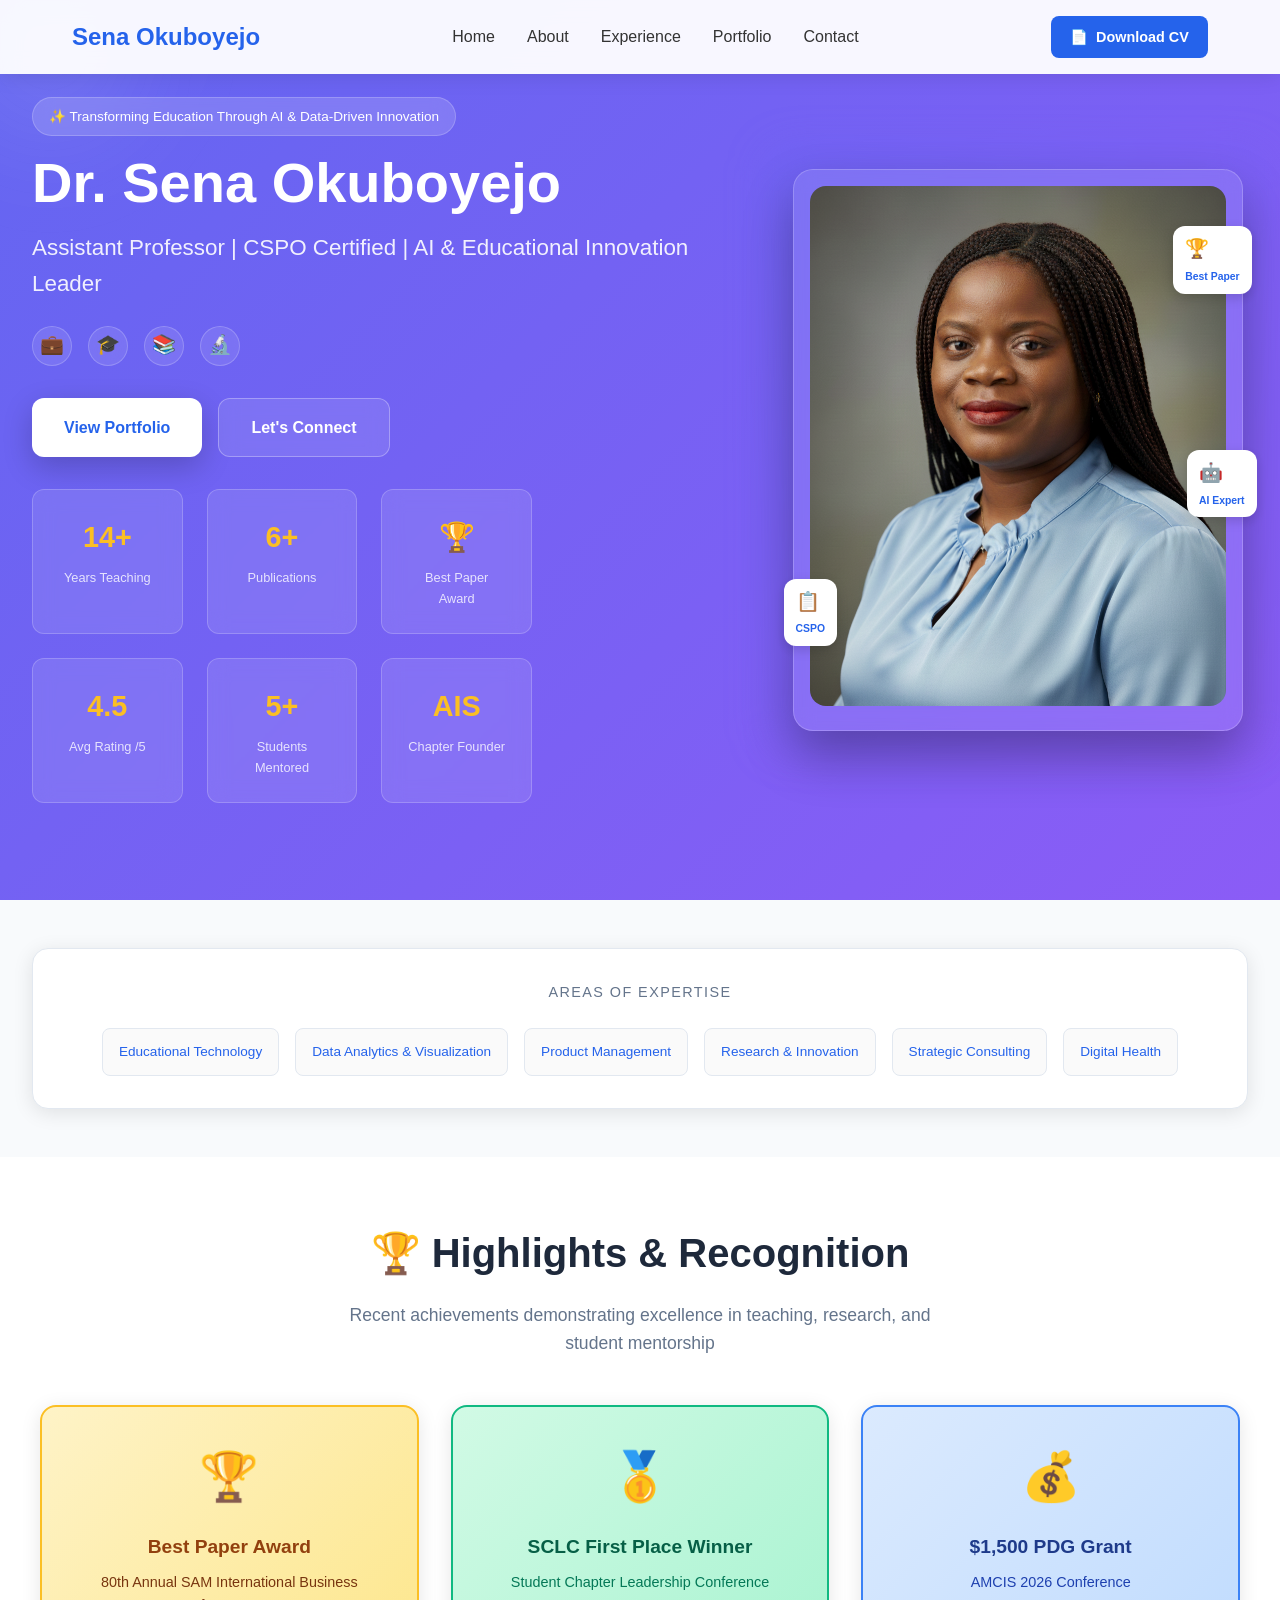
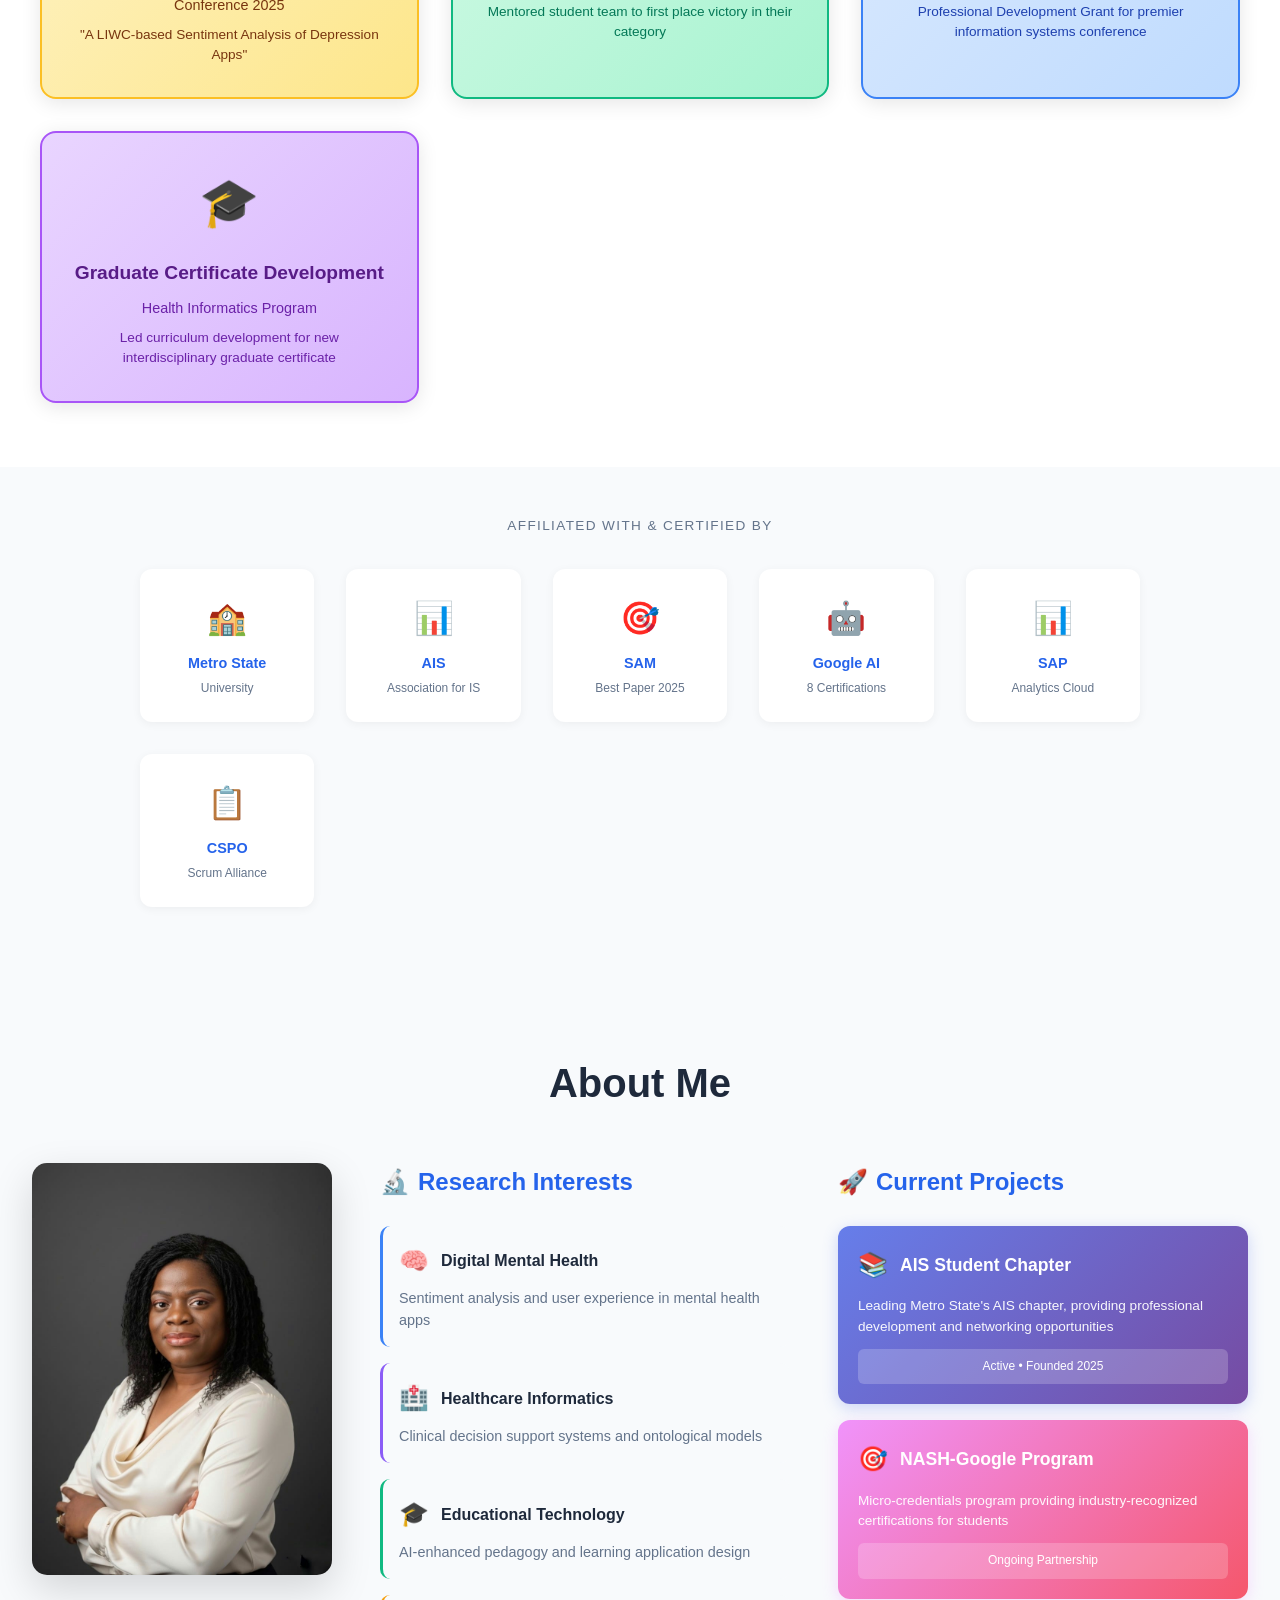
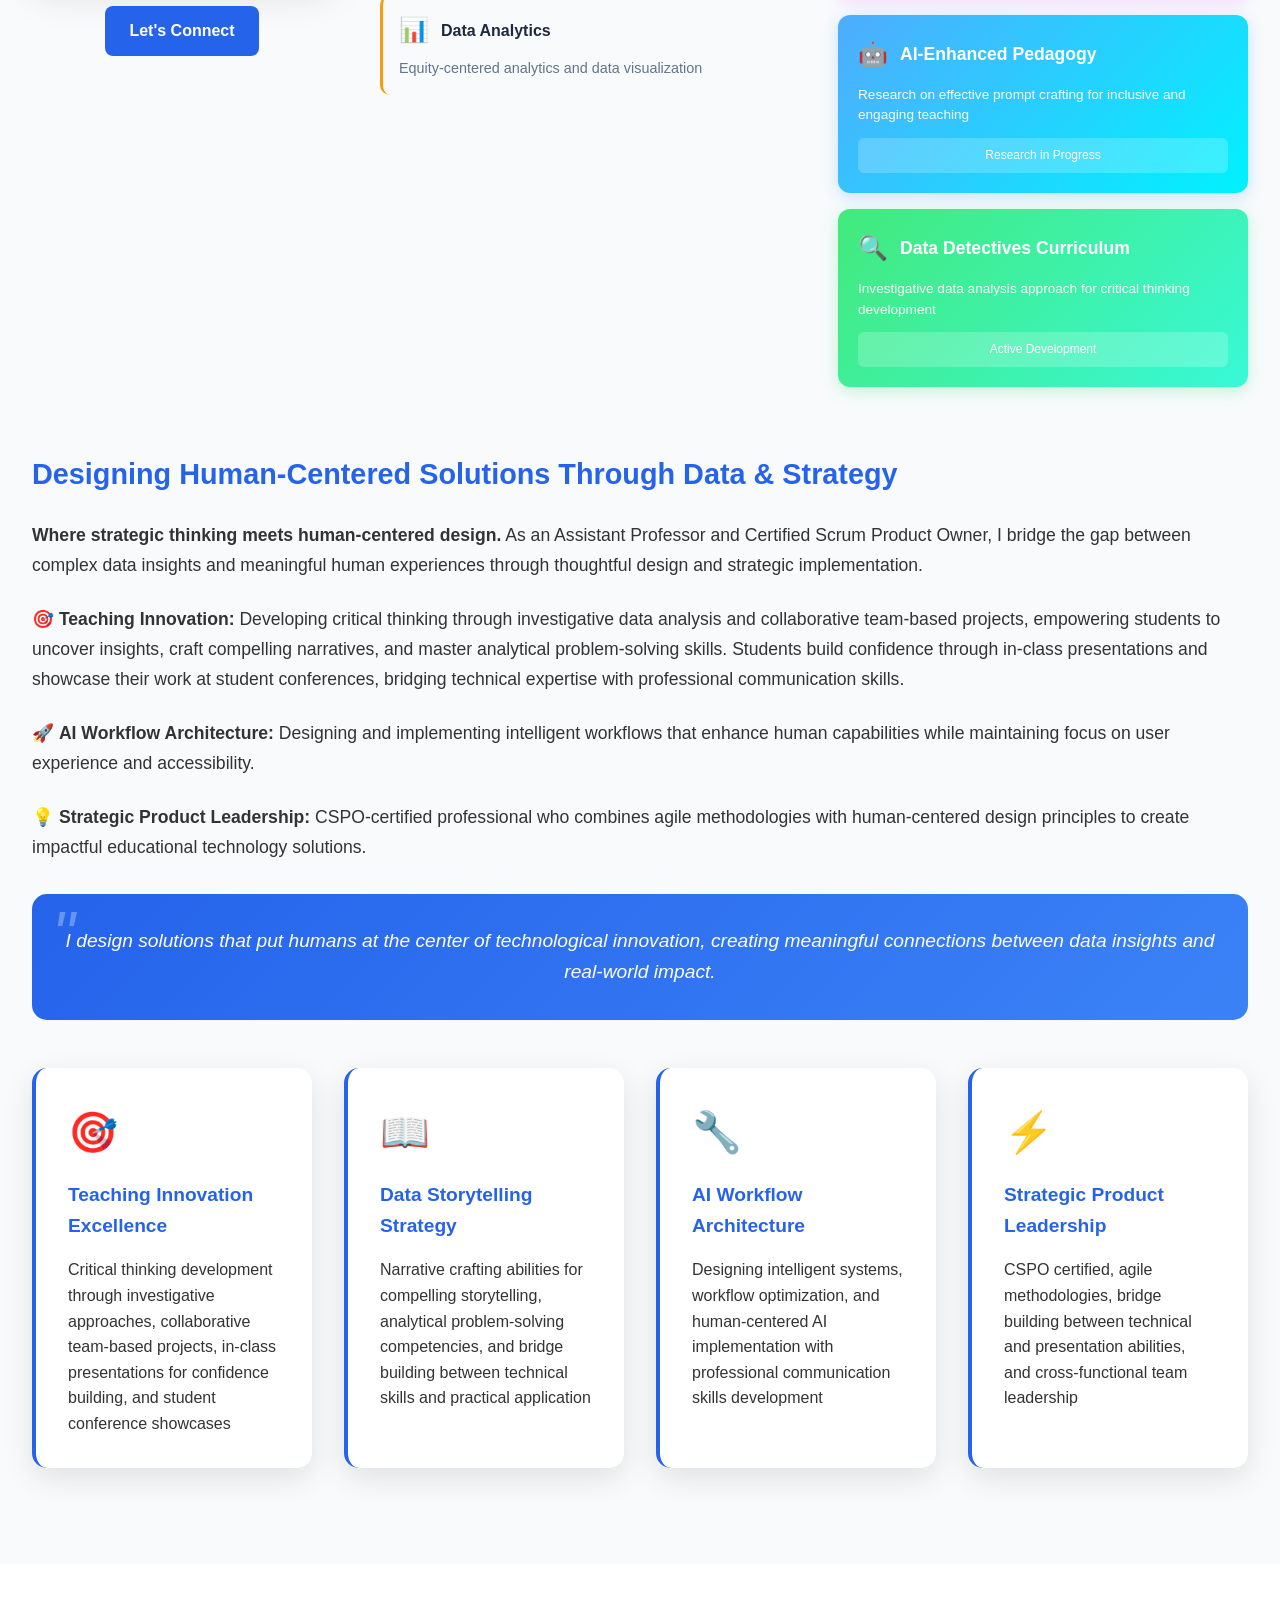
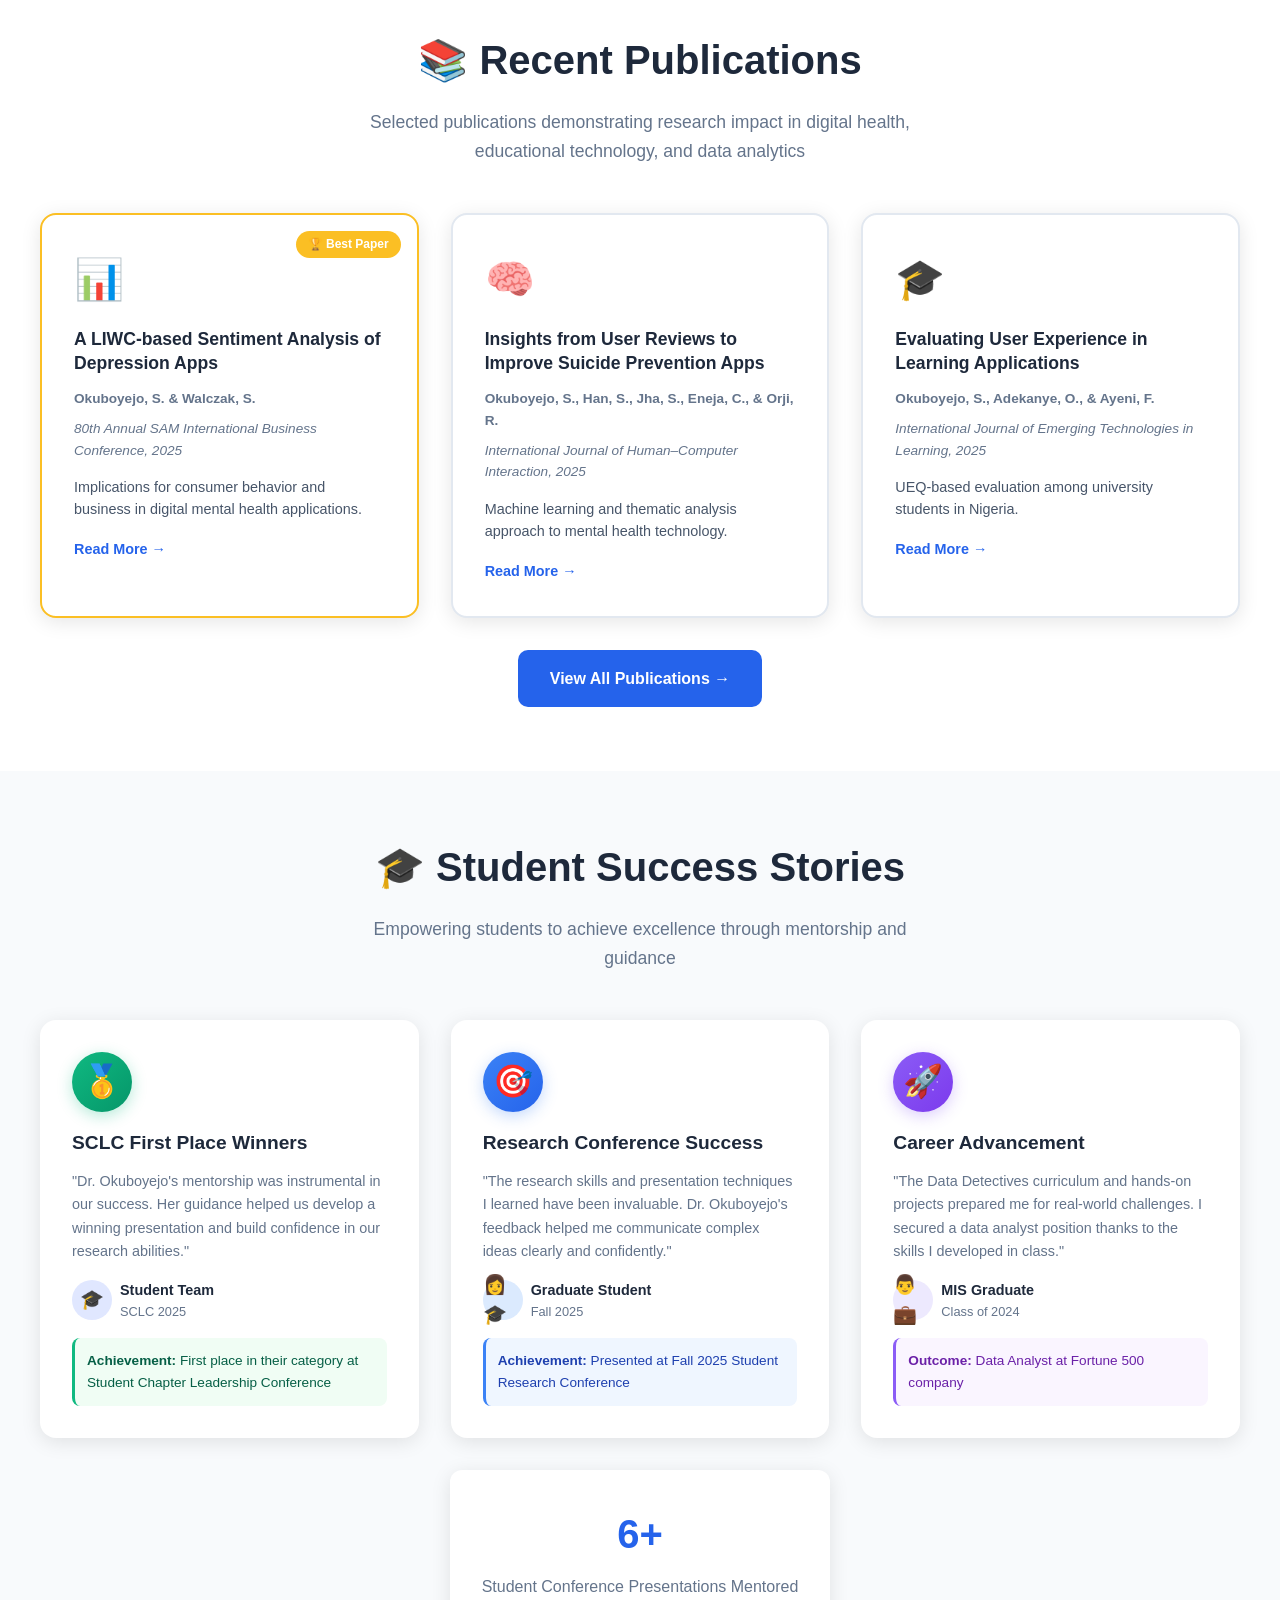
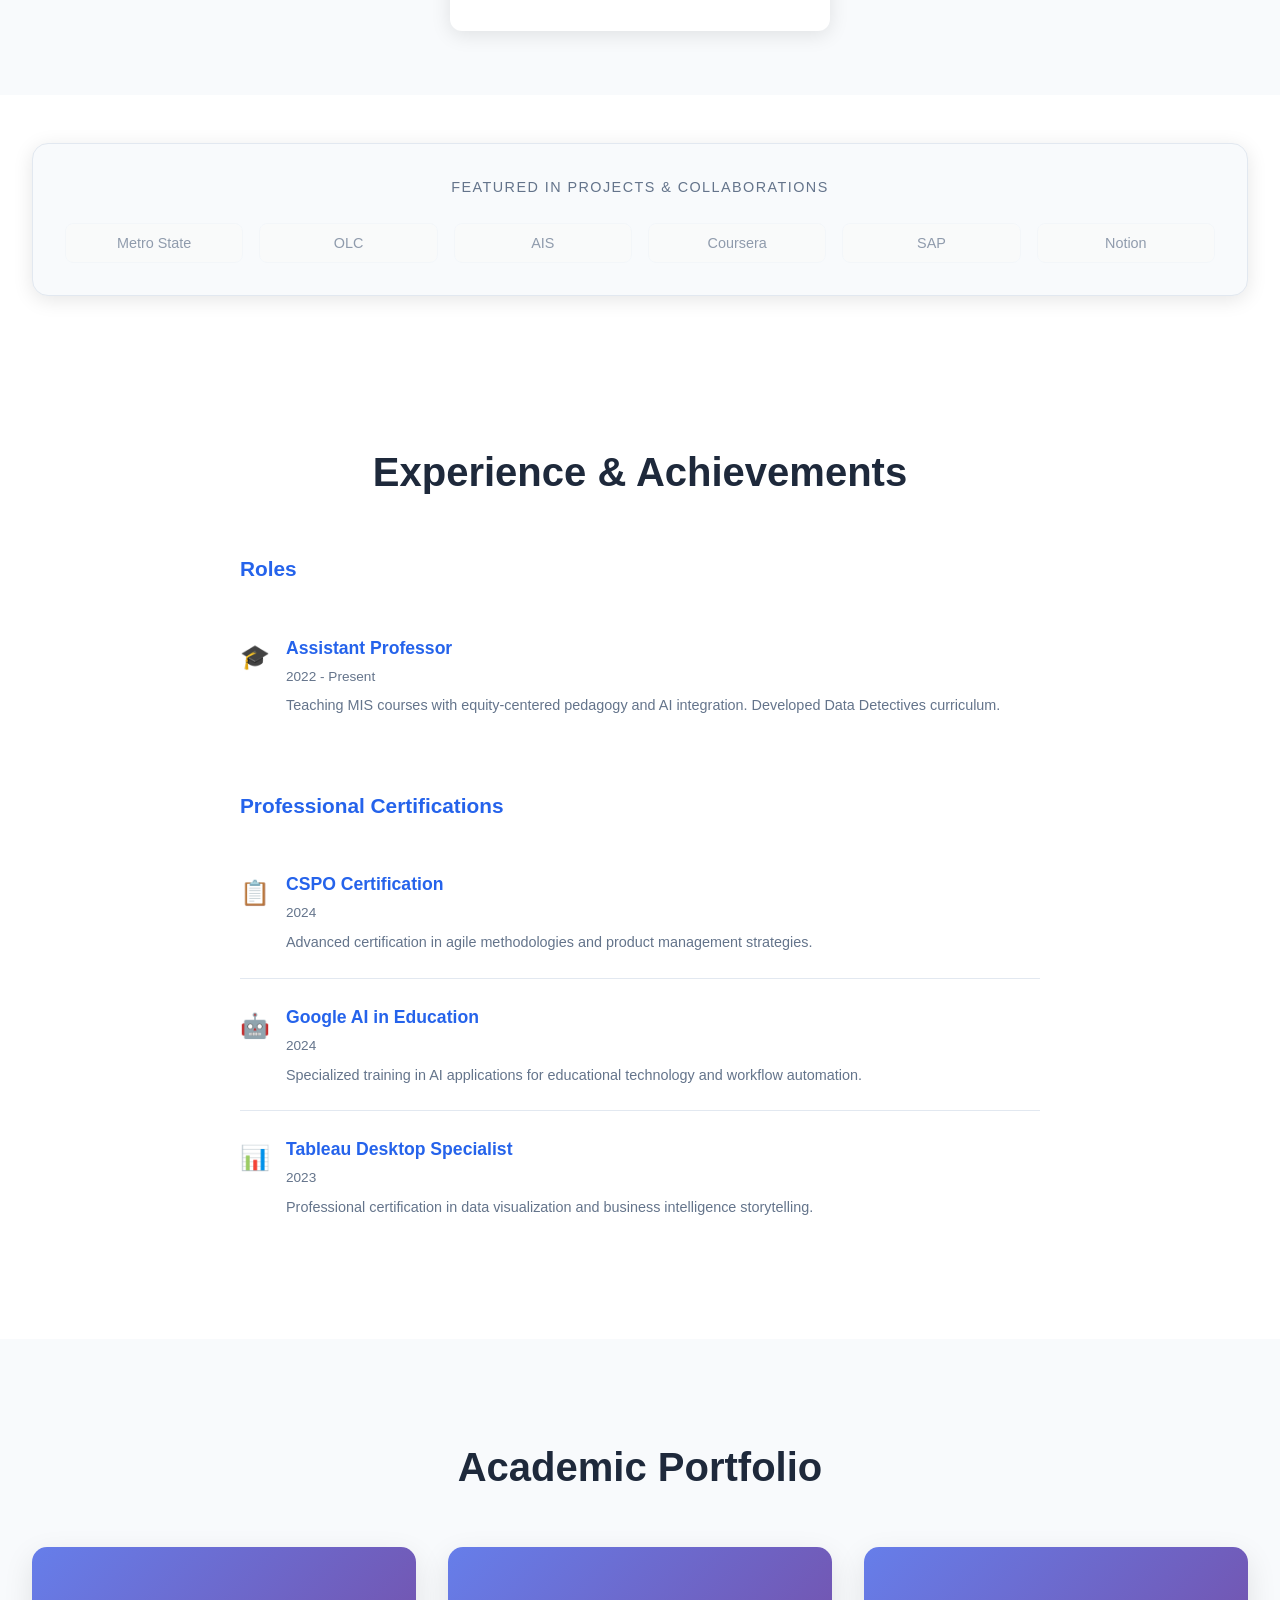
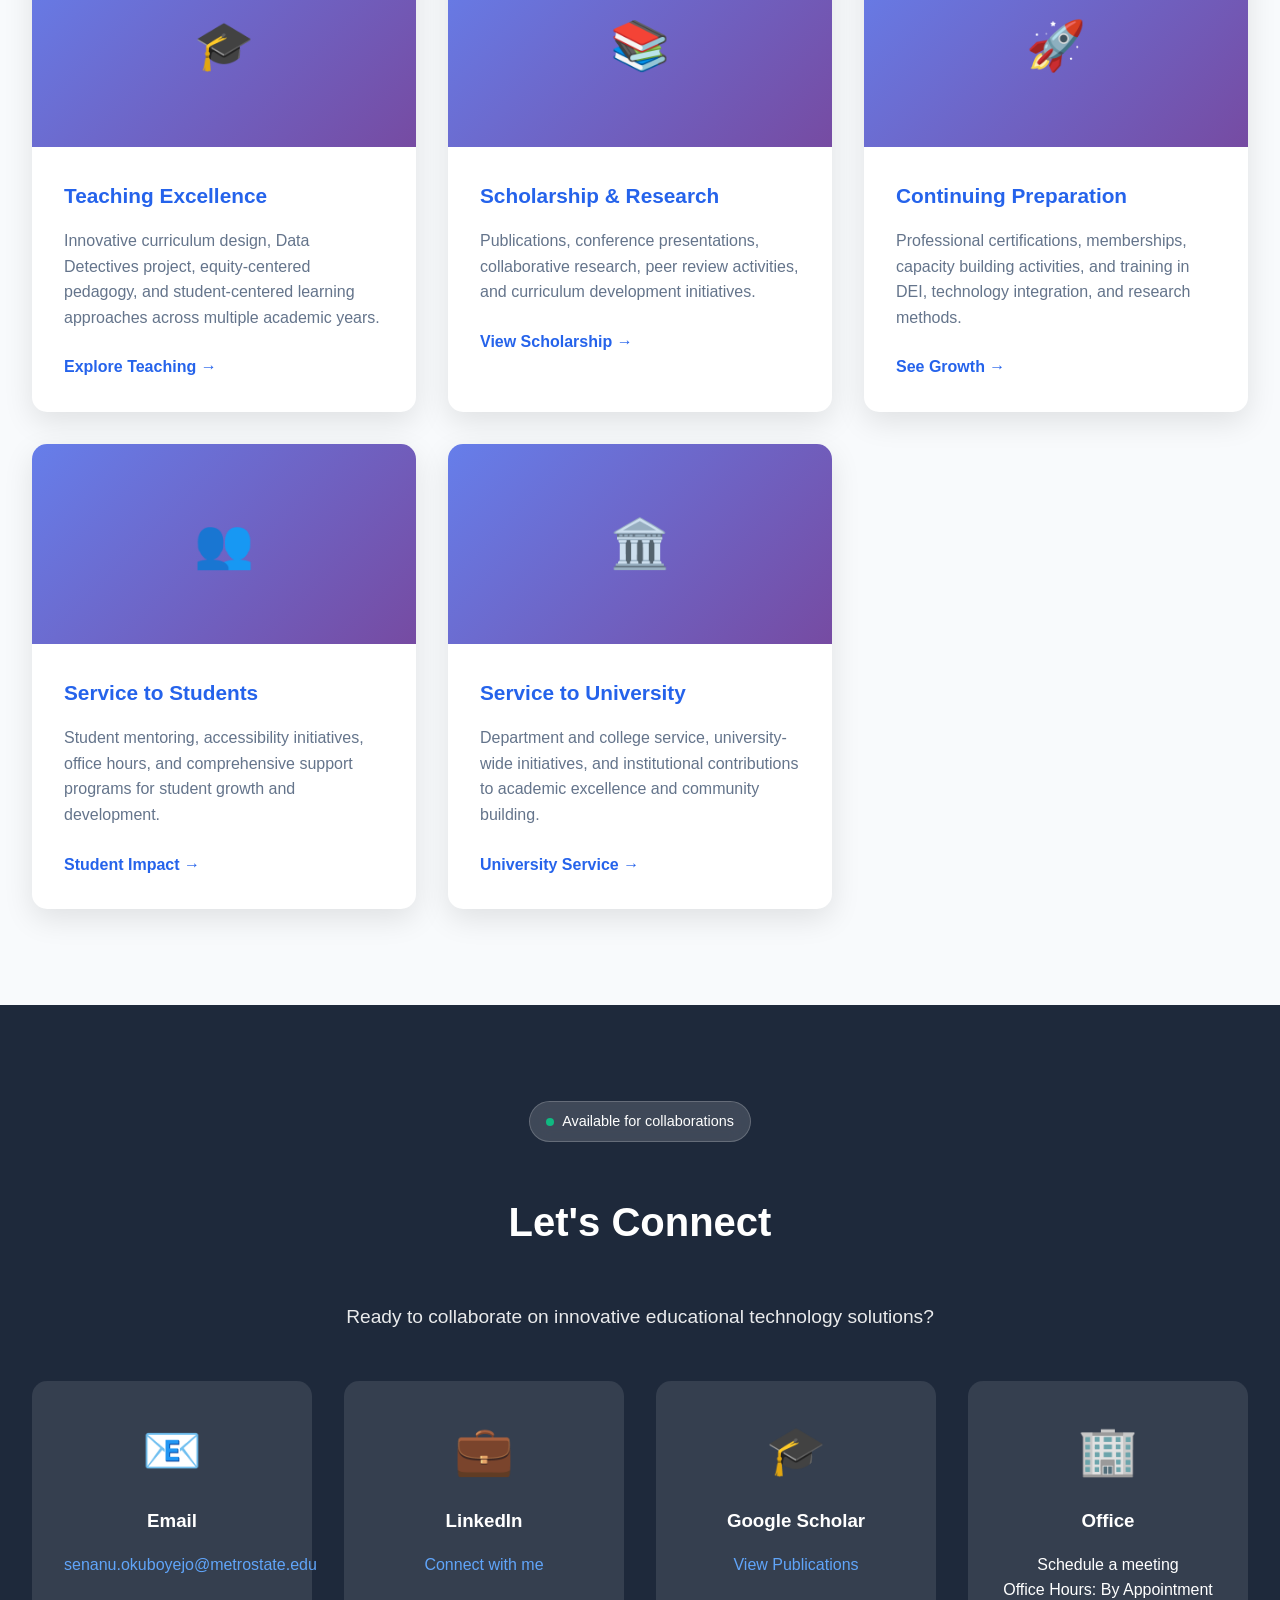
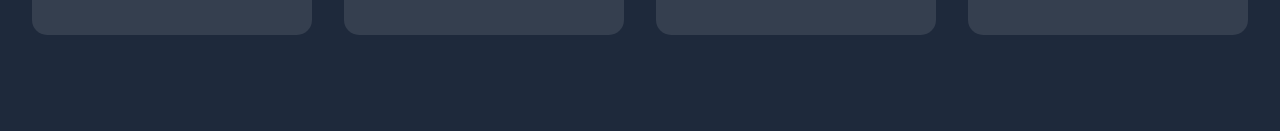
==== commit 4a57df33: "Update Index" ====
--- a/index.html
+++ b/index.html
@@ -12,18 +12,8 @@
     <meta name="twitter:card" content="summary_large_image">
     <meta name="twitter:title" content="Dr. Sena Okuboyejo | AI & Educational Innovation Leader">
     <meta name="twitter:description" content="Transforming education through AI, data-driven innovation, and equity-centered pedagogy.">
+    <link rel="stylesheet" href="styles.css">
     <style>
-        * {
-            margin: 0;
-            padding: 0;
-            box-sizing: border-box;
-        }
-
-        body {
-            font-family: 'Segoe UI', Tahoma, Geneva, Verdana, sans-serif;
-            line-height: 1.6;
-            color: #333;
-        }
 
         .container {
             max-width: 1400px;
@@ -690,62 +680,72 @@
         }
 
         /* Mobile Responsive */
+        /* Additional inline styles for sections not yet in external CSS */
+        .timeline::before {
+            content: '';
+            position: absolute;
+            left: 50%;
+            top: 0;
+            bottom: 0;
+            width: 2px;
+            background: #e2e8f0;
+            transform: translateX(-50%);
+        }
+        
+        .timeline-item {
+            position: relative;
+            margin-bottom: 3rem;
+            width: 50%;
+        }
+        
+        .timeline-item:nth-child(odd) {
+            left: 0;
+            padding-right: 2rem;
+        }
+        
+        .timeline-item:nth-child(even) {
+            left: 50%;
+            padding-left: 2rem;
+        }
+        
+        .timeline-content {
+            background: white;
+            padding: 2rem;
+            border-radius: 15px;
+            box-shadow: 0 10px 30px rgba(0,0,0,0.1);
+            position: relative;
+        }
+        
+        .timeline-item::before {
+            content: '';
+            position: absolute;
+            width: 20px;
+            height: 20px;
+            background: #2563eb;
+            border-radius: 50%;
+            top: 2rem;
+        }
+        
+        .timeline-item:nth-child(odd)::before {
+            right: -10px;
+        }
+        
+        .timeline-item:nth-child(even)::before {
+            left: -10px;
+        }
+        
         @media (max-width: 768px) {
-            .nav-links {
-                display: none;
-            }
-
-            .mobile-menu-btn {
-                display: block;
-            }
-
-            .header-cta {
-                display: none;
-            }
-
-            .hero-content {
-                grid-template-columns: 1fr;
-                text-align: center;
-                gap: 2rem;
-            }
-
-            .hero-text h1 {
-                font-size: 2.5rem;
-            }
-            
-            .hero-text > div:last-child {
-                grid-template-columns: 1fr;
-                max-width: 200px;
-                margin: 0 auto;
-            }
-
-            .about-grid {
-                grid-template-columns: 1fr;
-                text-align: center;
-            }
-
             .timeline::before {
                 left: 20px;
             }
-
             .timeline-item {
                 width: 100%;
                 left: 0 !important;
                 padding-left: 3rem !important;
                 padding-right: 0 !important;
             }
-
             .timeline-item::before {
                 left: 10px !important;
-            }
-
-            .cta-buttons {
-                flex-direction: column;
-                align-items: center;
-            }
-
-            .hero-stats {
-                justify-content: center;
             }
         }
     </style>
@@ -801,17 +801,17 @@
                     </h2>
                     
                     <!-- Social Media Icons -->
-                    <div style="display: flex; gap: 1rem; margin-bottom: 2rem; flex-wrap: wrap;">
-                        <a href="#" style="display: inline-flex; align-items: center; justify-content: center; width: 40px; height: 40px; background: rgba(255, 255, 255, 0.1); backdrop-filter: blur(10px); border: 1px solid rgba(255, 255, 255, 0.2); border-radius: 50%; color: white; text-decoration: none; font-size: 1.2rem; transition: all 0.3s;" onmouseover="this.style.background='rgba(255, 255, 255, 0.2)'; this.style.transform='translateY(-3px)'" onmouseout="this.style.background='rgba(255, 255, 255, 0.1)'; this.style.transform='translateY(0)'" title="LinkedIn">
+                    <div class="social-links">
+                        <a href="https://www.linkedin.com/in/senaokuboyejo" class="social-link" title="LinkedIn" target="_blank">
                             💼
                         </a>
-                        <a href="#" style="display: inline-flex; align-items: center; justify-content: center; width: 40px; height: 40px; background: rgba(255, 255, 255, 0.1); backdrop-filter: blur(10px); border: 1px solid rgba(255, 255, 255, 0.2); border-radius: 50%; color: white; text-decoration: none; font-size: 1.2rem; transition: all 0.3s;" onmouseover="this.style.background='rgba(255, 255, 255, 0.2)'; this.style.transform='translateY(-3px)'" onmouseout="this.style.background='rgba(255, 255, 255, 0.1)'; this.style.transform='translateY(0)'" title="ORCID">
+                        <a href="https://orcid.org/0000-0002-9765-5028" class="social-link" title="ORCID" target="_blank">
                             🎓
                         </a>
-                        <a href="#" style="display: inline-flex; align-items: center; justify-content: center; width: 40px; height: 40px; background: rgba(255, 255, 255, 0.1); backdrop-filter: blur(10px); border: 1px solid rgba(255, 255, 255, 0.2); border-radius: 50%; color: white; text-decoration: none; font-size: 1.2rem; transition: all 0.3s;" onmouseover="this.style.background='rgba(255, 255, 255, 0.2)'; this.style.transform='translateY(-3px)'" onmouseout="this.style.background='rgba(255, 255, 255, 0.1)'; this.style.transform='translateY(0)'" title="Google Scholar">
+                        <a href="https://scholar.google.com/citations?user=zU_gVnEAAAAJ&hl=en" class="social-link" title="Google Scholar" target="_blank">
                             📚
                         </a>
-                        <a href="#" style="display: inline-flex; align-items: center; justify-content: center; width: 40px; height: 40px; background: rgba(255, 255, 255, 0.1); backdrop-filter: blur(10px); border: 1px solid rgba(255, 255, 255, 0.2); border-radius: 50%; color: white; text-decoration: none; font-size: 1.2rem; transition: all 0.3s;" onmouseover="this.style.background='rgba(255, 255, 255, 0.2)'; this.style.transform='translateY(-3px)'" onmouseout="this.style.background='rgba(255, 255, 255, 0.1)'; this.style.transform='translateY(0)'" title="ResearchGate">
+                        <a href="https://www.researchgate.net/profile/Senanu-Okuboyejo" class="social-link" title="ResearchGate" target="_blank">
                             🔬
                         </a>
                     </div>
@@ -826,52 +826,52 @@
                     </div>
                     
                     <!-- Expanded Statistics - 6 Metrics -->
-                    <div style="display: grid; grid-template-columns: repeat(3, 1fr); gap: 0.75rem; max-width: 500px;">
-                        <div style="background: rgba(255, 255, 255, 0.1); backdrop-filter: blur(10px); border: 1px solid rgba(255, 255, 255, 0.2); border-radius: 8px; padding: 0.75rem; text-align: center; transition: all 0.3s;" onmouseover="this.style.transform='translateY(-5px)'; this.style.background='rgba(255, 255, 255, 0.15)'" onmouseout="this.style.transform='translateY(0)'; this.style.background='rgba(255, 255, 255, 0.1)'">
-                            <div class="counter" style="font-size: 1.3rem; font-weight: 800; color: #fbbf24; margin-bottom: 0.25rem;" data-target="17">0</div>
-                            <div style="font-size: 0.7rem; opacity: 0.8;">Years Teaching</div>
-                        </div>
-                        <div style="background: rgba(255, 255, 255, 0.1); backdrop-filter: blur(10px); border: 1px solid rgba(255, 255, 255, 0.2); border-radius: 8px; padding: 0.75rem; text-align: center; transition: all 0.3s;" onmouseover="this.style.transform='translateY(-5px)'; this.style.background='rgba(255, 255, 255, 0.15)'" onmouseout="this.style.transform='translateY(0)'; this.style.background='rgba(255, 255, 255, 0.1)'">
-                            <div class="counter" style="font-size: 1.3rem; font-weight: 800; color: #fbbf24; margin-bottom: 0.25rem;" data-target="7">0</div>
-                            <div style="font-size: 0.7rem; opacity: 0.8;">Publications</div>
-                        </div>
-                        <div style="background: rgba(255, 255, 255, 0.1); backdrop-filter: blur(10px); border: 1px solid rgba(255, 255, 255, 0.2); border-radius: 8px; padding: 0.75rem; text-align: center; transition: all 0.3s;" onmouseover="this.style.transform='translateY(-5px)'; this.style.background='rgba(255, 255, 255, 0.15)'" onmouseout="this.style.transform='translateY(0)'; this.style.background='rgba(255, 255, 255, 0.1)'">
-                            <div style="font-size: 1.3rem; font-weight: 800; color: #10b981; margin-bottom: 0.25rem;">🏆</div>
-                            <div style="font-size: 0.7rem; opacity: 0.8;">Best Paper Award</div>
-                        </div>
-                        <div style="background: rgba(255, 255, 255, 0.1); backdrop-filter: blur(10px); border: 1px solid rgba(255, 255, 255, 0.2); border-radius: 8px; padding: 0.75rem; text-align: center; transition: all 0.3s;" onmouseover="this.style.transform='translateY(-5px)'; this.style.background='rgba(255, 255, 255, 0.15)'" onmouseout="this.style.transform='translateY(0)'; this.style.background='rgba(255, 255, 255, 0.1)'">
-                            <div style="font-size: 1.3rem; font-weight: 800; color: #fbbf24; margin-bottom: 0.25rem;">4.5</div>
-                            <div style="font-size: 0.7rem; opacity: 0.8;">Avg Rating /5</div>
-                        </div>
-                        <div style="background: rgba(255, 255, 255, 0.1); backdrop-filter: blur(10px); border: 1px solid rgba(255, 255, 255, 0.2); border-radius: 8px; padding: 0.75rem; text-align: center; transition: all 0.3s;" onmouseover="this.style.transform='translateY(-5px)'; this.style.background='rgba(255, 255, 255, 0.15)'" onmouseout="this.style.transform='translateY(0)'; this.style.background='rgba(255, 255, 255, 0.1)'">
-                            <div class="counter" style="font-size: 1.3rem; font-weight: 800; color: #fbbf24; margin-bottom: 0.25rem;" data-target="6">0</div>
-                            <div style="font-size: 0.7rem; opacity: 0.8;">Students Mentored</div>
-                        </div>
-                        <div style="background: rgba(255, 255, 255, 0.1); backdrop-filter: blur(10px); border: 1px solid rgba(255, 255, 255, 0.2); border-radius: 8px; padding: 0.75rem; text-align: center; transition: all 0.3s;" onmouseover="this.style.transform='translateY(-5px)'; this.style.background='rgba(255, 255, 255, 0.15)'" onmouseout="this.style.transform='translateY(0)'; this.style.background='rgba(255, 255, 255, 0.1)'">
-                            <div style="font-size: 1.3rem; font-weight: 800; color: #fbbf24; margin-bottom: 0.25rem;">AIS</div>
-                            <div style="font-size: 0.7rem; opacity: 0.8;">Chapter Founder</div>
+                    <div class="hero-stats">
+                        <div class="stat-card">
+                            <div class="counter stat-number" data-target="17">0</div>
+                            <div class="stat-label">Years Teaching</div>
+                        </div>
+                        <div class="stat-card">
+                            <div class="counter stat-number" data-target="7">0</div>
+                            <div class="stat-label">Publications</div>
+                        </div>
+                        <div class="stat-card">
+                            <div class="stat-number">🏆</div>
+                            <div class="stat-label">Best Paper Award</div>
+                        </div>
+                        <div class="stat-card">
+                            <div class="stat-number">4.5</div>
+                            <div class="stat-label">Avg Rating /5</div>
+                        </div>
+                        <div class="stat-card">
+                            <div class="counter stat-number" data-target="6">0</div>
+                            <div class="stat-label">Students Mentored</div>
+                        </div>
+                        <div class="stat-card">
+                            <div class="stat-number">AIS</div>
+                            <div class="stat-label">Chapter Founder</div>
                         </div>
                     </div>
                 </div>
                 
                 <div class="hero-visual">
-                    <div class="profile-container" style="max-width: 450px; margin: 0 auto; position: relative;">
-                        <img src="Sena_Portrait1.PNG" alt="Dr. Sena Okuboyejo - Assistant Professor specializing in AI-enhanced pedagogy and educational technology" class="profile-img" style="aspect-ratio: 1; border-radius: 50%;">
+                    <div class="profile-container">
+                        <img src="Sena_Portrait1.PNG" alt="Dr. Sena Okuboyejo - Assistant Professor specializing in AI-enhanced pedagogy and educational technology" class="profile-img">
                         
                         <!-- Floating Achievement Badges -->
-                        <div style="position: absolute; top: 10%; right: -10px; background: white; border-radius: 12px; padding: 0.5rem 0.75rem; box-shadow: 0 4px 12px rgba(0,0,0,0.15); animation: float 3s ease-in-out infinite;">
-                            <div style="font-size: 1.2rem;">🏆</div>
-                            <div style="font-size: 0.65rem; color: #2563eb; font-weight: 600; margin-top: 0.25rem;">Best Paper</div>
+                        <div class="floating-badge badge-1">
+                            <div class="badge-icon">🏆</div>
+                            <div class="badge-text">Best Paper</div>
                         </div>
                         
-                        <div style="position: absolute; bottom: 15%; left: -10px; background: white; border-radius: 12px; padding: 0.5rem 0.75rem; box-shadow: 0 4px 12px rgba(0,0,0,0.15); animation: float 3s ease-in-out infinite; animation-delay: 1s;">
-                            <div style="font-size: 1.2rem;">📋</div>
-                            <div style="font-size: 0.65rem; color: #2563eb; font-weight: 600; margin-top: 0.25rem;">CSPO</div>
+                        <div class="floating-badge badge-2">
+                            <div class="badge-icon">📋</div>
+                            <div class="badge-text">CSPO</div>
                         </div>
                         
-                        <div style="position: absolute; top: 50%; right: -15px; background: white; border-radius: 12px; padding: 0.5rem 0.75rem; box-shadow: 0 4px 12px rgba(0,0,0,0.15); animation: float 3s ease-in-out infinite; animation-delay: 2s;">
-                            <div style="font-size: 1.2rem;">🤖</div>
-                            <div style="font-size: 0.65rem; color: #2563eb; font-weight: 600; margin-top: 0.25rem;">AI Expert</div>
+                        <div class="floating-badge badge-3">
+                            <div class="badge-icon">🤖</div>
+                            <div class="badge-text">AI Expert</div>
                         </div>
                     </div>
                 </div>
@@ -1386,7 +1386,7 @@
                 <div class="contact-item">
                     <div class="contact-icon">💼</div>
                     <h3>LinkedIn</h3>
-                    <a href="www.linkedin.com/in/senaokuboyejo" target="_blank">Connect with me</a>
+                    <a href="https://www.linkedin.com/in/senaokuboyejo" target="_blank">Connect with me</a>
                 </div>
                 <div class="contact-item">
                     <div class="contact-icon">🎓</div>
@@ -1402,68 +1402,6 @@
         </div>
     </section>
 
-    <script>
-        // Mobile menu toggle
-        function toggleMobileMenu() {
-            const mobileMenu = document.getElementById('mobileMenu');
-            mobileMenu.classList.toggle('active');
-        }
-
-        // Counter animation
-        function animateCounters() {
-            const counters = document.querySelectorAll('.counter');
-            counters.forEach(counter => {
-                const target = parseInt(counter.getAttribute('data-target'));
-                const duration = 2000;
-                const increment = target / (duration / 16);
-                let current = 0;
-                
-                const updateCounter = () => {
-                    current += increment;
-                    if (current < target) {
-                        counter.textContent = Math.floor(current) + '+';
-                        requestAnimationFrame(updateCounter);
-                    } else {
-                        counter.textContent = target + '+';
-                    }
-                };
-                
-                updateCounter();
-            });
-        }
-
-        // Trigger counter animation when page loads
-        window.addEventListener('load', () => {
-            setTimeout(animateCounters, 500);
-        });
-
-        // Smooth scrolling for navigation links
-        document.querySelectorAll('a[href^="#"]').forEach(anchor => {
-            anchor.addEventListener('click', function (e) {
-                e.preventDefault();
-                const target = document.querySelector(this.getAttribute('href'));
-                if (target) {
-                    target.scrollIntoView({
-                        behavior: 'smooth'
-                    });
-                    // Close mobile menu if open
-                    const mobileMenu = document.getElementById('mobileMenu');
-                    if (mobileMenu.classList.contains('active')) {
-                        mobileMenu.classList.remove('active');
-                    }
-                }
-            });
-        });
-
-        // Header background on scroll
-        window.addEventListener('scroll', function() {
-            const header = document.querySelector('header');
-            if (window.scrollY > 100) {
-                header.style.background = 'rgba(255, 255, 255, 0.98)';
-            } else {
-                header.style.background = 'rgba(255, 255, 255, 0.95)';
-            }
-        });
-    </script>
+    <script src="script.js"></script>
 </body>
 </html>
--- a/styles.css
+++ b/styles.css
@@ -0,0 +1,683 @@
+/* CSS Variables for consistent theming */
+:root {
+    --primary-color: #2563eb;
+    --primary-dark: #1d4ed8;
+    --secondary-color: #8b5cf6;
+    --accent-color: #fbbf24;
+    --success-color: #10b981;
+    --text-dark: #1e293b;
+    --text-medium: #475569;
+    --text-light: #64748b;
+    --bg-light: #f8fafc;
+    --bg-white: #ffffff;
+    --border-color: #e2e8f0;
+    --shadow-sm: 0 2px 10px rgba(0,0,0,0.05);
+    --shadow-md: 0 4px 20px rgba(0,0,0,0.1);
+    --shadow-lg: 0 10px 30px rgba(0,0,0,0.15);
+    --transition: all 0.3s ease;
+}
+
+* {
+    margin: 0;
+    padding: 0;
+    box-sizing: border-box;
+}
+
+body {
+    font-family: 'Segoe UI', Tahoma, Geneva, Verdana, sans-serif;
+    line-height: 1.6;
+    color: #333;
+}
+
+.container {
+    max-width: 1400px;
+    margin: 0 auto;
+    padding: 0 2rem;
+}
+
+/* Header */
+header {
+    position: fixed;
+    top: 0;
+    width: 100%;
+    background: rgba(255, 255, 255, 0.95);
+    backdrop-filter: blur(10px);
+    z-index: 1000;
+    padding: 1rem 0;
+    box-shadow: var(--shadow-md);
+    transition: var(--transition);
+}
+
+header.scrolled {
+    background: rgba(255, 255, 255, 0.98);
+}
+
+nav {
+    display: flex;
+    justify-content: space-between;
+    align-items: center;
+    max-width: 1200px;
+    margin: 0 auto;
+    padding: 0 2rem;
+}
+
+.logo {
+    font-size: 1.5rem;
+    font-weight: bold;
+    color: var(--primary-color);
+}
+
+.nav-links {
+    display: flex;
+    list-style: none;
+    gap: 2rem;
+}
+
+.nav-links a {
+    text-decoration: none;
+    color: #333;
+    font-weight: 500;
+    transition: color 0.3s;
+}
+
+.nav-links a:hover {
+    color: var(--primary-color);
+}
+
+/* Mobile Menu */
+.mobile-menu-btn {
+    display: none;
+    background: none;
+    border: none;
+    font-size: 1.5rem;
+    color: #333;
+    cursor: pointer;
+    padding: 0.5rem;
+}
+
+.mobile-menu {
+    display: none;
+    position: fixed;
+    top: 70px;
+    left: 0;
+    right: 0;
+    background: white;
+    box-shadow: var(--shadow-md);
+    z-index: 999;
+    padding: 1rem 0;
+}
+
+.mobile-menu.active {
+    display: block;
+}
+
+.mobile-menu ul {
+    list-style: none;
+    padding: 0;
+}
+
+.mobile-menu li {
+    padding: 0;
+}
+
+.mobile-menu a {
+    display: block;
+    padding: 1rem 2rem;
+    color: #333;
+    text-decoration: none;
+    font-weight: 500;
+    border-bottom: 1px solid #f1f5f9;
+}
+
+.mobile-menu a:hover {
+    background: #f8fafc;
+    color: var(--primary-color);
+}
+
+.header-cta {
+    display: inline-flex;
+    align-items: center;
+    gap: 0.5rem;
+    padding: 0.6rem 1.2rem;
+    background: var(--primary-color);
+    color: white;
+    text-decoration: none;
+    border-radius: 8px;
+    font-weight: 600;
+    font-size: 0.9rem;
+    transition: var(--transition);
+}
+
+.header-cta:hover {
+    background: var(--primary-dark);
+    transform: translateY(-2px);
+    box-shadow: 0 4px 12px rgba(37, 99, 235, 0.3);
+}
+
+/* Hero Section */
+.hero {
+    min-height: 100vh;
+    background: linear-gradient(135deg, #6366f1 0%, #8b5cf6 100%);
+    display: flex;
+    align-items: center;
+    color: white;
+    position: relative;
+    overflow: hidden;
+}
+
+.hero::after {
+    content: '';
+    position: absolute;
+    top: -100px;
+    left: -100px;
+    width: 300px;
+    height: 300px;
+    background: radial-gradient(circle, rgba(255,255,255,0.1) 0%, transparent 70%);
+    border-radius: 50%;
+    filter: blur(40px);
+}
+
+.hero-content {
+    display: grid;
+    grid-template-columns: 1.2fr 0.8fr;
+    gap: 4rem;
+    align-items: center;
+    position: relative;
+    z-index: 2;
+}
+
+.hero-text {
+    text-align: left;
+}
+
+.status-badge {
+    display: inline-flex;
+    align-items: center;
+    gap: 0.5rem;
+    background: rgba(255, 255, 255, 0.15);
+    backdrop-filter: blur(10px);
+    border: 1px solid rgba(255, 255, 255, 0.2);
+    border-radius: 50px;
+    padding: 0.5rem 1rem;
+    font-size: 0.8rem;
+    margin-bottom: 2rem;
+    animation: pulse-glow 2s infinite;
+}
+
+.status-dot {
+    width: 8px;
+    height: 8px;
+    background: var(--success-color);
+    border-radius: 50%;
+    animation: pulse 2s infinite;
+}
+
+@keyframes pulse {
+    0%, 100% { opacity: 1; }
+    50% { opacity: 0.5; }
+}
+
+@keyframes pulse-glow {
+    0%, 100% { box-shadow: 0 0 20px rgba(255,255,255,0.1); }
+    50% { box-shadow: 0 0 30px rgba(255,255,255,0.2); }
+}
+
+@keyframes float {
+    0%, 100% { transform: translateY(0px); }
+    50% { transform: translateY(-10px); }
+}
+
+@keyframes fadeIn {
+    from { opacity: 0; transform: translateY(-10px); }
+    to { opacity: 1; transform: translateY(0); }
+}
+
+.hero-text h1 {
+    font-size: 3rem;
+    font-weight: 800;
+    margin-bottom: 1rem;
+    line-height: 1.1;
+}
+
+.gradient-text {
+    background: linear-gradient(135deg, #fbbf24, #f59e0b);
+    -webkit-background-clip: text;
+    -webkit-text-fill-color: transparent;
+    background-clip: text;
+}
+
+.subtitle {
+    font-size: 1.2rem;
+    margin-bottom: 1.5rem;
+    opacity: 0.9;
+    font-weight: 300;
+}
+
+.hero-description {
+    font-size: 1.1rem;
+    margin-bottom: 2rem;
+    opacity: 0.9;
+    line-height: 1.7;
+    max-width: 600px;
+}
+
+.social-links {
+    display: flex;
+    gap: 1rem;
+    margin-bottom: 2rem;
+    flex-wrap: wrap;
+}
+
+.social-link {
+    display: inline-flex;
+    align-items: center;
+    justify-content: center;
+    width: 40px;
+    height: 40px;
+    background: rgba(255, 255, 255, 0.1);
+    backdrop-filter: blur(10px);
+    border: 1px solid rgba(255, 255, 255, 0.2);
+    border-radius: 50%;
+    color: white;
+    text-decoration: none;
+    font-size: 1.2rem;
+    transition: var(--transition);
+}
+
+.social-link:hover {
+    background: rgba(255, 255, 255, 0.2);
+    transform: translateY(-3px);
+}
+
+.cta-buttons {
+    display: flex;
+    gap: 1rem;
+    margin-bottom: 2rem;
+    flex-wrap: wrap;
+}
+
+.btn {
+    padding: 1rem 2rem;
+    border-radius: 12px;
+    text-decoration: none;
+    font-weight: 600;
+    transition: var(--transition);
+    display: inline-flex;
+    align-items: center;
+    gap: 0.5rem;
+}
+
+.btn-primary {
+    background: white;
+    color: var(--primary-color);
+    box-shadow: 0 10px 30px rgba(0,0,0,0.2);
+}
+
+.btn-primary:hover {
+    transform: translateY(-2px);
+    box-shadow: 0 15px 40px rgba(0,0,0,0.3);
+}
+
+.btn-secondary {
+    background: rgba(255, 255, 255, 0.1);
+    color: white;
+    border: 1px solid rgba(255, 255, 255, 0.3);
+    backdrop-filter: blur(10px);
+}
+
+.btn-secondary:hover {
+    background: rgba(255, 255, 255, 0.2);
+    transform: translateY(-2px);
+}
+
+.hero-stats {
+    display: grid;
+    grid-template-columns: repeat(3, 1fr);
+    gap: 0.75rem;
+    max-width: 500px;
+}
+
+.stat-card {
+    background: rgba(255, 255, 255, 0.1);
+    backdrop-filter: blur(10px);
+    border: 1px solid rgba(255, 255, 255, 0.2);
+    border-radius: 8px;
+    padding: 0.75rem;
+    text-align: center;
+    transition: var(--transition);
+}
+
+.stat-card:hover {
+    transform: translateY(-5px);
+    background: rgba(255, 255, 255, 0.15);
+}
+
+.stat-number {
+    font-size: 1.3rem;
+    font-weight: 800;
+    display: block;
+    color: var(--accent-color);
+    margin-bottom: 0.25rem;
+}
+
+.stat-label {
+    font-size: 0.7rem;
+    opacity: 0.8;
+}
+
+.hero-visual {
+    position: relative;
+}
+
+.hero-visual::before {
+    content: '';
+    position: absolute;
+    inset: -20px;
+    background: linear-gradient(135deg, rgba(99, 102, 241, 0.3), rgba(139, 92, 246, 0.2));
+    border-radius: 24px;
+    filter: blur(20px);
+    z-index: -1;
+}
+
+.profile-container {
+    background: rgba(255, 255, 255, 0.1);
+    backdrop-filter: blur(10px);
+    border: 1px solid rgba(255, 255, 255, 0.2);
+    border-radius: 20px;
+    padding: 1rem;
+    box-shadow: 0 25px 50px rgba(0,0,0,0.3);
+    max-width: 450px;
+    margin: 0 auto;
+    position: relative;
+}
+
+.profile-img {
+    width: 100%;
+    border-radius: 50%;
+    aspect-ratio: 1;
+    object-fit: cover;
+}
+
+.floating-badge {
+    position: absolute;
+    background: white;
+    border-radius: 12px;
+    padding: 0.5rem 0.75rem;
+    box-shadow: 0 4px 12px rgba(0,0,0,0.15);
+    animation: float 3s ease-in-out infinite;
+}
+
+.floating-badge.badge-1 {
+    top: 10%;
+    right: -10px;
+}
+
+.floating-badge.badge-2 {
+    bottom: 15%;
+    left: -10px;
+    animation-delay: 1s;
+}
+
+.floating-badge.badge-3 {
+    top: 50%;
+    right: -15px;
+    animation-delay: 2s;
+}
+
+.badge-icon {
+    font-size: 1.2rem;
+}
+
+.badge-text {
+    font-size: 0.65rem;
+    color: var(--primary-color);
+    font-weight: 600;
+    margin-top: 0.25rem;
+}
+
+/* Section Styles */
+.section-title {
+    font-size: 2.5rem;
+    text-align: center;
+    margin-bottom: 3rem;
+    color: var(--text-dark);
+}
+
+.about {
+    padding: 6rem 0;
+    background: var(--bg-light);
+}
+
+.about-grid {
+    display: grid;
+    grid-template-columns: 300px 1fr 1fr;
+    gap: 3rem;
+    align-items: start;
+    margin-bottom: 4rem;
+}
+
+.about-image img {
+    width: 100%;
+    border-radius: 15px;
+    box-shadow: var(--shadow-lg);
+}
+
+.about-text h3 {
+    font-size: 1.8rem;
+    color: var(--primary-color);
+    margin-bottom: 1.5rem;
+}
+
+.about-text p {
+    margin-bottom: 1.5rem;
+    font-size: 1.1rem;
+    line-height: 1.7;
+}
+
+.highlight-quote {
+    background: linear-gradient(135deg, var(--primary-color), #3b82f6);
+    color: white;
+    padding: 2rem;
+    border-radius: 15px;
+    font-style: italic;
+    font-size: 1.2rem;
+    text-align: center;
+    margin: 2rem 0;
+    position: relative;
+}
+
+.highlight-quote::before {
+    content: '"';
+    font-size: 4rem;
+    position: absolute;
+    top: -10px;
+    left: 20px;
+    opacity: 0.3;
+}
+
+/* Skills Grid */
+.skills-grid {
+    display: grid;
+    grid-template-columns: repeat(auto-fit, minmax(280px, 1fr));
+    gap: 2rem;
+    margin-top: 3rem;
+}
+
+.skill-card {
+    background: white;
+    padding: 2rem;
+    border-radius: 15px;
+    box-shadow: var(--shadow-md);
+    transition: transform 0.3s;
+    border-left: 4px solid var(--primary-color);
+}
+
+.skill-card:hover {
+    transform: translateY(-5px);
+}
+
+.skill-icon {
+    font-size: 2.5rem;
+    margin-bottom: 1rem;
+}
+
+.skill-card h4 {
+    color: var(--primary-color);
+    margin-bottom: 1rem;
+    font-size: 1.2rem;
+}
+
+/* Experience Section */
+.experience {
+    padding: 6rem 0;
+    background: white;
+}
+
+/* Portfolio Section */
+.portfolio {
+    padding: 6rem 0;
+    background: var(--bg-light);
+}
+
+.portfolio-grid {
+    display: grid;
+    grid-template-columns: repeat(auto-fit, minmax(350px, 1fr));
+    gap: 2rem;
+    margin-top: 3rem;
+}
+
+.portfolio-card {
+    background: white;
+    border-radius: 15px;
+    overflow: hidden;
+    box-shadow: var(--shadow-md);
+    transition: var(--transition);
+}
+
+.portfolio-card:hover {
+    transform: translateY(-10px);
+    box-shadow: 0 20px 50px rgba(0,0,0,0.15);
+}
+
+.portfolio-header {
+    height: 200px;
+    background: linear-gradient(135deg, #667eea, #764ba2);
+    display: flex;
+    align-items: center;
+    justify-content: center;
+    color: white;
+    font-size: 3rem;
+}
+
+.portfolio-content {
+    padding: 2rem;
+}
+
+.portfolio-content h3 {
+    color: var(--primary-color);
+    margin-bottom: 1rem;
+    font-size: 1.3rem;
+}
+
+.portfolio-content p {
+    color: var(--text-light);
+    margin-bottom: 1.5rem;
+    line-height: 1.6;
+}
+
+.portfolio-link {
+    display: inline-block;
+    color: var(--primary-color);
+    text-decoration: none;
+    font-weight: 600;
+    transition: color 0.3s;
+}
+
+.portfolio-link:hover {
+    color: var(--primary-dark);
+}
+
+/* Contact Section */
+.contact {
+    padding: 6rem 0;
+    background: #1e293b;
+    color: white;
+}
+
+.contact .section-title {
+    color: white;
+}
+
+.contact-grid {
+    display: grid;
+    grid-template-columns: repeat(auto-fit, minmax(250px, 1fr));
+    gap: 2rem;
+    margin-top: 3rem;
+}
+
+.contact-item {
+    text-align: center;
+    padding: 2rem;
+    background: rgba(255,255,255,0.1);
+    border-radius: 15px;
+    transition: background 0.3s;
+}
+
+.contact-item:hover {
+    background: rgba(255,255,255,0.15);
+}
+
+.contact-icon {
+    font-size: 3rem;
+    margin-bottom: 1rem;
+}
+
+.contact-item h3 {
+    margin-bottom: 1rem;
+}
+
+.contact-item a {
+    color: #60a5fa;
+    text-decoration: none;
+}
+
+/* Mobile Responsive */
+@media (max-width: 768px) {
+    .nav-links {
+        display: none;
+    }
+
+    .mobile-menu-btn {
+        display: block;
+    }
+
+    .header-cta {
+        display: none;
+    }
+
+    .hero-content {
+        grid-template-columns: 1fr;
+        text-align: center;
+        gap: 2rem;
+    }
+
+    .hero-text h1 {
+        font-size: 2.5rem;
+    }
+
+    .hero-stats {
+        grid-template-columns: 1fr;
+        max-width: 200px;
+        margin: 0 auto;
+    }
+
+    .about-grid {
+        grid-template-columns: 1fr;
+        text-align: center;
+    }
+
+    .cta-buttons {
+        flex-direction: column;
+        align-items: center;
+    }
+}
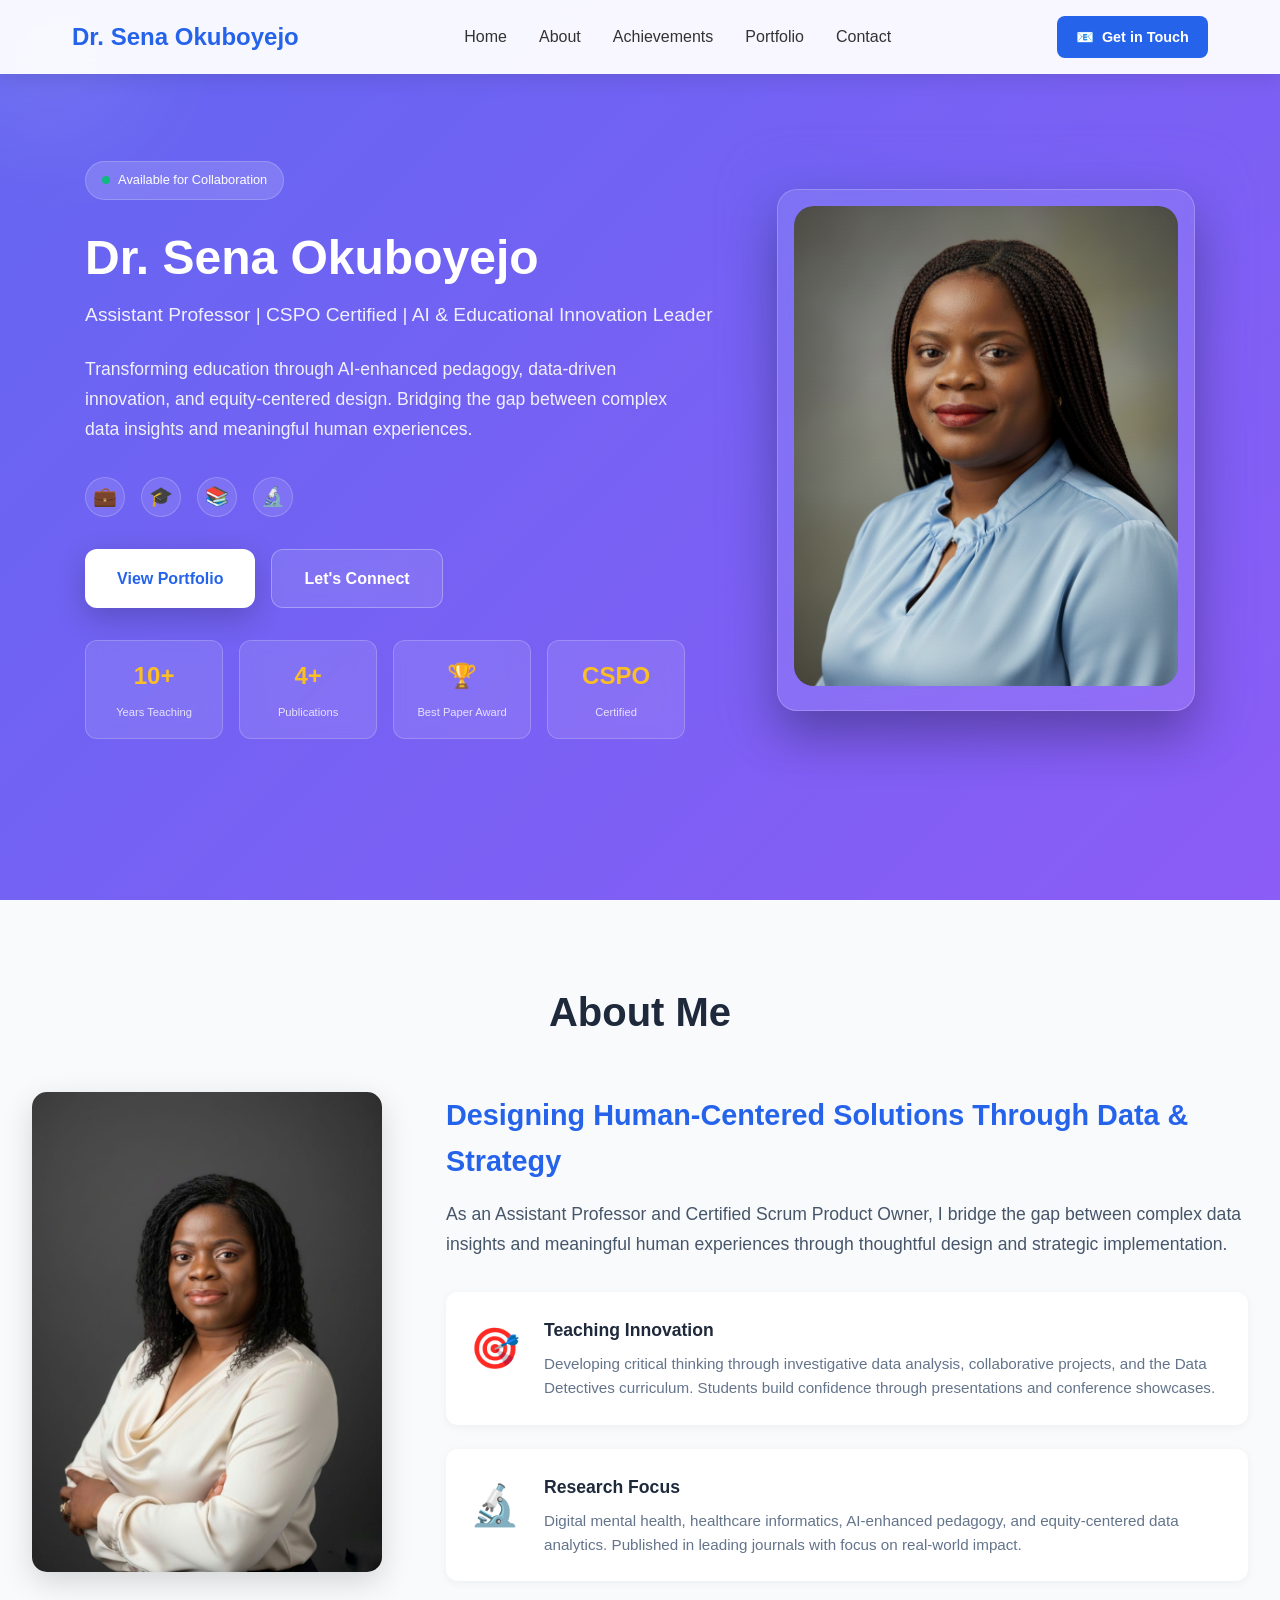
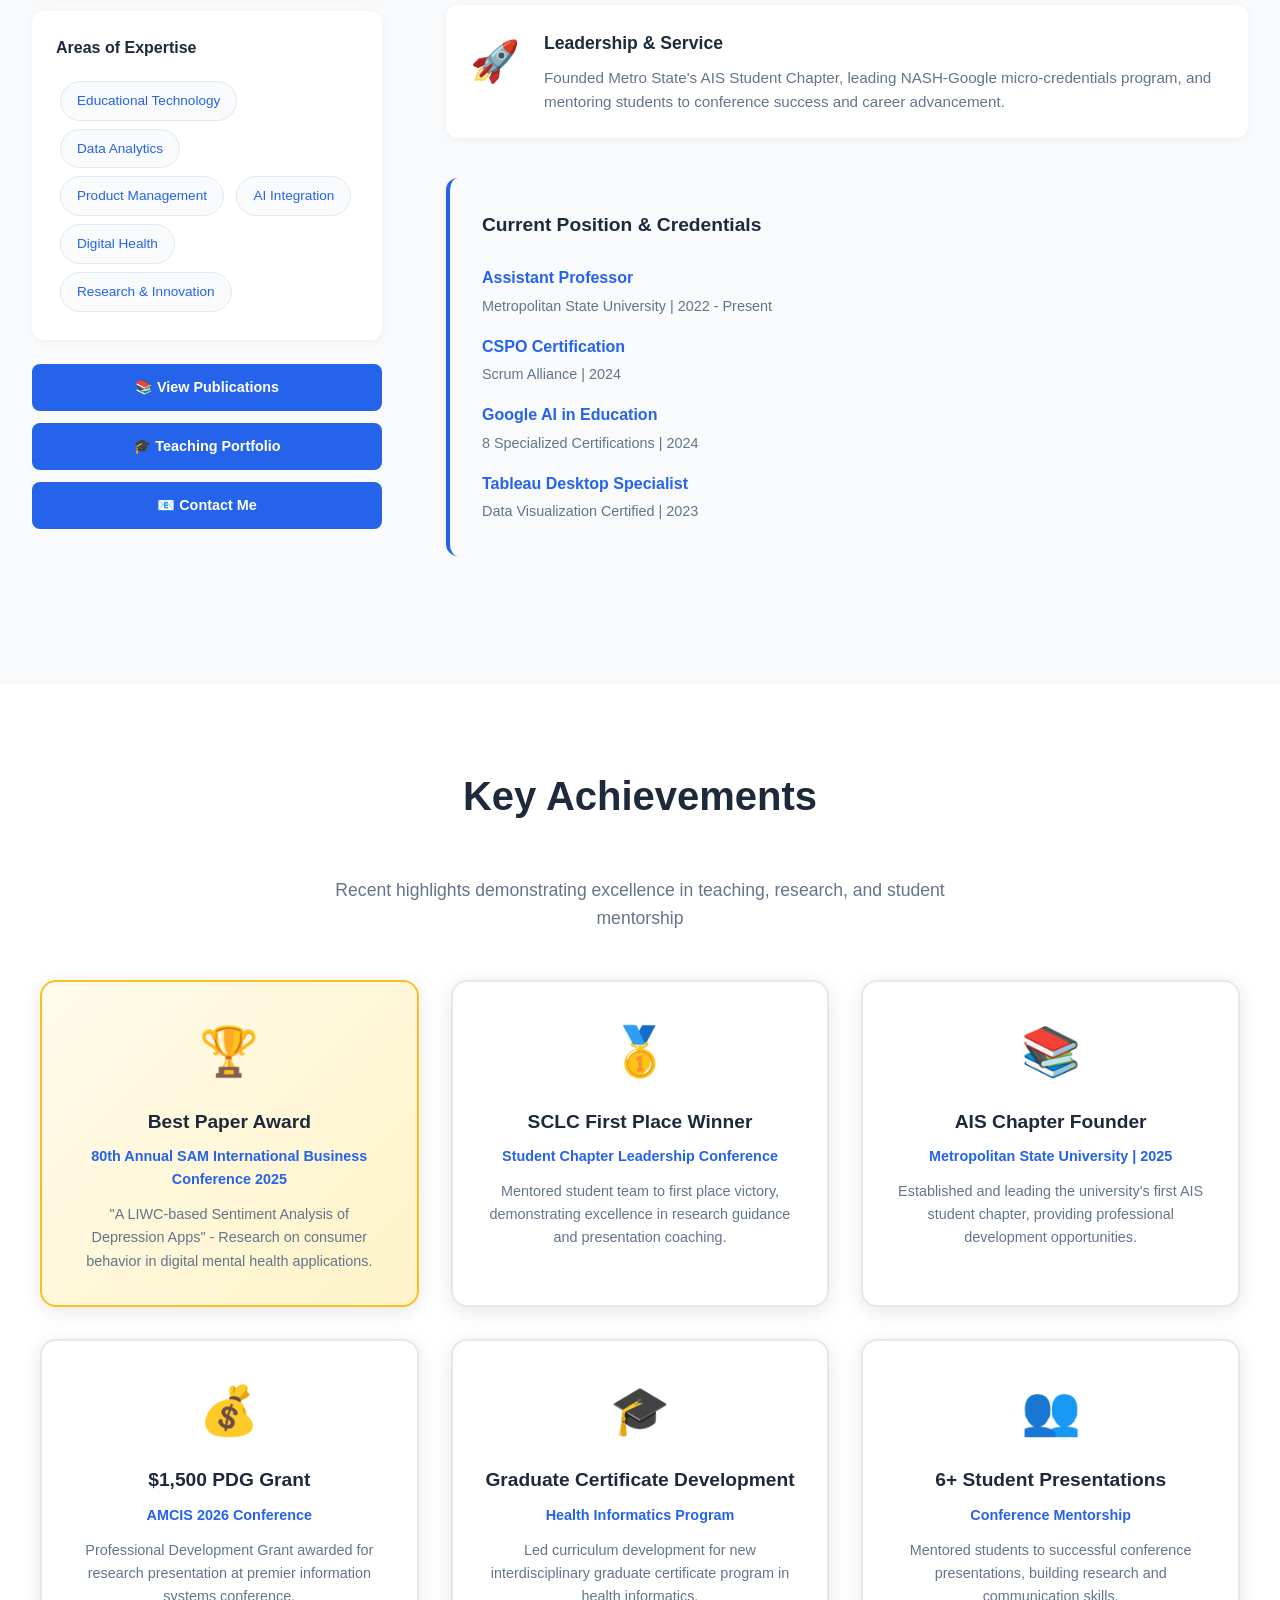
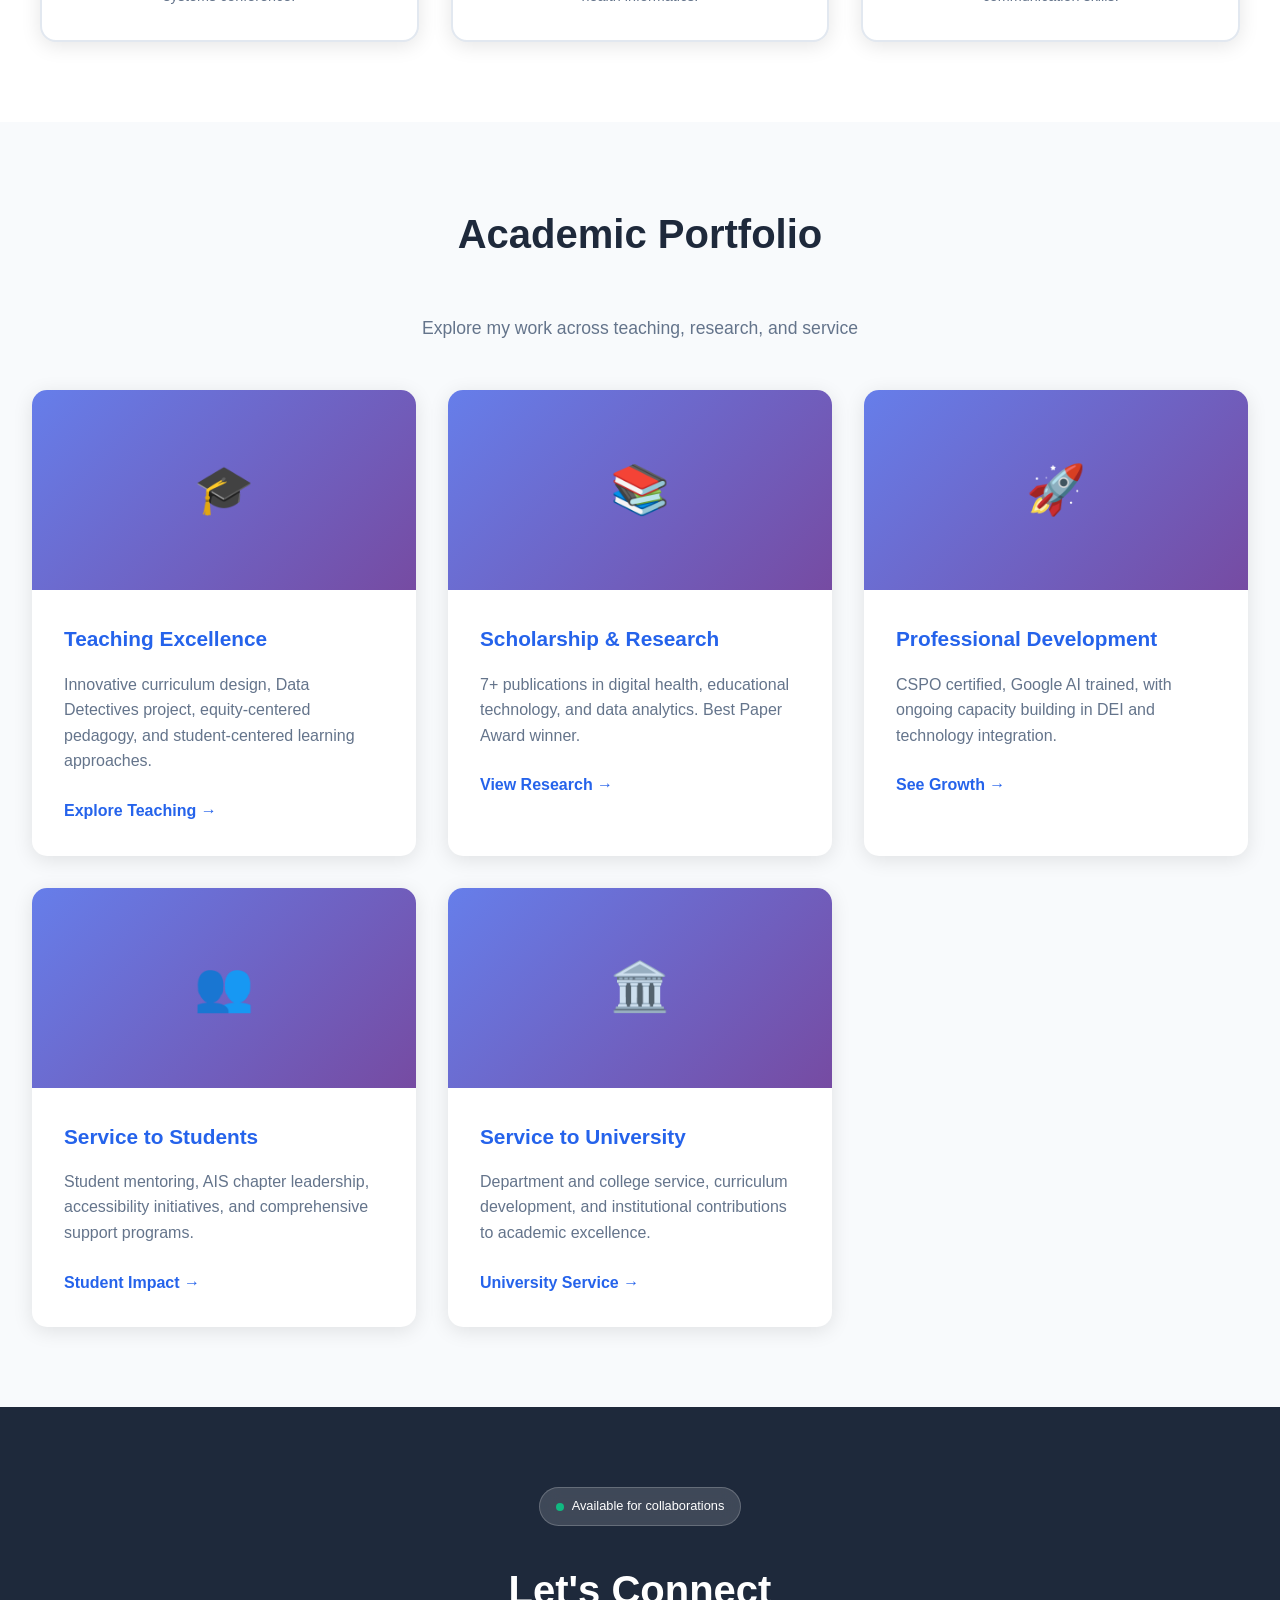
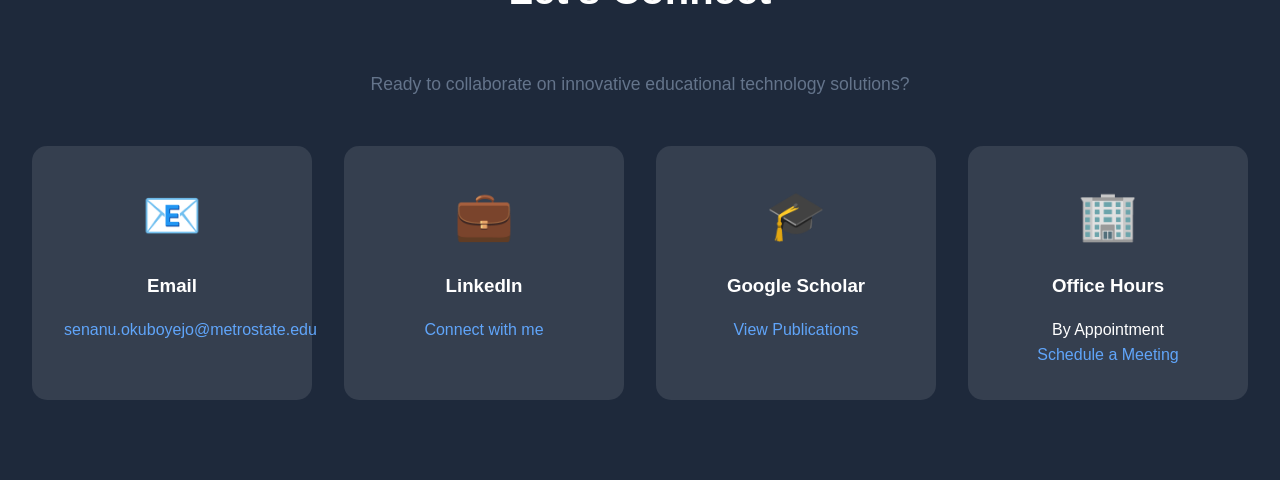
==== commit 45d0e7f4: "Update Index" ====
--- a/index.html
+++ b/index.html
@@ -13,757 +13,21 @@
     <meta name="twitter:title" content="Dr. Sena Okuboyejo | AI & Educational Innovation Leader">
     <meta name="twitter:description" content="Transforming education through AI, data-driven innovation, and equity-centered pedagogy.">
     <link rel="stylesheet" href="styles.css">
-    <style>
-
-        .container {
-            max-width: 1400px;
-            margin: 0 auto;
-            padding: 0 2rem;
-        }
-
-        /* Header */
-        header {
-            position: fixed;
-            top: 0;
-            width: 100%;
-            background: rgba(255, 255, 255, 0.95);
-            backdrop-filter: blur(10px);
-            z-index: 1000;
-            padding: 1rem 0;
-            box-shadow: 0 2px 20px rgba(0,0,0,0.1);
-        }
-
-        nav {
-            display: flex;
-            justify-content: space-between;
-            align-items: center;
-            max-width: 1200px;
-            margin: 0 auto;
-            padding: 0 2rem;
-        }
-
-        .logo {
-            font-size: 1.5rem;
-            font-weight: bold;
-            color: #2563eb;
-        }
-
-        .nav-links {
-            display: flex;
-            list-style: none;
-            gap: 2rem;
-        }
-
-        .nav-links a {
-            text-decoration: none;
-            color: #333;
-            font-weight: 500;
-            transition: color 0.3s;
-        }
-
-        .nav-links a:hover {
-            color: #2563eb;
-        }
-
-        /* Mobile Menu */
-        .mobile-menu-btn {
-            display: none;
-            background: none;
-            border: none;
-            font-size: 1.5rem;
-            color: #333;
-            cursor: pointer;
-            padding: 0.5rem;
-        }
-
-        .mobile-menu {
-            display: none;
-            position: fixed;
-            top: 70px;
-            left: 0;
-            right: 0;
-            background: white;
-            box-shadow: 0 4px 20px rgba(0,0,0,0.1);
-            z-index: 999;
-            padding: 1rem 0;
-        }
-
-        .mobile-menu.active {
-            display: block;
-        }
-
-        .mobile-menu ul {
-            list-style: none;
-            padding: 0;
-        }
-
-        .mobile-menu li {
-            padding: 0;
-        }
-
-        .mobile-menu a {
-            display: block;
-            padding: 1rem 2rem;
-            color: #333;
-            text-decoration: none;
-            font-weight: 500;
-            border-bottom: 1px solid #f1f5f9;
-        }
-
-        .mobile-menu a:hover {
-            background: #f8fafc;
-            color: #2563eb;
-        }
-
-        .header-cta {
-            display: inline-flex;
-            align-items: center;
-            gap: 0.5rem;
-            padding: 0.6rem 1.2rem;
-            background: #2563eb;
-            color: white;
-            text-decoration: none;
-            border-radius: 8px;
-            font-weight: 600;
-            font-size: 0.9rem;
-            transition: all 0.3s;
-        }
-
-        .header-cta:hover {
-            background: #1d4ed8;
-            transform: translateY(-2px);
-            box-shadow: 0 4px 12px rgba(37, 99, 235, 0.3);
-        }
-
-        /* Hero Section */
-        .hero {
-            min-height: 100vh;
-            background: linear-gradient(135deg, #6366f1 0%, #8b5cf6 100%);
-            display: flex;
-            align-items: center;
-            color: white;
-            position: relative;
-            overflow: hidden;
-        }
-
-
-
-        .hero::after {
-            content: '';
-            position: absolute;
-            top: -100px;
-            left: -100px;
-            width: 300px;
-            height: 300px;
-            background: radial-gradient(circle, rgba(255,255,255,0.1) 0%, transparent 70%);
-            border-radius: 50%;
-            filter: blur(40px);
-        }
-
-        .hero-content {
-            display: grid;
-            grid-template-columns: 1.2fr 0.8fr;
-            gap: 4rem;
-            align-items: center;
-            position: relative;
-            z-index: 2;
-        }
-
-        .hero-text {
-            text-align: left;
-        }
-
-        .status-badge {
-            display: inline-flex;
-            align-items: center;
-            gap: 0.5rem;
-            background: rgba(255, 255, 255, 0.15);
-            backdrop-filter: blur(10px);
-            border: 1px solid rgba(255, 255, 255, 0.2);
-            border-radius: 50px;
-            padding: 0.5rem 1rem;
-            font-size: 0.8rem;
-            margin-bottom: 2rem;
-            animation: pulse-glow 2s infinite;
-        }
-
-        .status-dot {
-            width: 8px;
-            height: 8px;
-            background: #10b981;
-            border-radius: 50%;
-            animation: pulse 2s infinite;
-        }
-
-        @keyframes pulse {
-            0%, 100% { opacity: 1; }
-            50% { opacity: 0.5; }
-        }
-
-        @keyframes pulse-glow {
-            0%, 100% { box-shadow: 0 0 20px rgba(255,255,255,0.1); }
-            50% { box-shadow: 0 0 30px rgba(255,255,255,0.2); }
-        }
-
-        @keyframes float {
-            0%, 100% { transform: translateY(0px); }
-            50% { transform: translateY(-10px); }
-        }
-
-        @keyframes fadeIn {
-            from { opacity: 0; transform: translateY(-10px); }
-            to { opacity: 1; transform: translateY(0); }
-        }
-
-        .hero-text h1 {
-            font-size: 3rem;
-            font-weight: 800;
-            margin-bottom: 1rem;
-            line-height: 1.1;
-        }
-
-        .hero-text .gradient-text {
-            background: linear-gradient(135deg, #fbbf24, #f59e0b);
-            -webkit-background-clip: text;
-            -webkit-text-fill-color: transparent;
-            background-clip: text;
-        }
-
-        .subtitle {
-            font-size: 1.2rem;
-            margin-bottom: 1.5rem;
-            opacity: 0.9;
-            font-weight: 300;
-        }
-
-        .hero-description {
-            font-size: 1.1rem;
-            margin-bottom: 2rem;
-            opacity: 0.9;
-            line-height: 1.7;
-            max-width: 600px;
-        }
-
-        .role-cards {
-            display: grid;
-            grid-template-columns: 1fr 1fr;
-            gap: 0.75rem;
-            margin-top: 1rem;
-        }
-
-        .role-card {
-            background: rgba(255, 255, 255, 0.1);
-            backdrop-filter: blur(10px);
-            border: 1px solid rgba(255, 255, 255, 0.2);
-            border-radius: 12px;
-            padding: 0.75rem;
-            font-size: 0.8rem;
-            text-align: center;
-            transition: all 0.3s;
-        }
-
-        .role-card:hover {
-            background: rgba(255, 255, 255, 0.15);
-            transform: translateY(-2px);
-        }
-
-        .cta-buttons {
-            display: flex;
-            gap: 1rem;
-            margin-bottom: 2rem;
-            flex-wrap: wrap;
-        }
-
-        .btn {
-            padding: 1rem 2rem;
-            border-radius: 12px;
-            text-decoration: none;
-            font-weight: 600;
-            transition: all 0.3s;
-            display: inline-flex;
-            align-items: center;
-            gap: 0.5rem;
-        }
-
-        .btn-primary {
-            background: white;
-            color: #2563eb;
-            box-shadow: 0 10px 30px rgba(0,0,0,0.2);
-        }
-
-        .btn-primary:hover {
-            transform: translateY(-2px);
-            box-shadow: 0 15px 40px rgba(0,0,0,0.3);
-        }
-
-        .btn-secondary {
-            background: rgba(255, 255, 255, 0.1);
-            color: white;
-            border: 1px solid rgba(255, 255, 255, 0.3);
-            backdrop-filter: blur(10px);
-        }
-
-        .btn-secondary:hover {
-            background: rgba(255, 255, 255, 0.2);
-            transform: translateY(-2px);
-        }
-
-        .hero-stats {
-            display: grid;
-            grid-template-columns: repeat(3, 1fr);
-            gap: 1.5rem;
-            margin-top: 2rem;
-            max-width: 500px;
-        }
-
-        .stat-card {
-            background: rgba(255, 255, 255, 0.1);
-            backdrop-filter: blur(10px);
-            border: 1px solid rgba(255, 255, 255, 0.2);
-            border-radius: 12px;
-            padding: 1.5rem;
-            text-align: center;
-        }
-
-        .stat-number {
-            font-size: 1.8rem;
-            font-weight: 800;
-            display: block;
-            color: #fbbf24;
-        }
-
-        .stat-label {
-            font-size: 0.8rem;
-            opacity: 0.8;
-            margin-top: 0.5rem;
-        }
-
-        .hero-visual {
-            position: relative;
-        }
-
-        .hero-visual::before {
-            content: '';
-            position: absolute;
-            inset: -20px;
-            background: linear-gradient(135deg, rgba(99, 102, 241, 0.3), rgba(139, 92, 246, 0.2));
-            border-radius: 24px;
-            filter: blur(20px);
-            z-index: -1;
-        }
-
-        .profile-container {
-            background: rgba(255, 255, 255, 0.1);
-            backdrop-filter: blur(10px);
-            border: 1px solid rgba(255, 255, 255, 0.2);
-            border-radius: 20px;
-            padding: 1rem;
-            box-shadow: 0 25px 50px rgba(0,0,0,0.3);
-        }
-
-        .profile-img {
-            width: 100%;
-            border-radius: 16px;
-            aspect-ratio: 4/5;
-            object-fit: cover;
-        }
-
-        .project-grid {
-            display: grid;
-            grid-template-columns: 1fr 1fr;
-            gap: 0.75rem;
-            margin-top: 1rem;
-        }
-
-        .project-card {
-            background: rgba(255, 255, 255, 0.1);
-            backdrop-filter: blur(10px);
-            border: 1px solid rgba(255, 255, 255, 0.2);
-            border-radius: 12px;
-            padding: 1rem;
-            transition: all 0.3s;
-        }
-
-        .project-card:hover {
-            background: rgba(255, 255, 255, 0.15);
-            transform: translateY(-2px);
-        }
-
-        .project-title {
-            font-weight: 600;
-            font-size: 0.9rem;
-            margin-bottom: 0.25rem;
-        }
-
-        .project-desc {
-            font-size: 0.75rem;
-            opacity: 0.8;
-            line-height: 1.3;
-        }
-
-        /* About Section */
-        .about {
-            padding: 6rem 0;
-            background: #f8fafc;
-        }
-
-        .section-title {
-            font-size: 2.5rem;
-            text-align: center;
-            margin-bottom: 3rem;
-            color: #1e293b;
-        }
-
-        .about-grid {
-            display: grid;
-            grid-template-columns: 300px 1fr;
-            gap: 4rem;
-            align-items: start;
-            margin-bottom: 4rem;
-        }
-
-        .about-image img {
-            width: 100%;
-            border-radius: 15px;
-            box-shadow: 0 15px 40px rgba(0,0,0,0.15);
-        }
-
-        .about-text h3 {
-            font-size: 1.8rem;
-            color: #2563eb;
-            margin-bottom: 1.5rem;
-        }
-
-        .about-text p {
-            margin-bottom: 1.5rem;
-            font-size: 1.1rem;
-            line-height: 1.7;
-        }
-
-        .highlight-quote {
-            background: linear-gradient(135deg, #2563eb, #3b82f6);
-            color: white;
-            padding: 2rem;
-            border-radius: 15px;
-            font-style: italic;
-            font-size: 1.2rem;
-            text-align: center;
-            margin: 2rem 0;
-            position: relative;
-        }
-
-        .highlight-quote::before {
-            content: '"';
-            font-size: 4rem;
-            position: absolute;
-            top: -10px;
-            left: 20px;
-            opacity: 0.3;
-        }
-
-        /* Skills Grid */
-        .skills-grid {
-            display: grid;
-            grid-template-columns: repeat(auto-fit, minmax(280px, 1fr));
-            gap: 2rem;
-            margin-top: 3rem;
-        }
-
-        .skill-card {
-            background: white;
-            padding: 2rem;
-            border-radius: 15px;
-            box-shadow: 0 10px 30px rgba(0,0,0,0.1);
-            transition: transform 0.3s;
-            border-left: 4px solid #2563eb;
-        }
-
-        .skill-card:hover {
-            transform: translateY(-5px);
-        }
-
-        .skill-icon {
-            font-size: 2.5rem;
-            margin-bottom: 1rem;
-        }
-
-        .skill-card h4 {
-            color: #2563eb;
-            margin-bottom: 1rem;
-            font-size: 1.2rem;
-        }
-
-        /* Experience Section */
-        .experience {
-            padding: 6rem 0;
-            background: white;
-        }
-
-        .timeline {
-            max-width: 800px;
-            margin: 0 auto;
-            position: relative;
-        }
-
-        .timeline::before {
-            content: '';
-            position: absolute;
-            left: 50%;
-            top: 0;
-            bottom: 0;
-            width: 2px;
-            background: #e2e8f0;
-            transform: translateX(-50%);
-        }
-
-        .timeline-item {
-            position: relative;
-            margin-bottom: 3rem;
-            width: 50%;
-        }
-
-        .timeline-item:nth-child(odd) {
-            left: 0;
-            padding-right: 2rem;
-        }
-
-        .timeline-item:nth-child(even) {
-            left: 50%;
-            padding-left: 2rem;
-        }
-
-        .timeline-content {
-            background: white;
-            padding: 2rem;
-            border-radius: 15px;
-            box-shadow: 0 10px 30px rgba(0,0,0,0.1);
-            position: relative;
-        }
-
-        .timeline-item::before {
-            content: '';
-            position: absolute;
-            width: 20px;
-            height: 20px;
-            background: #2563eb;
-            border-radius: 50%;
-            top: 2rem;
-        }
-
-        .timeline-item:nth-child(odd)::before {
-            right: -10px;
-        }
-
-        .timeline-item:nth-child(even)::before {
-            left: -10px;
-        }
-
-        .timeline-content h3 {
-            color: #2563eb;
-            margin-bottom: 0.5rem;
-        }
-
-        .timeline-date {
-            color: #64748b;
-            font-size: 0.9rem;
-            margin-bottom: 1rem;
-            font-weight: 600;
-        }
-
-        /* Portfolio Section */
-        .portfolio {
-            padding: 6rem 0;
-            background: #f8fafc;
-        }
-
-        .portfolio-grid {
-            display: grid;
-            grid-template-columns: repeat(auto-fit, minmax(350px, 1fr));
-            gap: 2rem;
-            margin-top: 3rem;
-        }
-
-        .portfolio-card {
-            background: white;
-            border-radius: 15px;
-            overflow: hidden;
-            box-shadow: 0 10px 30px rgba(0,0,0,0.1);
-            transition: all 0.3s;
-        }
-
-        .portfolio-card:hover {
-            transform: translateY(-10px);
-            box-shadow: 0 20px 50px rgba(0,0,0,0.15);
-        }
-
-        .portfolio-header {
-            height: 200px;
-            background: linear-gradient(135deg, #667eea, #764ba2);
-            display: flex;
-            align-items: center;
-            justify-content: center;
-            color: white;
-            font-size: 3rem;
-            position: relative;
-        }
-
-        .portfolio-content {
-            padding: 2rem;
-        }
-
-        .portfolio-content h3 {
-            color: #2563eb;
-            margin-bottom: 1rem;
-            font-size: 1.3rem;
-        }
-
-        .portfolio-content p {
-            color: #64748b;
-            margin-bottom: 1.5rem;
-            line-height: 1.6;
-        }
-
-        .portfolio-link {
-            display: inline-block;
-            color: #2563eb;
-            text-decoration: none;
-            font-weight: 600;
-            transition: color 0.3s;
-        }
-
-        .portfolio-link:hover {
-            color: #1d4ed8;
-        }
-
-        /* Contact Section */
-        .contact {
-            padding: 6rem 0;
-            background: #1e293b;
-            color: white;
-        }
-
-        .contact .section-title {
-            color: white;
-        }
-
-        .contact-grid {
-            display: grid;
-            grid-template-columns: repeat(auto-fit, minmax(250px, 1fr));
-            gap: 2rem;
-            margin-top: 3rem;
-        }
-
-        .contact-item {
-            text-align: center;
-            padding: 2rem;
-            background: rgba(255,255,255,0.1);
-            border-radius: 15px;
-            transition: background 0.3s;
-        }
-
-        .contact-item:hover {
-            background: rgba(255,255,255,0.15);
-        }
-
-        .contact-icon {
-            font-size: 3rem;
-            margin-bottom: 1rem;
-        }
-
-        .contact-item h3 {
-            margin-bottom: 1rem;
-        }
-
-        .contact-item a {
-            color: #60a5fa;
-            text-decoration: none;
-        }
-
-        /* Mobile Responsive */
-        /* Additional inline styles for sections not yet in external CSS */
-        .timeline::before {
-            content: '';
-            position: absolute;
-            left: 50%;
-            top: 0;
-            bottom: 0;
-            width: 2px;
-            background: #e2e8f0;
-            transform: translateX(-50%);
-        }
-        
-        .timeline-item {
-            position: relative;
-            margin-bottom: 3rem;
-            width: 50%;
-        }
-        
-        .timeline-item:nth-child(odd) {
-            left: 0;
-            padding-right: 2rem;
-        }
-        
-        .timeline-item:nth-child(even) {
-            left: 50%;
-            padding-left: 2rem;
-        }
-        
-        .timeline-content {
-            background: white;
-            padding: 2rem;
-            border-radius: 15px;
-            box-shadow: 0 10px 30px rgba(0,0,0,0.1);
-            position: relative;
-        }
-        
-        .timeline-item::before {
-            content: '';
-            position: absolute;
-            width: 20px;
-            height: 20px;
-            background: #2563eb;
-            border-radius: 50%;
-            top: 2rem;
-        }
-        
-        .timeline-item:nth-child(odd)::before {
-            right: -10px;
-        }
-        
-        .timeline-item:nth-child(even)::before {
-            left: -10px;
-        }
-        
-        @media (max-width: 768px) {
-            .timeline::before {
-                left: 20px;
-            }
-            .timeline-item {
-                width: 100%;
-                left: 0 !important;
-                padding-left: 3rem !important;
-                padding-right: 0 !important;
-            }
-            .timeline-item::before {
-                left: 10px !important;
-            }
-        }
-    </style>
 </head>
 <body>
     <!-- Header -->
     <header>
         <nav>
-            <div class="logo">Sena Okuboyejo</div>
+            <div class="logo">Dr. Sena Okuboyejo</div>
             <ul class="nav-links">
                 <li><a href="#home">Home</a></li>
                 <li><a href="#about">About</a></li>
-                <li><a href="#experience">Experience</a></li>
+                <li><a href="#achievements">Achievements</a></li>
                 <li><a href="#portfolio">Portfolio</a></li>
                 <li><a href="#contact">Contact</a></li>
             </ul>
-            <a href="#" class="header-cta" onclick="alert('CV download will be available soon'); return false;">
-                <span>📄</span> Download CV
+            <a href="#contact" class="header-cta">
+                <span>📧</span> Get in Touch
             </a>
             <button class="mobile-menu-btn" onclick="toggleMobileMenu()">
                 ☰
@@ -776,10 +40,9 @@
         <ul>
             <li><a href="#home" onclick="toggleMobileMenu()">Home</a></li>
             <li><a href="#about" onclick="toggleMobileMenu()">About</a></li>
-            <li><a href="#experience" onclick="toggleMobileMenu()">Experience</a></li>
+            <li><a href="#achievements" onclick="toggleMobileMenu()">Achievements</a></li>
             <li><a href="#portfolio" onclick="toggleMobileMenu()">Portfolio</a></li>
             <li><a href="#contact" onclick="toggleMobileMenu()">Contact</a></li>
-            <li><a href="#" onclick="alert('CV download will be available soon'); return false;">📄 Download CV</a></li>
         </ul>
     </div>
 
@@ -788,17 +51,20 @@
         <div class="container">
             <div class="hero-content">
                 <div class="hero-text">
-                    <div style="display: inline-block; background: rgba(255, 255, 255, 0.15); backdrop-filter: blur(10px); border: 1px solid rgba(255, 255, 255, 0.2); border-radius: 50px; padding: 0.5rem 1rem; font-size: 0.85rem; margin-bottom: 1rem; animation: fadeIn 1s;">
-                        ✨ Transforming Education Through AI & Data-Driven Innovation
-                    </div>
-                    
-                    <h1 style="font-size: 3.5rem; margin-bottom: 1rem;">
-                        Dr. Sena Okuboyejo
-                    </h1>
-                    
-                    <h2 style="font-size: 1.4rem; font-weight: 300; margin-bottom: 1.5rem; opacity: 0.9;">
+                    <div class="status-badge">
+                        <span class="status-dot"></span>
+                        Available for Collaboration
+                    </div>
+                    
+                    <h1>Dr. Sena Okuboyejo</h1>
+                    
+                    <h2 class="subtitle">
                         Assistant Professor | CSPO Certified | AI & Educational Innovation Leader
                     </h2>
+                    
+                    <p class="hero-description">
+                        Transforming education through AI-enhanced pedagogy, data-driven innovation, and equity-centered design. Bridging the gap between complex data insights and meaningful human experiences.
+                    </p>
                     
                     <!-- Social Media Icons -->
                     <div class="social-links">
@@ -816,7 +82,7 @@
                         </a>
                     </div>
                     
-                    <div class="cta-buttons" style="margin-bottom: 2rem;">
+                    <div class="cta-buttons">
                         <a href="#portfolio" class="btn btn-primary">
                             View Portfolio
                         </a>
@@ -825,7 +91,7 @@
                         </a>
                     </div>
                     
-                    <!-- Expanded Statistics - 6 Metrics -->
+                    <!-- Simplified Statistics - 4 Key Metrics -->
                     <div class="hero-stats">
                         <div class="stat-card">
                             <div class="counter stat-number" data-target="17">0</div>
@@ -840,16 +106,8 @@
                             <div class="stat-label">Best Paper Award</div>
                         </div>
                         <div class="stat-card">
-                            <div class="stat-number">4.5</div>
-                            <div class="stat-label">Avg Rating /5</div>
-                        </div>
-                        <div class="stat-card">
-                            <div class="counter stat-number" data-target="6">0</div>
-                            <div class="stat-label">Students Mentored</div>
-                        </div>
-                        <div class="stat-card">
-                            <div class="stat-number">AIS</div>
-                            <div class="stat-label">Chapter Founder</div>
+                            <div class="stat-number">CSPO</div>
+                            <div class="stat-label">Certified</div>
                         </div>
                     </div>
                 </div>
@@ -857,451 +115,147 @@
                 <div class="hero-visual">
                     <div class="profile-container">
                         <img src="Sena_Portrait1.PNG" alt="Dr. Sena Okuboyejo - Assistant Professor specializing in AI-enhanced pedagogy and educational technology" class="profile-img">
-                        
-                        <!-- Floating Achievement Badges -->
-                        <div class="floating-badge badge-1">
-                            <div class="badge-icon">🏆</div>
-                            <div class="badge-text">Best Paper</div>
-                        </div>
-                        
-                        <div class="floating-badge badge-2">
-                            <div class="badge-icon">📋</div>
-                            <div class="badge-text">CSPO</div>
-                        </div>
-                        
-                        <div class="floating-badge badge-3">
-                            <div class="badge-icon">🤖</div>
-                            <div class="badge-text">AI Expert</div>
-                        </div>
-                    </div>
-                </div>
-            </div>
-        </div>
-    </section>
-    
-    <!-- Areas of Expertise -->
-    <section style="padding: 3rem 0; background: #f8fafc;">
-        <div class="container">
-            <div style="background: white; border-radius: 16px; padding: 2rem; box-shadow: 0 4px 20px rgba(0,0,0,0.1); border: 1px solid #e2e8f0;">
-                <p style="text-align: center; font-size: 0.9rem; text-transform: uppercase; letter-spacing: 0.1em; color: #64748b; margin-bottom: 1.5rem;">Areas of Expertise</p>
-                <div style="display: flex; flex-wrap: wrap; justify-content: center; gap: 1rem;">
-                    <div style="padding: 0.75rem 1rem; display: flex; align-items: center; justify-content: center; font-size: 0.85rem; color: #2563eb; border: 1px solid #e2e8f0; border-radius: 8px; background: #fafafa; font-weight: 500; white-space: nowrap;">Educational Technology</div>
-                    <div style="padding: 0.75rem 1rem; display: flex; align-items: center; justify-content: center; font-size: 0.85rem; color: #2563eb; border: 1px solid #e2e8f0; border-radius: 8px; background: #fafafa; font-weight: 500; white-space: nowrap;">Data Analytics & Visualization</div>
-                    <div style="padding: 0.75rem 1rem; display: flex; align-items: center; justify-content: center; font-size: 0.85rem; color: #2563eb; border: 1px solid #e2e8f0; border-radius: 8px; background: #fafafa; font-weight: 500; white-space: nowrap;">Product Management</div>
-                    <div style="padding: 0.75rem 1rem; display: flex; align-items: center; justify-content: center; font-size: 0.85rem; color: #2563eb; border: 1px solid #e2e8f0; border-radius: 8px; background: #fafafa; font-weight: 500; white-space: nowrap;">Research & Innovation</div>
-                    <div style="padding: 0.75rem 1rem; display: flex; align-items: center; justify-content: center; font-size: 0.85rem; color: #2563eb; border: 1px solid #e2e8f0; border-radius: 8px; background: #fafafa; font-weight: 500; white-space: nowrap;">Strategic Consulting</div>
-                    <div style="padding: 0.75rem 1rem; display: flex; align-items: center; justify-content: center; font-size: 0.85rem; color: #2563eb; border: 1px solid #e2e8f0; border-radius: 8px; background: #fafafa; font-weight: 500; white-space: nowrap;">Digital Health</div>
-                </div>
-            </div>
-        </div>
-    </section>
-    
-    <!-- Featured Achievements Section -->
-    <section style="padding: 4rem 0; background: white;">
-        <div class="container">
-            <h2 style="text-align: center; font-size: 2.5rem; color: #1e293b; margin-bottom: 1rem;">🏆 Highlights & Recognition</h2>
-            <p style="text-align: center; color: #64748b; font-size: 1.1rem; margin-bottom: 3rem; max-width: 600px; margin-left: auto; margin-right: auto;">Recent achievements demonstrating excellence in teaching, research, and student mentorship</p>
-            
-            <div style="display: grid; grid-template-columns: repeat(auto-fit, minmax(280px, 1fr)); gap: 2rem; max-width: 1200px; margin: 0 auto;">
-                <!-- Achievement 1: Best Paper Award -->
-                <div style="background: linear-gradient(135deg, #fef3c7 0%, #fde68a 100%); border-radius: 16px; padding: 2rem; box-shadow: 0 4px 20px rgba(0,0,0,0.1); border: 2px solid #fbbf24; transition: all 0.3s;" onmouseover="this.style.transform='translateY(-8px)'; this.style.boxShadow='0 8px 30px rgba(0,0,0,0.15)'" onmouseout="this.style.transform='translateY(0)'; this.style.boxShadow='0 4px 20px rgba(0,0,0,0.1)'">
-                    <div style="font-size: 3rem; margin-bottom: 1rem; text-align: center;">🏆</div>
-                    <h3 style="color: #92400e; font-size: 1.2rem; margin-bottom: 0.5rem; text-align: center;">Best Paper Award</h3>
-                    <p style="color: #78350f; font-size: 0.9rem; text-align: center; margin-bottom: 0.5rem;">80th Annual SAM International Business Conference 2025</p>
-                    <p style="color: #78350f; font-size: 0.85rem; line-height: 1.5; text-align: center;">"A LIWC-based Sentiment Analysis of Depression Apps"</p>
-                </div>
-                
-                <!-- Achievement 2: SCLC First Place -->
-                <div style="background: linear-gradient(135deg, #d1fae5 0%, #a7f3d0 100%); border-radius: 16px; padding: 2rem; box-shadow: 0 4px 20px rgba(0,0,0,0.1); border: 2px solid #10b981; transition: all 0.3s;" onmouseover="this.style.transform='translateY(-8px)'; this.style.boxShadow='0 8px 30px rgba(0,0,0,0.15)'" onmouseout="this.style.transform='translateY(0)'; this.style.boxShadow='0 4px 20px rgba(0,0,0,0.1)'">
-                    <div style="font-size: 3rem; margin-bottom: 1rem; text-align: center;">🥇</div>
-                    <h3 style="color: #065f46; font-size: 1.2rem; margin-bottom: 0.5rem; text-align: center;">SCLC First Place Winner</h3>
-                    <p style="color: #047857; font-size: 0.9rem; text-align: center; margin-bottom: 0.5rem;">Student Chapter Leadership Conference</p>
-                    <p style="color: #047857; font-size: 0.85rem; line-height: 1.5; text-align: center;">Mentored student team to first place victory in their category</p>
-                </div>
-                
-                <!-- Achievement 3: PDG Grant -->
-                <div style="background: linear-gradient(135deg, #dbeafe 0%, #bfdbfe 100%); border-radius: 16px; padding: 2rem; box-shadow: 0 4px 20px rgba(0,0,0,0.1); border: 2px solid #3b82f6; transition: all 0.3s;" onmouseover="this.style.transform='translateY(-8px)'; this.style.boxShadow='0 8px 30px rgba(0,0,0,0.15)'" onmouseout="this.style.transform='translateY(0)'; this.style.boxShadow='0 4px 20px rgba(0,0,0,0.1)'">
-                    <div style="font-size: 3rem; margin-bottom: 1rem; text-align: center;">💰</div>
-                    <h3 style="color: #1e3a8a; font-size: 1.2rem; margin-bottom: 0.5rem; text-align: center;">$1,500 PDG Grant</h3>
-                    <p style="color: #1e40af; font-size: 0.9rem; text-align: center; margin-bottom: 0.5rem;">AMCIS 2026 Conference</p>
-                    <p style="color: #1e40af; font-size: 0.85rem; line-height: 1.5; text-align: center;">Professional Development Grant for premier information systems conference</p>
-                </div>
-                
-                <!-- Achievement 4: Health Informatics Certificate -->
-                <div style="background: linear-gradient(135deg, #e9d5ff 0%, #d8b4fe 100%); border-radius: 16px; padding: 2rem; box-shadow: 0 4px 20px rgba(0,0,0,0.1); border: 2px solid #a855f7; transition: all 0.3s;" onmouseover="this.style.transform='translateY(-8px)'; this.style.boxShadow='0 8px 30px rgba(0,0,0,0.15)'" onmouseout="this.style.transform='translateY(0)'; this.style.boxShadow='0 4px 20px rgba(0,0,0,0.1)'">
-                    <div style="font-size: 3rem; margin-bottom: 1rem; text-align: center;">🎓</div>
-                    <h3 style="color: #581c87; font-size: 1.2rem; margin-bottom: 0.5rem; text-align: center;">Graduate Certificate Development</h3>
-                    <p style="color: #6b21a8; font-size: 0.9rem; text-align: center; margin-bottom: 0.5rem;">Health Informatics Program</p>
-                    <p style="color: #6b21a8; font-size: 0.85rem; line-height: 1.5; text-align: center;">Led curriculum development for new interdisciplinary graduate certificate</p>
-                </div>
-            </div>
-        </div>
-    </section>
-    
-    <!-- Trust Indicators / Institutional Logos -->
-    <section style="padding: 3rem 0; background: #f8fafc;">
-        <div class="container">
-            <p style="text-align: center; font-size: 0.85rem; text-transform: uppercase; letter-spacing: 0.1em; color: #64748b; margin-bottom: 2rem;">Affiliated With & Certified By</p>
-            <div style="display: grid; grid-template-columns: repeat(auto-fit, minmax(150px, 1fr)); gap: 2rem; max-width: 1000px; margin: 0 auto; align-items: center;">
-                <div style="text-align: center; padding: 1.5rem; background: white; border-radius: 12px; box-shadow: 0 2px 10px rgba(0,0,0,0.05); transition: all 0.3s;" onmouseover="this.style.transform='translateY(-5px)'; this.style.boxShadow='0 4px 20px rgba(0,0,0,0.1)'" onmouseout="this.style.transform='translateY(0)'; this.style.boxShadow='0 2px 10px rgba(0,0,0,0.05)'">
-                    <div style="font-size: 2rem; margin-bottom: 0.5rem;">🏫</div>
-                    <div style="font-size: 0.9rem; font-weight: 600; color: #2563eb;">Metro State</div>
-                    <div style="font-size: 0.75rem; color: #64748b; margin-top: 0.25rem;">University</div>
-                </div>
-                <div style="text-align: center; padding: 1.5rem; background: white; border-radius: 12px; box-shadow: 0 2px 10px rgba(0,0,0,0.05); transition: all 0.3s;" onmouseover="this.style.transform='translateY(-5px)'; this.style.boxShadow='0 4px 20px rgba(0,0,0,0.1)'" onmouseout="this.style.transform='translateY(0)'; this.style.boxShadow='0 2px 10px rgba(0,0,0,0.05)'">
-                    <div style="font-size: 2rem; margin-bottom: 0.5rem;">📊</div>
-                    <div style="font-size: 0.9rem; font-weight: 600; color: #2563eb;">AIS</div>
-                    <div style="font-size: 0.75rem; color: #64748b; margin-top: 0.25rem;">Association for IS</div>
-                </div>
-                <div style="text-align: center; padding: 1.5rem; background: white; border-radius: 12px; box-shadow: 0 2px 10px rgba(0,0,0,0.05); transition: all 0.3s;" onmouseover="this.style.transform='translateY(-5px)'; this.style.boxShadow='0 4px 20px rgba(0,0,0,0.1)'" onmouseout="this.style.transform='translateY(0)'; this.style.boxShadow='0 2px 10px rgba(0,0,0,0.05)'">
-                    <div style="font-size: 2rem; margin-bottom: 0.5rem;">🎯</div>
-                    <div style="font-size: 0.9rem; font-weight: 600; color: #2563eb;">SAM</div>
-                    <div style="font-size: 0.75rem; color: #64748b; margin-top: 0.25rem;">Best Paper 2025</div>
-                </div>
-                <div style="text-align: center; padding: 1.5rem; background: white; border-radius: 12px; box-shadow: 0 2px 10px rgba(0,0,0,0.05); transition: all 0.3s;" onmouseover="this.style.transform='translateY(-5px)'; this.style.boxShadow='0 4px 20px rgba(0,0,0,0.1)'" onmouseout="this.style.transform='translateY(0)'; this.style.boxShadow='0 2px 10px rgba(0,0,0,0.05)'">
-                    <div style="font-size: 2rem; margin-bottom: 0.5rem;">🤖</div>
-                    <div style="font-size: 0.9rem; font-weight: 600; color: #2563eb;">Google AI</div>
-                    <div style="font-size: 0.75rem; color: #64748b; margin-top: 0.25rem;">8 Certifications</div>
-                </div>
-                <div style="text-align: center; padding: 1.5rem; background: white; border-radius: 12px; box-shadow: 0 2px 10px rgba(0,0,0,0.05); transition: all 0.3s;" onmouseover="this.style.transform='translateY(-5px)'; this.style.boxShadow='0 4px 20px rgba(0,0,0,0.1)'" onmouseout="this.style.transform='translateY(0)'; this.style.boxShadow='0 2px 10px rgba(0,0,0,0.05)'">
-                    <div style="font-size: 2rem; margin-bottom: 0.5rem;">📊</div>
-                    <div style="font-size: 0.9rem; font-weight: 600; color: #2563eb;">SAP</div>
-                    <div style="font-size: 0.75rem; color: #64748b; margin-top: 0.25rem;">Analytics Cloud</div>
-                </div>
-                <div style="text-align: center; padding: 1.5rem; background: white; border-radius: 12px; box-shadow: 0 2px 10px rgba(0,0,0,0.05); transition: all 0.3s;" onmouseover="this.style.transform='translateY(-5px)'; this.style.boxShadow='0 4px 20px rgba(0,0,0,0.1)'" onmouseout="this.style.transform='translateY(0)'; this.style.boxShadow='0 2px 10px rgba(0,0,0,0.05)'">
-                    <div style="font-size: 2rem; margin-bottom: 0.5rem;">📋</div>
-                    <div style="font-size: 0.9rem; font-weight: 600; color: #2563eb;">CSPO</div>
-                    <div style="font-size: 0.75rem; color: #64748b; margin-top: 0.25rem;">Scrum Alliance</div>
-                </div>
-            </div>
-        </div>
-    </section>
-    
-
+                    </div>
+                </div>
+            </div>
+        </div>
+    </section>
 
     <!-- About Section -->
     <section id="about" class="about">
         <div class="container">
             <h2 class="section-title">About Me</h2>
             
-            <!-- Three-Column Layout -->
-            <div style="display: grid; grid-template-columns: 300px 1fr 1fr; gap: 3rem; align-items: start; margin-bottom: 4rem;">
-                <!-- Column 1: Professional Photo & Bio -->
-                <div>
+            <div class="about-grid">
+                <!-- Left Column: Image & Quick Info -->
+                <div class="about-sidebar">
                     <div class="about-image">
                         <img src="Sena_Portrait .png" alt="Dr. Sena Okuboyejo - Assistant Professor and Educational Innovation Leader">
                     </div>
-                    <div style="margin-top: 1.5rem; text-align: center;">
-                        <a href="#contact" style="display: inline-block; padding: 0.75rem 1.5rem; background: #2563eb; color: white; text-decoration: none; border-radius: 8px; font-weight: 600; transition: all 0.3s;" onmouseover="this.style.background='#1d4ed8'; this.style.transform='translateY(-2px)'" onmouseout="this.style.background='#2563eb'; this.style.transform='translateY(0)'">
-                            Let's Connect
-                        </a>
-                    </div>
-                </div>
-                
-                <!-- Column 2: Research Interests -->
-                <div>
-                    <h3 style="color: #2563eb; font-size: 1.5rem; margin-bottom: 1.5rem; display: flex; align-items: center; gap: 0.5rem;">
-                        <span>🔬</span> Research Interests
-                    </h3>
-                    <div style="display: flex; flex-direction: column; gap: 1rem;">
-                        <div style="background: #f8fafc; padding: 1rem; border-radius: 10px; border-left: 3px solid #3b82f6;">
-                            <div style="display: flex; align-items: center; gap: 0.75rem; margin-bottom: 0.5rem;">
-                                <span style="font-size: 1.5rem;">🧠</span>
-                                <strong style="color: #1e293b;">Digital Mental Health</strong>
-                            </div>
-                            <p style="font-size: 0.9rem; color: #64748b; margin: 0; line-height: 1.5;">Sentiment analysis and user experience in mental health apps</p>
+                    
+                    <div class="expertise-tags">
+                        <h4>Areas of Expertise</h4>
+                        <div class="tag">Educational Technology</div>
+                        <div class="tag">Data Analytics</div>
+                        <div class="tag">Product Management</div>
+                        <div class="tag">AI Integration</div>
+                        <div class="tag">Digital Health</div>
+                        <div class="tag">Research & Innovation</div>
+                    </div>
+                    
+                    <div class="quick-links">
+                        <a href="scholarship.html" class="quick-link-btn">📚 View Publications</a>
+                        <a href="teaching.html" class="quick-link-btn">🎓 Teaching Portfolio</a>
+                        <a href="#contact" class="quick-link-btn">📧 Contact Me</a>
+                    </div>
+                </div>
+                
+                <!-- Right Column: Main Content -->
+                <div class="about-content">
+                    <h3>Designing Human-Centered Solutions Through Data & Strategy</h3>
+                    <p>
+                        As an Assistant Professor and Certified Scrum Product Owner, I bridge the gap between complex data insights and meaningful human experiences through thoughtful design and strategic implementation.
+                    </p>
+                    
+                    <div class="about-highlights">
+                        <div class="highlight-item">
+                            <div class="highlight-icon">🎯</div>
+                            <div class="highlight-content">
+                                <h4>Teaching Innovation</h4>
+                                <p>Developing critical thinking through investigative data analysis, collaborative projects, and the Data Detectives curriculum. Students build confidence through presentations and conference showcases.</p>
+                            </div>
                         </div>
                         
-                        <div style="background: #f8fafc; padding: 1rem; border-radius: 10px; border-left: 3px solid #8b5cf6;">
-                            <div style="display: flex; align-items: center; gap: 0.75rem; margin-bottom: 0.5rem;">
-                                <span style="font-size: 1.5rem;">🏥</span>
-                                <strong style="color: #1e293b;">Healthcare Informatics</strong>
-                            </div>
-                            <p style="font-size: 0.9rem; color: #64748b; margin: 0; line-height: 1.5;">Clinical decision support systems and ontological models</p>
+                        <div class="highlight-item">
+                            <div class="highlight-icon">🔬</div>
+                            <div class="highlight-content">
+                                <h4>Research Focus</h4>
+                                <p>Digital mental health, healthcare informatics, AI-enhanced pedagogy, and equity-centered data analytics. Published in leading journals with focus on real-world impact.</p>
+                            </div>
                         </div>
                         
-                        <div style="background: #f8fafc; padding: 1rem; border-radius: 10px; border-left: 3px solid #10b981;">
-                            <div style="display: flex; align-items: center; gap: 0.75rem; margin-bottom: 0.5rem;">
-                                <span style="font-size: 1.5rem;">🎓</span>
-                                <strong style="color: #1e293b;">Educational Technology</strong>
-                            </div>
-                            <p style="font-size: 0.9rem; color: #64748b; margin: 0; line-height: 1.5;">AI-enhanced pedagogy and learning application design</p>
-                        </div>
-                        
-                        <div style="background: #f8fafc; padding: 1rem; border-radius: 10px; border-left: 3px solid #f59e0b;">
-                            <div style="display: flex; align-items: center; gap: 0.75rem; margin-bottom: 0.5rem;">
-                                <span style="font-size: 1.5rem;">📊</span>
-                                <strong style="color: #1e293b;">Data Analytics</strong>
-                            </div>
-                            <p style="font-size: 0.9rem; color: #64748b; margin: 0; line-height: 1.5;">Equity-centered analytics and data visualization</p>
-                        </div>
-                    </div>
-                </div>
-                
-                <!-- Column 3: Current Projects -->
-                <div>
-                    <h3 style="color: #2563eb; font-size: 1.5rem; margin-bottom: 1.5rem; display: flex; align-items: center; gap: 0.5rem;">
-                        <span>🚀</span> Current Projects
-                    </h3>
-                    <div style="display: flex; flex-direction: column; gap: 1rem;">
-                        <div style="background: linear-gradient(135deg, #667eea 0%, #764ba2 100%); padding: 1.25rem; border-radius: 12px; color: white; box-shadow: 0 4px 15px rgba(102, 126, 234, 0.3);">
-                            <div style="display: flex; align-items: center; gap: 0.75rem; margin-bottom: 0.75rem;">
-                                <span style="font-size: 1.5rem;">📚</span>
-                                <strong style="font-size: 1.1rem;">AIS Student Chapter</strong>
-                            </div>
-                            <p style="font-size: 0.85rem; margin: 0; line-height: 1.5; opacity: 0.95;">Leading Metro State's AIS chapter, providing professional development and networking opportunities</p>
-                            <div style="margin-top: 0.75rem; padding: 0.5rem; background: rgba(255,255,255,0.2); border-radius: 6px; font-size: 0.75rem; text-align: center;">Active • Founded 2025</div>
-                        </div>
-                        
-                        <div style="background: linear-gradient(135deg, #f093fb 0%, #f5576c 100%); padding: 1.25rem; border-radius: 12px; color: white; box-shadow: 0 4px 15px rgba(240, 147, 251, 0.3);">
-                            <div style="display: flex; align-items: center; gap: 0.75rem; margin-bottom: 0.75rem;">
-                                <span style="font-size: 1.5rem;">🎯</span>
-                                <strong style="font-size: 1.1rem;">NASH-Google Program</strong>
-                            </div>
-                            <p style="font-size: 0.85rem; margin: 0; line-height: 1.5; opacity: 0.95;">Micro-credentials program providing industry-recognized certifications for students</p>
-                            <div style="margin-top: 0.75rem; padding: 0.5rem; background: rgba(255,255,255,0.2); border-radius: 6px; font-size: 0.75rem; text-align: center;">Ongoing Partnership</div>
-                        </div>
-                        
-                        <div style="background: linear-gradient(135deg, #4facfe 0%, #00f2fe 100%); padding: 1.25rem; border-radius: 12px; color: white; box-shadow: 0 4px 15px rgba(79, 172, 254, 0.3);">
-                            <div style="display: flex; align-items: center; gap: 0.75rem; margin-bottom: 0.75rem;">
-                                <span style="font-size: 1.5rem;">🤖</span>
-                                <strong style="font-size: 1.1rem;">AI-Enhanced Pedagogy</strong>
-                            </div>
-                            <p style="font-size: 0.85rem; margin: 0; line-height: 1.5; opacity: 0.95;">Research on effective prompt crafting for inclusive and engaging teaching</p>
-                            <div style="margin-top: 0.75rem; padding: 0.5rem; background: rgba(255,255,255,0.2); border-radius: 6px; font-size: 0.75rem; text-align: center;">Research in Progress</div>
-                        </div>
-                        
-                        <div style="background: linear-gradient(135deg, #43e97b 0%, #38f9d7 100%); padding: 1.25rem; border-radius: 12px; color: white; box-shadow: 0 4px 15px rgba(67, 233, 123, 0.3);">
-                            <div style="display: flex; align-items: center; gap: 0.75rem; margin-bottom: 0.75rem;">
-                                <span style="font-size: 1.5rem;">🔍</span>
-                                <strong style="font-size: 1.1rem;">Data Detectives Curriculum</strong>
-                            </div>
-                            <p style="font-size: 0.85rem; margin: 0; line-height: 1.5; opacity: 0.95;">Investigative data analysis approach for critical thinking development</p>
-                            <div style="margin-top: 0.75rem; padding: 0.5rem; background: rgba(255,255,255,0.2); border-radius: 6px; font-size: 0.75rem; text-align: center;">Active Development</div>
-                        </div>
-                    </div>
-                </div>
-            </div>
+                        <div class="highlight-item">
+                            <div class="highlight-icon">🚀</div>
+                            <div class="highlight-content">
+                                <h4>Leadership & Service</h4>
+                                <p>Founded Metro State's AIS Student Chapter, leading NASH-Google micro-credentials program, and mentoring students to conference success and career advancement.</p>
+                            </div>
+                        </div>
+                    </div>
+                    
+                    <div class="credentials">
+                        <h4>Current Position & Credentials</h4>
+                        <div class="credential-list">
+                            <div class="credential-item">
+                                <strong>Assistant Professor</strong>
+                                <span>Metropolitan State University | 2022 - Present</span>
+                            </div>
+                            <div class="credential-item">
+                                <strong>CSPO Certification</strong>
+                                <span>Scrum Alliance | 2024</span>
+                            </div>
+                            <div class="credential-item">
+                                <strong>Google AI in Education</strong>
+                                <span>8 Specialized Certifications | 2024</span>
+                            </div>
+                            <div class="credential-item">
+                                <strong>Tableau Desktop Specialist</strong>
+                                <span>Data Visualization Certified | 2023</span>
+                            </div>
+                        </div>
+                    </div>
+                </div>
+            </div>
+        </div>
+    </section>
+
+    <!-- Key Achievements Section -->
+    <section id="achievements" class="achievements">
+        <div class="container">
+            <h2 class="section-title">Key Achievements</h2>
+            <p class="section-subtitle">Recent highlights demonstrating excellence in teaching, research, and student mentorship</p>
             
-            <!-- Main About Text -->
-            <div class="about-text" style="max-width: 100%;">
-                <h3>Designing Human-Centered Solutions Through Data & Strategy</h3>
-                <p><strong>Where strategic thinking meets human-centered design.</strong> As an Assistant Professor and Certified Scrum Product Owner, I bridge the gap between complex data insights and meaningful human experiences through thoughtful design and strategic implementation.</p>
-                
-                <p>🎯 <strong>Teaching Innovation:</strong> Developing critical thinking through investigative data analysis and collaborative team-based projects, empowering students to uncover insights, craft compelling narratives, and master analytical problem-solving skills. Students build confidence through in-class presentations and showcase their work at student conferences, bridging technical expertise with professional communication skills.</p>
-                
-                <p>🚀 <strong>AI Workflow Architecture:</strong> Designing and implementing intelligent workflows that enhance human capabilities while maintaining focus on user experience and accessibility.</p>
-                
-                <p>💡 <strong>Strategic Product Leadership:</strong> CSPO-certified professional who combines agile methodologies with human-centered design principles to create impactful educational technology solutions.</p>
-            </div>
-            
-            <div class="highlight-quote">
-                I design solutions that put humans at the center of technological innovation, creating meaningful connections between data insights and real-world impact.
-            </div>
-
-            <div class="skills-grid">
-                <div class="skill-card">
-                    <div class="skill-icon">🎯</div>
-                    <h4>Teaching Innovation Excellence</h4>
-                    <p>Critical thinking development through investigative approaches, collaborative team-based projects, in-class presentations for confidence building, and student conference showcases</p>
-                </div>
-                <div class="skill-card">
-                    <div class="skill-icon">📖</div>
-                    <h4>Data Storytelling Strategy</h4>
-                    <p>Narrative crafting abilities for compelling storytelling, analytical problem-solving competencies, and bridge building between technical skills and practical application</p>
-                </div>
-                <div class="skill-card">
-                    <div class="skill-icon">🔧</div>
-                    <h4>AI Workflow Architecture</h4>
-                    <p>Designing intelligent systems, workflow optimization, and human-centered AI implementation with professional communication skills development</p>
-                </div>
-                <div class="skill-card">
-                    <div class="skill-icon">⚡</div>
-                    <h4>Strategic Product Leadership</h4>
-                    <p>CSPO certified, agile methodologies, bridge building between technical and presentation abilities, and cross-functional team leadership</p>
-                </div>
-            </div>
-        </div>
-    </section>
-    
-    <!-- Featured Publications Section -->
-    <section style="padding: 4rem 0; background: white;">
-        <div class="container">
-            <h2 style="text-align: center; font-size: 2.5rem; color: #1e293b; margin-bottom: 1rem;">📚 Recent Publications</h2>
-            <p style="text-align: center; color: #64748b; font-size: 1.1rem; margin-bottom: 3rem; max-width: 600px; margin-left: auto; margin-right: auto;">Selected publications demonstrating research impact in digital health, educational technology, and data analytics</p>
-            
-            <div style="display: grid; grid-template-columns: repeat(auto-fit, minmax(320px, 1fr)); gap: 2rem; max-width: 1200px; margin: 0 auto 2rem;">
-                <!-- Publication 1: Best Paper Award -->
-                <div style="background: white; border-radius: 16px; padding: 2rem; box-shadow: 0 4px 20px rgba(0,0,0,0.1); border: 2px solid #fbbf24; transition: all 0.3s; position: relative; overflow: hidden;" onmouseover="this.style.transform='translateY(-8px)'; this.style.boxShadow='0 8px 30px rgba(0,0,0,0.15)'" onmouseout="this.style.transform='translateY(0)'; this.style.boxShadow='0 4px 20px rgba(0,0,0,0.1)'">
-                    <div style="position: absolute; top: 1rem; right: 1rem; background: #fbbf24; color: white; padding: 0.25rem 0.75rem; border-radius: 20px; font-size: 0.75rem; font-weight: 600;">🏆 Best Paper</div>
-                    <div style="font-size: 2.5rem; margin-bottom: 1rem;">📊</div>
-                    <h3 style="color: #1e293b; font-size: 1.1rem; margin-bottom: 0.75rem; line-height: 1.4;">A LIWC-based Sentiment Analysis of Depression Apps</h3>
-                    <p style="color: #64748b; font-size: 0.85rem; margin-bottom: 0.5rem;"><strong>Okuboyejo, S. & Walczak, S.</strong></p>
-                    <p style="color: #64748b; font-size: 0.85rem; margin-bottom: 1rem;"><em>80th Annual SAM International Business Conference, 2025</em></p>
-                    <p style="color: #475569; font-size: 0.9rem; line-height: 1.5; margin-bottom: 1rem;">Implications for consumer behavior and business in digital mental health applications.</p>
-                    <a href="scholarship.html" style="color: #2563eb; text-decoration: none; font-weight: 600; font-size: 0.9rem;">Read More →</a>
-                </div>
-                
-                <!-- Publication 2 -->
-                <div style="background: white; border-radius: 16px; padding: 2rem; box-shadow: 0 4px 20px rgba(0,0,0,0.1); border: 2px solid #e2e8f0; transition: all 0.3s;" onmouseover="this.style.transform='translateY(-8px)'; this.style.boxShadow='0 8px 30px rgba(0,0,0,0.15)'; this.style.borderColor='#2563eb'" onmouseout="this.style.transform='translateY(0)'; this.style.boxShadow='0 4px 20px rgba(0,0,0,0.1)'; this.style.borderColor='#e2e8f0'">
-                    <div style="font-size: 2.5rem; margin-bottom: 1rem;">🧠</div>
-                    <h3 style="color: #1e293b; font-size: 1.1rem; margin-bottom: 0.75rem; line-height: 1.4;">Insights from User Reviews to Improve Suicide Prevention Apps</h3>
-                    <p style="color: #64748b; font-size: 0.85rem; margin-bottom: 0.5rem;"><strong>Okuboyejo, S., Han, S., Jha, S., Eneja, C., & Orji, R.</strong></p>
-                    <p style="color: #64748b; font-size: 0.85rem; margin-bottom: 1rem;"><em>International Journal of Human–Computer Interaction, 2025</em></p>
-                    <p style="color: #475569; font-size: 0.9rem; line-height: 1.5; margin-bottom: 1rem;">Machine learning and thematic analysis approach to mental health technology.</p>
-                    <a href="scholarship.html" style="color: #2563eb; text-decoration: none; font-weight: 600; font-size: 0.9rem;">Read More →</a>
-                </div>
-                
-                <!-- Publication 3 -->
-                <div style="background: white; border-radius: 16px; padding: 2rem; box-shadow: 0 4px 20px rgba(0,0,0,0.1); border: 2px solid #e2e8f0; transition: all 0.3s;" onmouseover="this.style.transform='translateY(-8px)'; this.style.boxShadow='0 8px 30px rgba(0,0,0,0.15)'; this.style.borderColor='#2563eb'" onmouseout="this.style.transform='translateY(0)'; this.style.boxShadow='0 4px 20px rgba(0,0,0,0.1)'; this.style.borderColor='#e2e8f0'">
-                    <div style="font-size: 2.5rem; margin-bottom: 1rem;">🎓</div>
-                    <h3 style="color: #1e293b; font-size: 1.1rem; margin-bottom: 0.75rem; line-height: 1.4;">Evaluating User Experience in Learning Applications</h3>
-                    <p style="color: #64748b; font-size: 0.85rem; margin-bottom: 0.5rem;"><strong>Okuboyejo, S., Adekanye, O., & Ayeni, F.</strong></p>
-                    <p style="color: #64748b; font-size: 0.85rem; margin-bottom: 1rem;"><em>International Journal of Emerging Technologies in Learning, 2025</em></p>
-                    <p style="color: #475569; font-size: 0.9rem; line-height: 1.5; margin-bottom: 1rem;">UEQ-based evaluation among university students in Nigeria.</p>
-                    <a href="scholarship.html" style="color: #2563eb; text-decoration: none; font-weight: 600; font-size: 0.9rem;">Read More →</a>
-                </div>
-            </div>
-            
-            <div style="text-align: center;">
-                <a href="scholarship.html" style="display: inline-block; padding: 1rem 2rem; background: #2563eb; color: white; text-decoration: none; border-radius: 10px; font-weight: 600; transition: all 0.3s;" onmouseover="this.style.background='#1d4ed8'; this.style.transform='translateY(-2px)'; this.style.boxShadow='0 4px 15px rgba(37, 99, 235, 0.3)'" onmouseout="this.style.background='#2563eb'; this.style.transform='translateY(0)'; this.style.boxShadow='none'">
-                    View All Publications →
-                </a>
-            </div>
-        </div>
-    </section>
-    
-    <!-- Student Success Stories Section -->
-    <section style="padding: 4rem 0; background: #f8fafc;">
-        <div class="container">
-            <h2 style="text-align: center; font-size: 2.5rem; color: #1e293b; margin-bottom: 1rem;">🎓 Student Success Stories</h2>
-            <p style="text-align: center; color: #64748b; font-size: 1.1rem; margin-bottom: 3rem; max-width: 600px; margin-left: auto; margin-right: auto;">Empowering students to achieve excellence through mentorship and guidance</p>
-            
-            <div style="display: grid; grid-template-columns: repeat(auto-fit, minmax(300px, 1fr)); gap: 2rem; max-width: 1200px; margin: 0 auto 2rem;">
-                <!-- Success Story 1: SCLC Winners -->
-                <div style="background: white; border-radius: 16px; padding: 2rem; box-shadow: 0 4px 20px rgba(0,0,0,0.1); transition: all 0.3s;" onmouseover="this.style.transform='translateY(-5px)'; this.style.boxShadow='0 8px 30px rgba(0,0,0,0.15)'" onmouseout="this.style.transform='translateY(0)'; this.style.boxShadow='0 4px 20px rgba(0,0,0,0.1)'">
-                    <div style="width: 60px; height: 60px; background: linear-gradient(135deg, #10b981, #059669); border-radius: 50%; display: flex; align-items: center; justify-content: center; font-size: 2rem; margin-bottom: 1rem; box-shadow: 0 4px 15px rgba(16, 185, 129, 0.3);">🥇</div>
-                    <h3 style="color: #1e293b; font-size: 1.2rem; margin-bottom: 0.75rem;">SCLC First Place Winners</h3>
-                    <p style="color: #64748b; font-size: 0.9rem; line-height: 1.6; margin-bottom: 1rem;">"Dr. Okuboyejo's mentorship was instrumental in our success. Her guidance helped us develop a winning presentation and build confidence in our research abilities."</p>
-                    <div style="display: flex; align-items: center; gap: 0.5rem; margin-bottom: 0.5rem;">
-                        <div style="width: 40px; height: 40px; background: #e0e7ff; border-radius: 50%; display: flex; align-items: center; justify-content: center; font-size: 1.2rem;">🎓</div>
-                        <div>
-                            <p style="margin: 0; font-weight: 600; color: #1e293b; font-size: 0.9rem;">Student Team</p>
-                            <p style="margin: 0; font-size: 0.8rem; color: #64748b;">SCLC 2025</p>
-                        </div>
-                    </div>
-                    <div style="margin-top: 1rem; padding: 0.75rem; background: #f0fdf4; border-radius: 8px; border-left: 3px solid #10b981;">
-                        <p style="margin: 0; font-size: 0.85rem; color: #065f46;"><strong>Achievement:</strong> First place in their category at Student Chapter Leadership Conference</p>
-                    </div>
-                </div>
-                
-                <!-- Success Story 2: Conference Presentations -->
-                <div style="background: white; border-radius: 16px; padding: 2rem; box-shadow: 0 4px 20px rgba(0,0,0,0.1); transition: all 0.3s;" onmouseover="this.style.transform='translateY(-5px)'; this.style.boxShadow='0 8px 30px rgba(0,0,0,0.15)'" onmouseout="this.style.transform='translateY(0)'; this.style.boxShadow='0 4px 20px rgba(0,0,0,0.1)'">
-                    <div style="width: 60px; height: 60px; background: linear-gradient(135deg, #3b82f6, #2563eb); border-radius: 50%; display: flex; align-items: center; justify-content: center; font-size: 2rem; margin-bottom: 1rem; box-shadow: 0 4px 15px rgba(59, 130, 246, 0.3);">🎯</div>
-                    <h3 style="color: #1e293b; font-size: 1.2rem; margin-bottom: 0.75rem;">Research Conference Success</h3>
-                    <p style="color: #64748b; font-size: 0.9rem; line-height: 1.6; margin-bottom: 1rem;">"The research skills and presentation techniques I learned have been invaluable. Dr. Okuboyejo's feedback helped me communicate complex ideas clearly and confidently."</p>
-                    <div style="display: flex; align-items: center; gap: 0.5rem; margin-bottom: 0.5rem;">
-                        <div style="width: 40px; height: 40px; background: #dbeafe; border-radius: 50%; display: flex; align-items: center; justify-content: center; font-size: 1.2rem;">👩🎓</div>
-                        <div>
-                            <p style="margin: 0; font-weight: 600; color: #1e293b; font-size: 0.9rem;">Graduate Student</p>
-                            <p style="margin: 0; font-size: 0.8rem; color: #64748b;">Fall 2025</p>
-                        </div>
-                    </div>
-                    <div style="margin-top: 1rem; padding: 0.75rem; background: #eff6ff; border-radius: 8px; border-left: 3px solid #3b82f6;">
-                        <p style="margin: 0; font-size: 0.85rem; color: #1e40af;"><strong>Achievement:</strong> Presented at Fall 2025 Student Research Conference</p>
-                    </div>
-                </div>
-                
-                <!-- Success Story 3: Career Development -->
-                <div style="background: white; border-radius: 16px; padding: 2rem; box-shadow: 0 4px 20px rgba(0,0,0,0.1); transition: all 0.3s;" onmouseover="this.style.transform='translateY(-5px)'; this.style.boxShadow='0 8px 30px rgba(0,0,0,0.15)'" onmouseout="this.style.transform='translateY(0)'; this.style.boxShadow='0 4px 20px rgba(0,0,0,0.1)'">
-                    <div style="width: 60px; height: 60px; background: linear-gradient(135deg, #8b5cf6, #7c3aed); border-radius: 50%; display: flex; align-items: center; justify-content: center; font-size: 2rem; margin-bottom: 1rem; box-shadow: 0 4px 15px rgba(139, 92, 246, 0.3);">🚀</div>
-                    <h3 style="color: #1e293b; font-size: 1.2rem; margin-bottom: 0.75rem;">Career Advancement</h3>
-                    <p style="color: #64748b; font-size: 0.9rem; line-height: 1.6; margin-bottom: 1rem;">"The Data Detectives curriculum and hands-on projects prepared me for real-world challenges. I secured a data analyst position thanks to the skills I developed in class."</p>
-                    <div style="display: flex; align-items: center; gap: 0.5rem; margin-bottom: 0.5rem;">
-                        <div style="width: 40px; height: 40px; background: #ede9fe; border-radius: 50%; display: flex; align-items: center; justify-content: center; font-size: 1.2rem;">👨💼</div>
-                        <div>
-                            <p style="margin: 0; font-weight: 600; color: #1e293b; font-size: 0.9rem;">MIS Graduate</p>
-                            <p style="margin: 0; font-size: 0.8rem; color: #64748b;">Class of 2024</p>
-                        </div>
-                    </div>
-                    <div style="margin-top: 1rem; padding: 0.75rem; background: #faf5ff; border-radius: 8px; border-left: 3px solid #8b5cf6;">
-                        <p style="margin: 0; font-size: 0.85rem; color: #6b21a8;"><strong>Outcome:</strong> Data Analyst at Fortune 500 company</p>
-                    </div>
-                </div>
-            </div>
-            
-            <div style="text-align: center; margin-top: 2rem;">
-                <div style="display: inline-block; background: white; padding: 2rem; border-radius: 12px; box-shadow: 0 4px 20px rgba(0,0,0,0.1);">
-                    <p style="font-size: 2.5rem; font-weight: 800; color: #2563eb; margin-bottom: 0.5rem;">6+</p>
-                    <p style="font-size: 1rem; color: #64748b; margin: 0;">Student Conference Presentations Mentored</p>
-                </div>
-            </div>
-        </div>
-    </section>
-    <section style="padding: 3rem 0; background: white;">
-        <div class="container">
-            <div style="background: #f8fafc; border-radius: 16px; padding: 2rem; box-shadow: 0 4px 20px rgba(0,0,0,0.1); border: 1px solid #e2e8f0;">
-                <p style="text-align: center; font-size: 0.9rem; text-transform: uppercase; letter-spacing: 0.1em; color: #64748b; margin-bottom: 1.5rem;">Featured in projects & collaborations</p>
-                <div style="display: grid; grid-template-columns: repeat(auto-fit, minmax(120px, 1fr)); gap: 1rem; opacity: 0.7;">
-                    <div style="height: 40px; display: flex; align-items: center; justify-content: center; font-size: 0.9rem; color: #64748b; border: 1px solid #f1f5f9; border-radius: 8px; background: #fafafa;">Metro State</div>
-                    <div style="height: 40px; display: flex; align-items: center; justify-content: center; font-size: 0.9rem; color: #64748b; border: 1px solid #f1f5f9; border-radius: 8px; background: #fafafa;">OLC</div>
-                    <div style="height: 40px; display: flex; align-items: center; justify-content: center; font-size: 0.9rem; color: #64748b; border: 1px solid #f1f5f9; border-radius: 8px; background: #fafafa;">AIS</div>
-                    <div style="height: 40px; display: flex; align-items: center; justify-content: center; font-size: 0.9rem; color: #64748b; border: 1px solid #f1f5f9; border-radius: 8px; background: #fafafa;">Coursera</div>
-                    <div style="height: 40px; display: flex; align-items: center; justify-content: center; font-size: 0.9rem; color: #64748b; border: 1px solid #f1f5f9; border-radius: 8px; background: #fafafa;">SAP</div>
-                    <div style="height: 40px; display: flex; align-items: center; justify-content: center; font-size: 0.9rem; color: #64748b; border: 1px solid #f1f5f9; border-radius: 8px; background: #fafafa;">Notion</div>
-                </div>
-            </div>
-        </div>
-    </section>
-
-    <!-- Experience & Achievements Section -->
-    <section id="experience" class="experience">
-        <div class="container">
-            <h2 class="section-title">Experience & Achievements</h2>
-            <div style="max-width: 800px; margin: 0 auto;">
-                
-                <!-- Roles Subsection -->
-                <div style="margin-bottom: 3rem;">
-                    <h3 style="color: #2563eb; font-size: 1.3rem; margin-bottom: 1.5rem;">Roles</h3>
-                    <div style="display: flex; align-items: flex-start; gap: 1rem; padding: 1.5rem 0;">
-                        <div style="font-size: 1.5rem; margin-top: 0.25rem;">🎓</div>
-                        <div style="flex: 1;">
-                            <h4 style="color: #2563eb; margin-bottom: 0.25rem; font-size: 1.1rem;">Assistant Professor</h4>
-                            <div style="color: #64748b; font-size: 0.85rem; margin-bottom: 0.5rem;">2022 - Present</div>
-                            <p style="color: #64748b; font-size: 0.9rem; line-height: 1.5;">Teaching MIS courses with equity-centered pedagogy and AI integration. Developed Data Detectives curriculum.</p>
-                        </div>
-                    </div>
-                </div>
-                
-                <!-- Certifications Subsection -->
-                <div>
-                    <h3 style="color: #2563eb; font-size: 1.3rem; margin-bottom: 1.5rem;">Professional Certifications</h3>
-                    <div style="display: flex; align-items: flex-start; gap: 1rem; padding: 1.5rem 0; border-bottom: 1px solid #e2e8f0;">
-                        <div style="font-size: 1.5rem; margin-top: 0.25rem;">📋</div>
-                        <div style="flex: 1;">
-                            <h4 style="color: #2563eb; margin-bottom: 0.25rem; font-size: 1.1rem;">CSPO Certification</h4>
-                            <div style="color: #64748b; font-size: 0.85rem; margin-bottom: 0.5rem;">2024</div>
-                            <p style="color: #64748b; font-size: 0.9rem; line-height: 1.5;">Advanced certification in agile methodologies and product management strategies.</p>
-                        </div>
-                    </div>
-                    
-                    <div style="display: flex; align-items: flex-start; gap: 1rem; padding: 1.5rem 0; border-bottom: 1px solid #e2e8f0;">
-                        <div style="font-size: 1.5rem; margin-top: 0.25rem;">🤖</div>
-                        <div style="flex: 1;">
-                            <h4 style="color: #2563eb; margin-bottom: 0.25rem; font-size: 1.1rem;">Google AI in Education</h4>
-                            <div style="color: #64748b; font-size: 0.85rem; margin-bottom: 0.5rem;">2024</div>
-                            <p style="color: #64748b; font-size: 0.9rem; line-height: 1.5;">Specialized training in AI applications for educational technology and workflow automation.</p>
-                        </div>
-                    </div>
-                    
-                    <div style="display: flex; align-items: flex-start; gap: 1rem; padding: 1.5rem 0;">
-                        <div style="font-size: 1.5rem; margin-top: 0.25rem;">📊</div>
-                        <div style="flex: 1;">
-                            <h4 style="color: #2563eb; margin-bottom: 0.25rem; font-size: 1.1rem;">Tableau Desktop Specialist</h4>
-                            <div style="color: #64748b; font-size: 0.85rem; margin-bottom: 0.5rem;">2023</div>
-                            <p style="color: #64748b; font-size: 0.9rem; line-height: 1.5;">Professional certification in data visualization and business intelligence storytelling.</p>
-                        </div>
-                    </div>
+            <div class="achievements-grid">
+                <div class="achievement-card best-paper">
+                    <div class="achievement-icon">🏆</div>
+                    <h3>Best Paper Award</h3>
+                    <p class="achievement-venue">80th Annual SAM International Business Conference 2025</p>
+                    <p class="achievement-desc">"A LIWC-based Sentiment Analysis of Depression Apps" - Research on consumer behavior in digital mental health applications.</p>
+                </div>
+                
+                <div class="achievement-card">
+                    <div class="achievement-icon">🥇</div>
+                    <h3>SCLC First Place Winner</h3>
+                    <p class="achievement-venue">Student Chapter Leadership Conference</p>
+                    <p class="achievement-desc">Mentored student team to first place victory, demonstrating excellence in research guidance and presentation coaching.</p>
+                </div>
+                
+                <div class="achievement-card">
+                    <div class="achievement-icon">📚</div>
+                    <h3>AIS Chapter Founder</h3>
+                    <p class="achievement-venue">Metropolitan State University | 2025</p>
+                    <p class="achievement-desc">Established and leading the university's first AIS student chapter, providing professional development opportunities.</p>
+                </div>
+                
+                <div class="achievement-card">
+                    <div class="achievement-icon">💰</div>
+                    <h3>$1,500 PDG Grant</h3>
+                    <p class="achievement-venue">AMCIS 2026 Conference</p>
+                    <p class="achievement-desc">Professional Development Grant awarded for research presentation at premier information systems conference.</p>
+                </div>
+                
+                <div class="achievement-card">
+                    <div class="achievement-icon">🎓</div>
+                    <h3>Graduate Certificate Development</h3>
+                    <p class="achievement-venue">Health Informatics Program</p>
+                    <p class="achievement-desc">Led curriculum development for new interdisciplinary graduate certificate program in health informatics.</p>
+                </div>
+                
+                <div class="achievement-card">
+                    <div class="achievement-icon">👥</div>
+                    <h3>6+ Student Presentations</h3>
+                    <p class="achievement-venue">Conference Mentorship</p>
+                    <p class="achievement-desc">Mentored students to successful conference presentations, building research and communication skills.</p>
                 </div>
             </div>
         </div>
@@ -1311,6 +265,8 @@
     <section id="portfolio" class="portfolio">
         <div class="container">
             <h2 class="section-title">Academic Portfolio</h2>
+            <p class="section-subtitle">Explore my work across teaching, research, and service</p>
+            
             <div class="portfolio-grid">
                 <div class="portfolio-card">
                     <div class="portfolio-header">
@@ -1318,47 +274,51 @@
                     </div>
                     <div class="portfolio-content">
                         <h3>Teaching Excellence</h3>
-                        <p>Innovative curriculum design, Data Detectives project, equity-centered pedagogy, and student-centered learning approaches across multiple academic years.</p>
+                        <p>Innovative curriculum design, Data Detectives project, equity-centered pedagogy, and student-centered learning approaches.</p>
                         <a href="teaching.html" class="portfolio-link">Explore Teaching →</a>
                     </div>
                 </div>
+                
                 <div class="portfolio-card">
                     <div class="portfolio-header">
                         📚
                     </div>
                     <div class="portfolio-content">
                         <h3>Scholarship & Research</h3>
-                        <p>Publications, conference presentations, collaborative research, peer review activities, and curriculum development initiatives.</p>
-                        <a href="scholarship.html" class="portfolio-link">View Scholarship →</a>
-                    </div>
-                </div>
+                        <p>7+ publications in digital health, educational technology, and data analytics. Best Paper Award winner.</p>
+                        <a href="scholarship.html" class="portfolio-link">View Research →</a>
+                    </div>
+                </div>
+                
                 <div class="portfolio-card">
                     <div class="portfolio-header">
                         🚀
                     </div>
                     <div class="portfolio-content">
-                        <h3>Continuing Preparation</h3>
-                        <p>Professional certifications, memberships, capacity building activities, and training in DEI, technology integration, and research methods.</p>
+                        <h3>Professional Development</h3>
+                        <p>CSPO certified, Google AI trained, with ongoing capacity building in DEI and technology integration.</p>
                         <a href="continuing-preparation.html" class="portfolio-link">See Growth →</a>
                     </div>
                 </div>
+                
                 <div class="portfolio-card">
                     <div class="portfolio-header">
                         👥
                     </div>
                     <div class="portfolio-content">
                         <h3>Service to Students</h3>
-                        <p>Student mentoring, accessibility initiatives, office hours, and comprehensive support programs for student growth and development.</p>
+                        <p>Student mentoring, AIS chapter leadership, accessibility initiatives, and comprehensive support programs.</p>
                         <a href="service-student.html" class="portfolio-link">Student Impact →</a>
                     </div>
                 </div>
+                
                 <div class="portfolio-card">
                     <div class="portfolio-header">
                         🏛️
                     </div>
                     <div class="portfolio-content">
                         <h3>Service to University</h3>
-                        <p>Department and college service, university-wide initiatives, and institutional contributions to academic excellence and community building.</p>
+                        <p>Department and college service, curriculum development, and institutional contributions to academic excellence.</p>
                         <a href="service-university.html" class="portfolio-link">University Service →</a>
                     </div>
                 </div>
@@ -1369,34 +329,38 @@
     <!-- Contact Section -->
     <section id="contact" class="contact">
         <div class="container">
-            <div style="text-align: center; margin-bottom: 2rem;">
-                <div class="status-badge" style="display: inline-flex; align-items: center; gap: 0.5rem; background: rgba(255, 255, 255, 0.15); backdrop-filter: blur(10px); border: 1px solid rgba(255, 255, 255, 0.2); border-radius: 50px; padding: 0.5rem 1rem; font-size: 0.9rem; margin-bottom: 1rem;">
-                    <span class="status-dot" style="width: 8px; height: 8px; background: #10b981; border-radius: 50%; animation: pulse 2s infinite;"></span>
+            <div class="contact-header">
+                <div class="status-badge">
+                    <span class="status-dot"></span>
                     Available for collaborations
                 </div>
-            </div>
-            <h2 class="section-title">Let's Connect</h2>
-            <p style="text-align: center; font-size: 1.2rem; margin-bottom: 3rem; opacity: 0.9;">Ready to collaborate on innovative educational technology solutions?</p>
+                <h2 class="section-title">Let's Connect</h2>
+                <p class="section-subtitle">Ready to collaborate on innovative educational technology solutions?</p>
+            </div>
+            
             <div class="contact-grid">
                 <div class="contact-item">
                     <div class="contact-icon">📧</div>
                     <h3>Email</h3>
                     <a href="mailto:senanu.okuboyejo@metrostate.edu">senanu.okuboyejo@metrostate.edu</a>
                 </div>
+                
                 <div class="contact-item">
                     <div class="contact-icon">💼</div>
                     <h3>LinkedIn</h3>
                     <a href="https://www.linkedin.com/in/senaokuboyejo" target="_blank">Connect with me</a>
                 </div>
+                
                 <div class="contact-item">
                     <div class="contact-icon">🎓</div>
                     <h3>Google Scholar</h3>
                     <a href="https://scholar.google.com/citations?user=zU_gVnEAAAAJ&hl=en" target="_blank">View Publications</a>
                 </div>
+                
                 <div class="contact-item">
                     <div class="contact-icon">🏢</div>
-                    <h3>Office</h3>
-                    <p>Schedule a meeting<br>Office Hours: By Appointment</p>
+                    <h3>Office Hours</h3>
+                    <p>By Appointment<br><a href="#contact">Schedule a Meeting</a></p>
                 </div>
             </div>
         </div>
@@ -1404,4 +368,4 @@
 
     <script src="script.js"></script>
 </body>
-</html>+</html>
--- a/styles.css
+++ b/styles.css
@@ -332,17 +332,17 @@
 
 .hero-stats {
     display: grid;
-    grid-template-columns: repeat(3, 1fr);
-    gap: 0.75rem;
-    max-width: 500px;
+    grid-template-columns: repeat(4, 1fr);
+    gap: 1rem;
+    max-width: 600px;
 }
 
 .stat-card {
     background: rgba(255, 255, 255, 0.1);
     backdrop-filter: blur(10px);
     border: 1px solid rgba(255, 255, 255, 0.2);
-    border-radius: 8px;
-    padding: 0.75rem;
+    border-radius: 12px;
+    padding: 1rem;
     text-align: center;
     transition: var(--transition);
 }
@@ -353,11 +353,11 @@
 }
 
 .stat-number {
-    font-size: 1.3rem;
+    font-size: 1.5rem;
     font-weight: 800;
     display: block;
     color: var(--accent-color);
-    margin-bottom: 0.25rem;
+    margin-bottom: 0.5rem;
 }
 
 .stat-label {
@@ -393,47 +393,12 @@
 
 .profile-img {
     width: 100%;
-    border-radius: 50%;
-    aspect-ratio: 1;
+    border-radius: 20px;
+    aspect-ratio: 4/5;
     object-fit: cover;
 }
 
-.floating-badge {
-    position: absolute;
-    background: white;
-    border-radius: 12px;
-    padding: 0.5rem 0.75rem;
-    box-shadow: 0 4px 12px rgba(0,0,0,0.15);
-    animation: float 3s ease-in-out infinite;
-}
-
-.floating-badge.badge-1 {
-    top: 10%;
-    right: -10px;
-}
-
-.floating-badge.badge-2 {
-    bottom: 15%;
-    left: -10px;
-    animation-delay: 1s;
-}
-
-.floating-badge.badge-3 {
-    top: 50%;
-    right: -15px;
-    animation-delay: 2s;
-}
-
-.badge-icon {
-    font-size: 1.2rem;
-}
-
-.badge-text {
-    font-size: 0.65rem;
-    color: var(--primary-color);
-    font-weight: 600;
-    margin-top: 0.25rem;
-}
+
 
 /* Section Styles */
 .section-title {
@@ -444,16 +409,230 @@
 }
 
 .about {
-    padding: 6rem 0;
+    padding: 5rem 0;
     background: var(--bg-light);
+}
+
+.section-subtitle {
+    text-align: center;
+    color: var(--text-light);
+    font-size: 1.1rem;
+    margin-bottom: 3rem;
+    max-width: 700px;
+    margin-left: auto;
+    margin-right: auto;
+}
+
+/* Achievements Section */
+.achievements {
+    padding: 5rem 0;
+    background: white;
+}
+
+.achievements-grid {
+    display: grid;
+    grid-template-columns: repeat(auto-fit, minmax(320px, 1fr));
+    gap: 2rem;
+    max-width: 1200px;
+    margin: 0 auto;
+}
+
+.achievement-card {
+    background: white;
+    border-radius: 16px;
+    padding: 2rem;
+    box-shadow: var(--shadow-md);
+    border: 2px solid var(--border-color);
+    transition: var(--transition);
+    text-align: center;
+}
+
+.achievement-card:hover {
+    transform: translateY(-5px);
+    box-shadow: var(--shadow-lg);
+    border-color: var(--primary-color);
+}
+
+.achievement-card.best-paper {
+    border-color: var(--accent-color);
+    background: linear-gradient(135deg, #fffbeb 0%, #fef3c7 100%);
+}
+
+.achievement-icon {
+    font-size: 3rem;
+    margin-bottom: 1rem;
+}
+
+.achievement-card h3 {
+    color: var(--text-dark);
+    font-size: 1.2rem;
+    margin-bottom: 0.5rem;
+}
+
+.achievement-venue {
+    color: var(--primary-color);
+    font-size: 0.9rem;
+    font-weight: 600;
+    margin-bottom: 0.75rem;
+}
+
+.achievement-desc {
+    color: var(--text-light);
+    font-size: 0.9rem;
+    line-height: 1.6;
+    margin: 0;
 }
 
 .about-grid {
     display: grid;
-    grid-template-columns: 300px 1fr 1fr;
-    gap: 3rem;
+    grid-template-columns: 350px 1fr;
+    gap: 4rem;
     align-items: start;
-    margin-bottom: 4rem;
+    margin-bottom: 3rem;
+}
+
+.about-sidebar {
+    position: sticky;
+    top: 100px;
+}
+
+.expertise-tags {
+    margin-top: 2rem;
+    padding: 1.5rem;
+    background: white;
+    border-radius: 12px;
+    box-shadow: var(--shadow-sm);
+}
+
+.expertise-tags h4 {
+    color: var(--text-dark);
+    font-size: 1rem;
+    margin-bottom: 1rem;
+}
+
+.tag {
+    display: inline-block;
+    padding: 0.5rem 1rem;
+    margin: 0.25rem;
+    background: var(--bg-light);
+    color: var(--primary-color);
+    border: 1px solid var(--border-color);
+    border-radius: 20px;
+    font-size: 0.85rem;
+    font-weight: 500;
+}
+
+.quick-links {
+    margin-top: 1.5rem;
+    display: flex;
+    flex-direction: column;
+    gap: 0.75rem;
+}
+
+.quick-link-btn {
+    display: block;
+    padding: 0.75rem 1rem;
+    background: var(--primary-color);
+    color: white;
+    text-decoration: none;
+    border-radius: 8px;
+    font-weight: 600;
+    font-size: 0.9rem;
+    text-align: center;
+    transition: var(--transition);
+}
+
+.quick-link-btn:hover {
+    background: var(--primary-dark);
+    transform: translateY(-2px);
+}
+
+.about-content h3 {
+    font-size: 1.8rem;
+    color: var(--primary-color);
+    margin-bottom: 1rem;
+}
+
+.about-content > p {
+    font-size: 1.1rem;
+    line-height: 1.7;
+    color: var(--text-medium);
+    margin-bottom: 2rem;
+}
+
+.about-highlights {
+    display: flex;
+    flex-direction: column;
+    gap: 1.5rem;
+    margin-bottom: 2.5rem;
+}
+
+.highlight-item {
+    display: flex;
+    gap: 1.5rem;
+    padding: 1.5rem;
+    background: white;
+    border-radius: 12px;
+    box-shadow: var(--shadow-sm);
+    transition: var(--transition);
+}
+
+.highlight-item:hover {
+    box-shadow: var(--shadow-md);
+    transform: translateY(-2px);
+}
+
+.highlight-icon {
+    font-size: 2.5rem;
+    flex-shrink: 0;
+}
+
+.highlight-content h4 {
+    color: var(--text-dark);
+    font-size: 1.1rem;
+    margin-bottom: 0.5rem;
+}
+
+.highlight-content p {
+    color: var(--text-light);
+    font-size: 0.95rem;
+    line-height: 1.6;
+    margin: 0;
+}
+
+.credentials {
+    padding: 2rem;
+    background: var(--bg-light);
+    border-radius: 12px;
+    border-left: 4px solid var(--primary-color);
+}
+
+.credentials h4 {
+    color: var(--text-dark);
+    font-size: 1.2rem;
+    margin-bottom: 1.5rem;
+}
+
+.credential-list {
+    display: flex;
+    flex-direction: column;
+    gap: 1rem;
+}
+
+.credential-item {
+    display: flex;
+    flex-direction: column;
+    gap: 0.25rem;
+}
+
+.credential-item strong {
+    color: var(--primary-color);
+    font-size: 1rem;
+}
+
+.credential-item span {
+    color: var(--text-light);
+    font-size: 0.9rem;
 }
 
 .about-image img {
@@ -527,15 +706,11 @@
     font-size: 1.2rem;
 }
 
-/* Experience Section */
-.experience {
-    padding: 6rem 0;
-    background: white;
-}
+
 
 /* Portfolio Section */
 .portfolio {
-    padding: 6rem 0;
+    padding: 5rem 0;
     background: var(--bg-light);
 }
 
@@ -599,9 +774,14 @@
 
 /* Contact Section */
 .contact {
-    padding: 6rem 0;
+    padding: 5rem 0;
     background: #1e293b;
     color: white;
+}
+
+.contact-header {
+    text-align: center;
+    margin-bottom: 3rem;
 }
 
 .contact .section-title {
@@ -666,13 +846,20 @@
     }
 
     .hero-stats {
-        grid-template-columns: 1fr;
-        max-width: 200px;
-        margin: 0 auto;
+        grid-template-columns: repeat(2, 1fr);
+        max-width: 100%;
     }
 
     .about-grid {
         grid-template-columns: 1fr;
+    }
+
+    .about-sidebar {
+        position: static;
+    }
+
+    .highlight-item {
+        flex-direction: column;
         text-align: center;
     }
 
@@ -680,4 +867,8 @@
         flex-direction: column;
         align-items: center;
     }
-}
+
+    .achievements-grid {
+        grid-template-columns: 1fr;
+    }
+}
